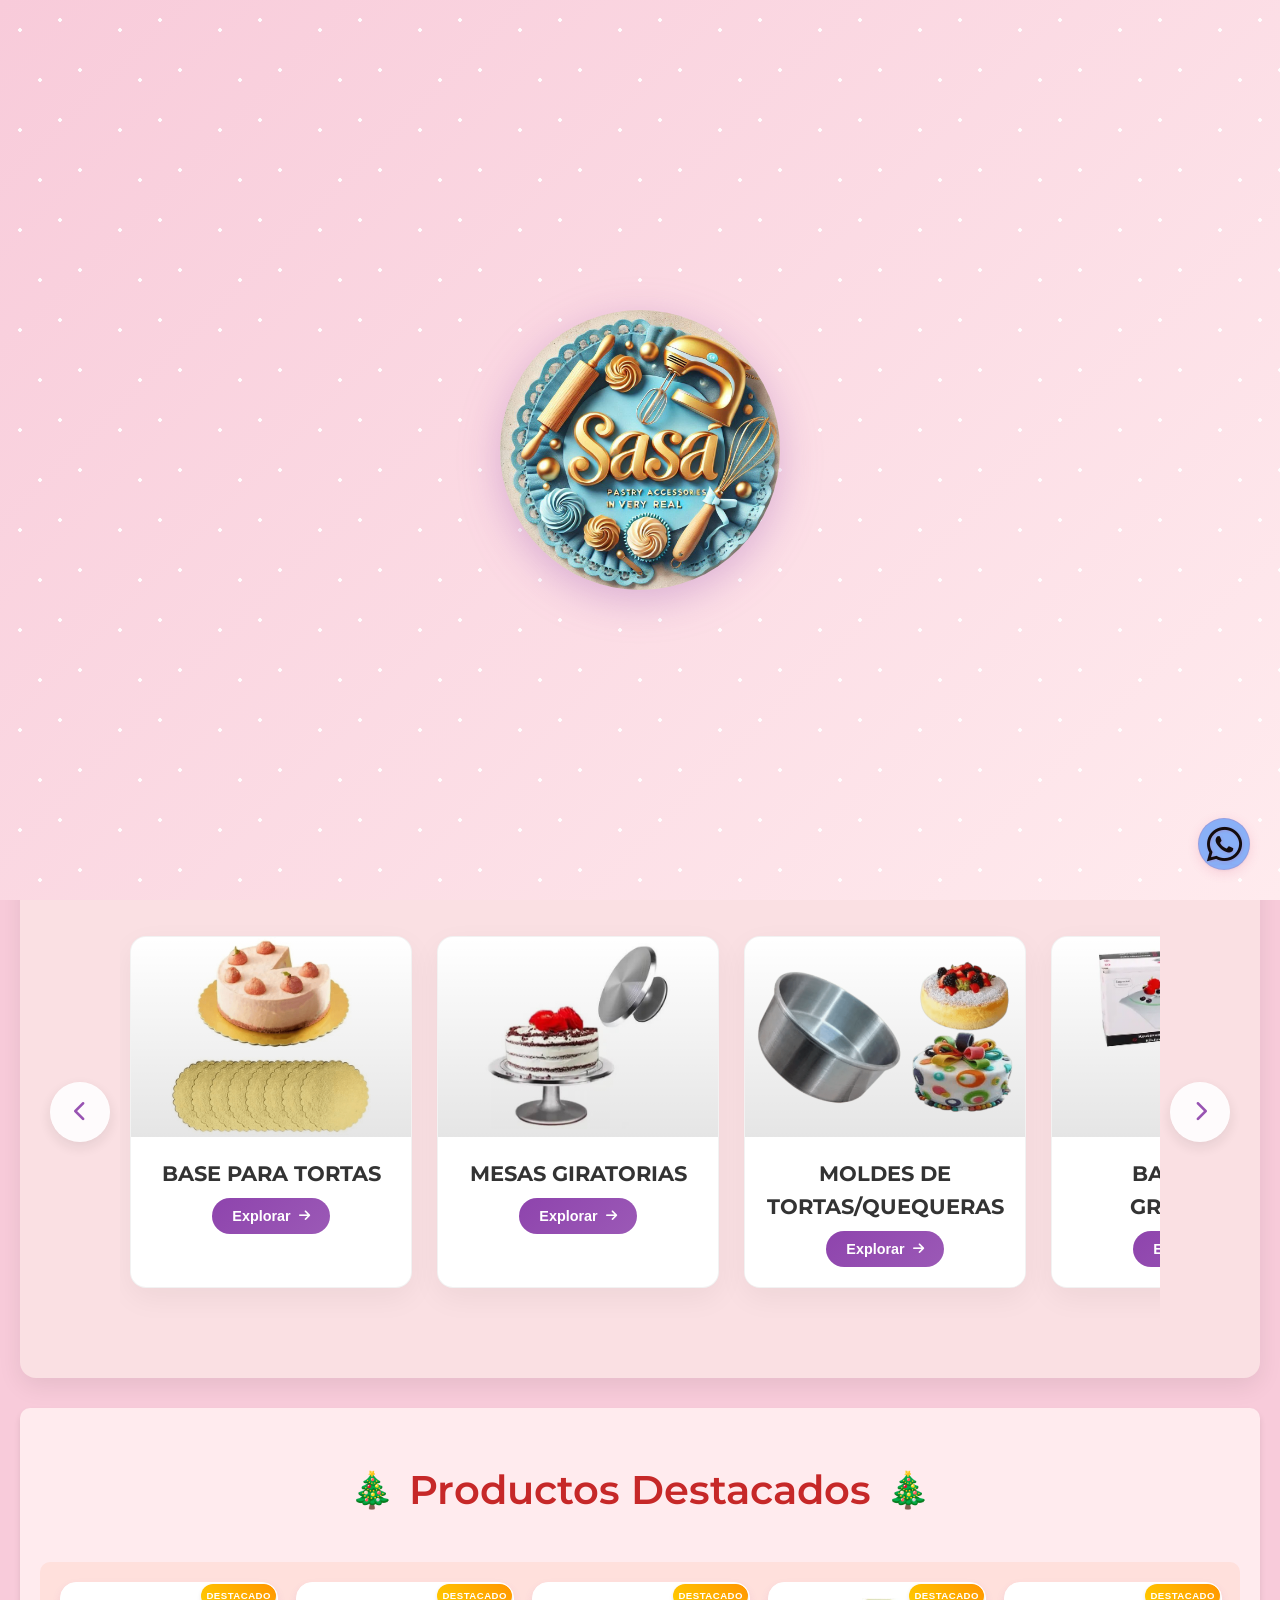
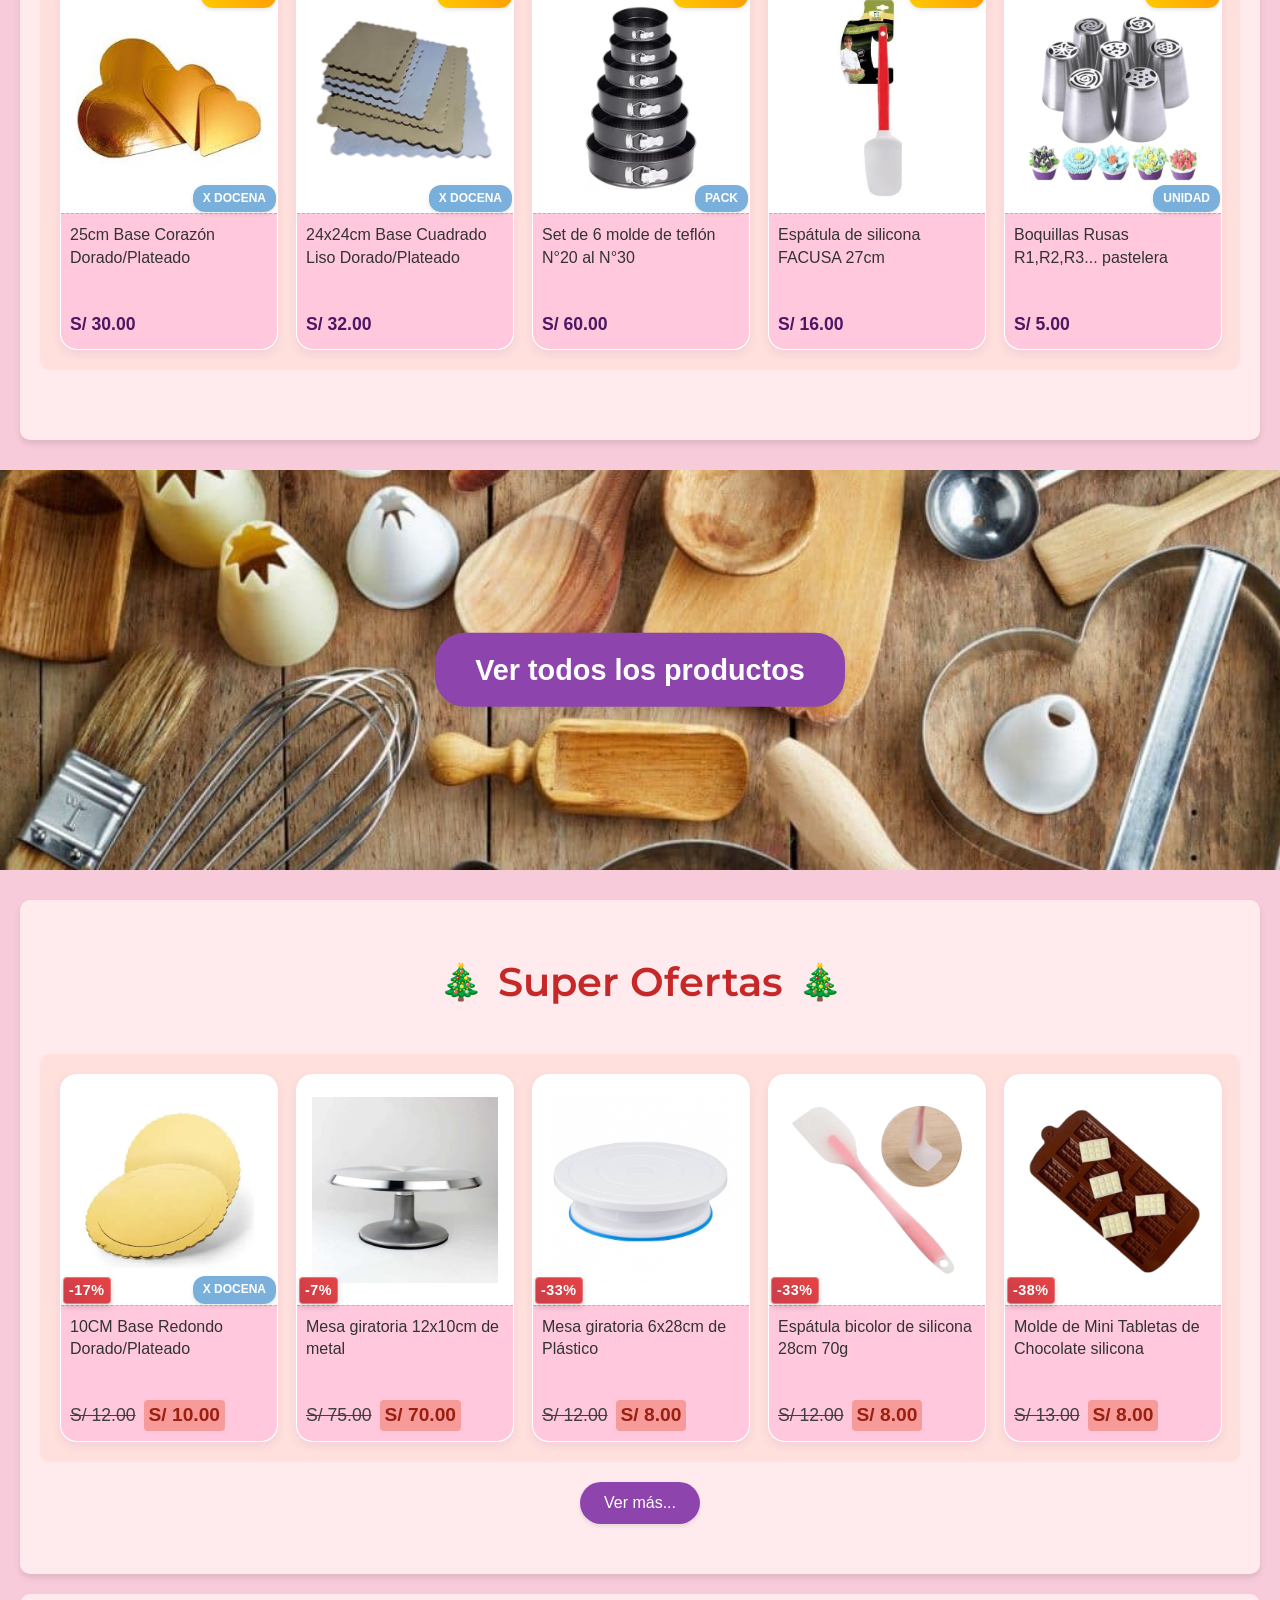
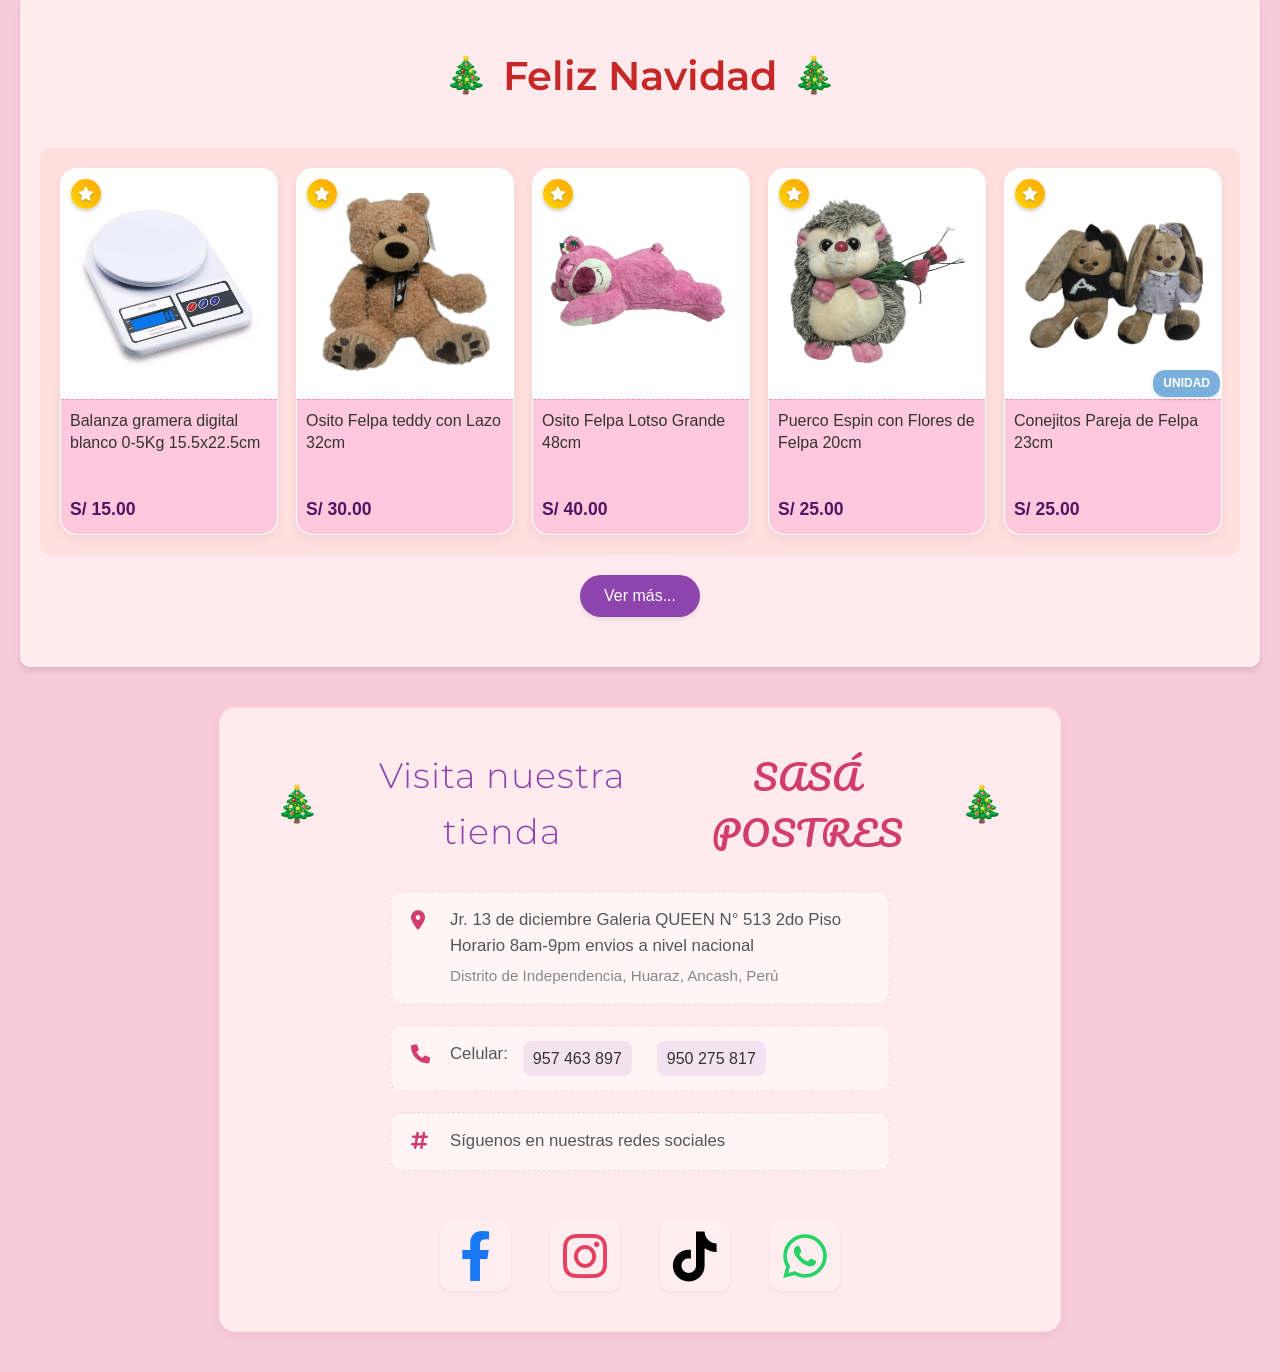
==== index.html @ 06fea5b4 "Agregar verificación Google Search Console" ====
<!DOCTYPE html>
<html lang="es">
<head>
  <meta charset="UTF-8">
  <meta name="google-site-verification" content="H6BS__uU0yrXPsQaBUVvrYFw1wXFpHlkPlAaXagjzT4" />
  <meta name="viewport" content="width=device-width, initial-scale=1.0">

  <title>SASA POSTRES - Tienda de Productos para Repostería y Utensilios a todo el Perú</title>
  
  <meta name="description" content="Tienda online SASÁ POSTRES (también SASA POSTRES): Venta de productos para repostería, moldes para tortas, bases giratorias, espátulas, boquillas, utensilios de cocina. Envíos a todo Perú las 24 horas. Marcas profesionales para repostería. Postres, dulces, decoración de tortas.">
  
  <meta name="keywords" content="
    sasá postres, sasa postres, sasapostres,
    SASÁ POSTRES, SASA POSTRES, Sasá Postres,
    tienda repostería, tienda repostería Perú,
    productos repostería Lima, comprar moldes tortas,
    bases para tortas giratorias, utensilios cocina,
    espátulas repostería, boquillas decoración,
    tienda online postres, repostería profesional,
    accesorios cocina, postres peruanos,
    dulces Perú, decoración tortas,
    envíos Perú, delivery repostería
  ">
  
  <meta name="author" content="SASÁ POSTRES">
  <meta name="copyright" content="SASÁ POSTRES">
  <meta name="robots" content="index, follow, max-image-preview:large">
  
  <meta property="og:title" content="SASÁ POSTRES | Tienda de Repostería Online">
  <meta property="og:description" content="Todo para repostería: moldes, bases, utensilios. Envíos a todo Perú las 24 horas ✓">
  <meta property="og:image" content="https://sasapostres.github.io/sasapostres/image/logo_sasa/logo_completo.jpg">
  <meta property="og:url" content="https://sasapostres.github.io/sasapostres/">
  <meta property="og:type" content="website">
  <meta property="og:locale" content="es_PE">
  <meta property="og:site_name" content="SASÁ POSTRES">
  
  <meta name="twitter:card" content="summary_large_image">
  <meta name="twitter:title" content="SASÁ POSTRES - Tienda Online de Repostería">
  <meta name="twitter:description" content="Productos profesionales para repostería en Perú">
  <meta name="twitter:image" content="https://sasapostres.github.io/sasapostres/image/logo_sasa/logo_completo.jpg">
  
  <meta name="geo.region" content="PE">
  <meta name="geo.placename" content="Lima">
  <meta name="geo.position" content="-12.046374;-77.042793">
  <meta name="ICBM" content="-12.046374, -77.042793">
  
  <link rel="icon" type="image/png" href="image/logo_sasa/fondo-sasa.png">

  <link rel="stylesheet" href="styles.css">
  <link rel="stylesheet" href="https://cdnjs.cloudflare.com/ajax/libs/font-awesome/6.0.0-beta3/css/all.min.css">
  <link href="https://fonts.googleapis.com/css2?family=Montserrat:wght@600&display=swap" rel="stylesheet">
  <link href="https://fonts.googleapis.com/css2?family=Pacifico&display=swap" rel="stylesheet">
</head>
<body>
<div class="pantalla-carga" id="pantallaCarga">
  <img src="image/logo_sasa/logo_completo.jpg" alt="Logo SASA Postres" class="logo-carga">
</div>

  <div class="barra-superior">
    <div class="contenedor-barra">
      <div class="mensaje-envios">
        <div class="texto-rotativo-container">
          <span class="texto-rotativo">
            <i class="fas fa-truck"></i> Envíos a todo el Perú las 24 hrs.
          </span>
          <span class="texto-rotativo">
            <i class="fas fa-map-marker-alt"></i> Envíos a Provincia (solo Agencia) las 24 hrs.
          </span>
          <span class="texto-rotativo">
            <i class="fas fa-store"></i> Recojo en la tienda Física las 24 hrs.
          </span>
        </div>
      </div>
      
      <div class="redes-sociales">
        <a href="https://www.facebook.com/p/Sas%C3%A1-Postres-100063645605016/" target="_blank" class="red-social" aria-label="Facebook"><i class="fab fa-facebook-f"></i></a>
        <a href="https://www.instagram.com/sasapostre/" target="_blank" class="red-social" aria-label="Instagram"><i class="fab fa-instagram"></i></a>
        <a href="https://wa.me/51957463897" target="_blank" class="red-social" aria-label="WhatsApp"><i class="fab fa-whatsapp"></i></a>
        <a href="https://www.tiktok.com/@sasapostres" target="_blank" class="red-social" aria-label="TikTok"><i class="fab fa-tiktok"></i></a>
      </div>
    </div>
  </div>

      <section class="buscar">
        <div class="contenedor-busqueda">
          <div class="logo-busqueda">
            <img src="image/logo_sasa/fondo-sasa.png" alt="Logo SASA Postres" class="logo-img">
          </div>
            <div class="boton-categorias" onclick="toggleMenuCategorias()">
              <i class="fas fa-bars"></i>
              <span>Categorías</span>
            </div>

          <div id="sidebar-categorias" class="sidebar-categorias oculto">
            <button class="cerrar-sidebar" onclick="cerrarMenuCategorias()">×</button>
            <div class="contenido-sidebar">
              
              <div class="menu-seccion">
                <h4 class="titulo-seccion-sidebar">
                  <i class="fas fa-folder-open"></i> Categorías
                </h4>
                <div id="menu-categorias" class="lista-categorias">
                </div>
              </div>
              
              <div class="menu-seccion">
                <h4 class="titulo-seccion-sidebar">
                  <i class="fas fa-star"></i> Secciones
                </h4>
                <div class="lista-secciones">
                  <div class="seccion-item" data-seccion="destacados">
                    <i class="fas fa-certificate"></i> Productos Destacados
                  </div>
                  <div class="seccion-item" data-seccion="ofertas">
                    <i class="fas fa-tag"></i> Super Ofertas
                  </div>
                  <div class="seccion-item" data-seccion="especiales">
                    <i class="fas fa-calendar-alt"></i> Feliz Navidad
                  </div>
                </div>
              </div>
            </div>
          </div>

            <div id="overlay-sidebar" class="overlay-sidebar oculto" onclick="cerrarMenuCategorias()"></div>

          <div class="grupo-busqueda">
            <input 
              type="text" 
              id="input-buscar" 
              placeholder="Buscar productos..." 
              autocomplete="off"
              aria-label="Buscar productos"
            >
            <button class="btn-buscar" id="btn-buscar">
              <i class="fas fa-search"></i>
            </button>
          </div>
          <div id="resultados-busqueda" class="resultados-busqueda"></div>
        </div>
      </section>
        
    <header class="seccion-encabezado">
      <div class="encabezado-carrusel">
        <div class="encabezado-slide" style="background-image: url('image/encabezado/encabezado1.jpg');">
          <div class="contenido-encabezado">
            <h1 class="nombre-tienda-curvo">SASÁ POSTRES</h1>
            <h2 class="titulo-imagen">Accesorios</h2>
          </div>
        </div>        
        
        <div class="encabezado-slide" style="background-image: url('image/encabezado/encabezado2.jpg');">
          <div class="contenido-encabezado">
            <h1 class="nombre-tienda-curvo">SASÁ POSTRES</h1>
            <h2 class="titulo-imagen">Indumentaria</h2>
          </div>
        </div>
        
        <div class="encabezado-slide" style="background-image: url('image/encabezado/encabezado3.jpg');">
          <div class="contenido-encabezado">
            <h1 class="nombre-tienda-curvo">SASÁ POSTRES</h1>
            <h2 class="titulo-imagen">Artículos de Repostería</h2>
          </div>
        </div>
      </div>

  <div style="position: absolute; width: 1px; height: 1px; padding: 0; margin: -1px; overflow: hidden; clip: rect(0,0,0,0); white-space: nowrap; border: 0;">
    <h3>SASA POSTRES - Tienda de Repostería</h3>
    <p>Sasá Postres, también conocida como SASA POSTRES, es la mejor tienda online de productos para repostería en Perú.</p>
    <p>Encuentra moldes para tortas, bases giratorias, espátulas, boquillas y todos los utensilios para repostería.</p>
  </div>
</div>

      <div class="encabezado-controles">
        <button class="encabezado-control" data-index="0"></button>
        <button class="encabezado-control" data-index="1"></button>
        <button class="encabezado-control" data-index="2"></button>
      </div>
    </header>

<section class="seccion-categorias" id="categorias">
  <div class="contenedor-titulo-categorias">
    <h2 class="titulo-seccion"><span>Nuestras Categorías</span></h2>
    <p class="subtitulo-seccion">Descubre la dulzura en cada categoría</p>
  </div>

  <div class="contenedor-carrusel">
    <div class="cinta-categorias">

      <div class="tarjeta-categoria" onclick="mostrarCatalogo('Base para Tortas')">
        <div class="contenedor-imagen-categoria">
          <img src="image/categorias/base_torta/base_torta_categoria.jpg" alt="Base para Tortas" loading="lazy">
          <div class="overlay-categoria"></div>
        </div>
        <div class="contenido-categoria">
          <div class="titulo-categoria">BASE PARA TORTAS</div>
          <button class="boton-explorar">Explorar <i class="fas fa-arrow-right"></i></button>
        </div>
      </div> 
      
      <div class="tarjeta-categoria" onclick="mostrarCatalogo('Mesas Giratorias')">
        <div class="contenedor-imagen-categoria">
          <img src="image/categorias/mesa_giratoria/mesa_giratoria.jpg" alt="Mesas Giratorias" loading="lazy">
          <div class="overlay-categoria"></div>
        </div>
        <div class="contenido-categoria">
          <div class="titulo-categoria">MESAS GIRATORIAS</div>
          <button class="boton-explorar">Explorar <i class="fas fa-arrow-right"></i></button>
        </div>
      </div> 
      
      <div class="tarjeta-categoria" onclick="mostrarCatalogo('Moldes de Tortas')">
        <div class="contenedor-imagen-categoria">
          <img src="image/categorias/molde_torta/molde_torta.jpg" alt="Moldes de Tortas" loading="lazy">
          <div class="overlay-categoria"></div>
        </div>
        <div class="contenido-categoria">
          <div class="titulo-categoria">MOLDES DE TORTAS/QUEQUERAS</div>
          <button class="boton-explorar">Explorar <i class="fas fa-arrow-right"></i></button>
        </div>
      </div>       

      <div class="tarjeta-categoria" onclick="mostrarCatalogo('Balanzas Grameras')">
        <div class="contenedor-imagen-categoria">
          <img src="image/categorias/balanza/balanza.jpg" alt="Balanzas Grameras" loading="lazy">
          <div class="overlay-categoria"></div>
        </div>
        <div class="contenido-categoria">
          <div class="titulo-categoria">BALANZAS GRAMERAS</div>
          <button class="boton-explorar">Explorar <i class="fas fa-arrow-right"></i></button>
        </div>
      </div>

      <div class="tarjeta-categoria" onclick="mostrarCatalogo('Espatulas')">
        <div class="contenedor-imagen-categoria">
          <img src="image/categorias/espatula/espatula.jpg" alt="Espatula" loading="lazy">
          <div class="overlay-categoria"></div>
        </div>
        <div class="contenido-categoria">
          <div class="titulo-categoria">ESPÁTULAS</div>
          <button class="boton-explorar">Explorar <i class="fas fa-arrow-right"></i></button>
        </div>
      </div>
      
      <div class="tarjeta-categoria" onclick="mostrarCatalogo('Raspas')">
        <div class="contenedor-imagen-categoria">
          <img src="image/categorias/raspa/raspa.jpg" alt="Raspas" loading="lazy">
          <div class="overlay-categoria"></div>
        </div>
        <div class="contenido-categoria">
          <div class="titulo-categoria">RASPAS</div>
          <button class="boton-explorar">Explorar <i class="fas fa-arrow-right"></i></button>
        </div>
      </div>
      
      <div class="tarjeta-categoria" onclick="mostrarCatalogo('Boquillas')">
        <div class="contenedor-imagen-categoria">
          <img src="image/categorias/boquilla/boquilla.jpg" alt="Boquillas" loading="lazy">
          <div class="overlay-categoria"></div>
        </div>
        <div class="contenido-categoria">
          <div class="titulo-categoria">BOQUILLAS</div>
          <button class="boton-explorar">Explorar <i class="fas fa-arrow-right"></i></button>
        </div>
      </div>
      
      <div class="tarjeta-categoria" onclick="mostrarCatalogo('Moldes de chocolate')">
        <div class="contenedor-imagen-categoria">
          <img src="image/categorias/molde_chocolate/molde_chocolate.jpg" alt="Moldes de chocolate" loading="lazy">
          <div class="overlay-categoria"></div>
        </div>
        <div class="contenido-categoria">
          <div class="titulo-categoria">MOLDES JABON O CHOCOLATE</div>
          <button class="boton-explorar">Explorar <i class="fas fa-arrow-right"></i></button>
        </div>
      </div>

      <div class="tarjeta-categoria" onclick="mostrarCatalogo('Moldes para fondant')">
        <div class="contenedor-imagen-categoria">
          <img src="image/categorias/molde_fondant/molde_fondant.jpg" alt="Moldes para fondant" loading="lazy">
          <div class="overlay-categoria"></div>
        </div>
        <div class="contenido-categoria">
          <div class="titulo-categoria">MOLDES PARA FONDANT</div>
          <button class="boton-explorar">Explorar <i class="fas fa-arrow-right"></i></button>
        </div>
      </div>
      
      <div class="tarjeta-categoria" onclick="mostrarCatalogo('San valentin')">
        <div class="contenedor-imagen-categoria">
          <img src="image/categorias/san_valentin/san_valentin.jpg" alt="San valentin" loading="lazy">
          <div class="overlay-categoria"></div>
        </div>
        <div class="contenido-categoria">
          <div class="titulo-categoria">SAN VALENTÍN</div>
          <button class="boton-explorar">Explorar <i class="fas fa-arrow-right"></i></button>
        </div>
      </div>
      
      <div class="tarjeta-categoria" onclick="mostrarCatalogo('Manualidades')">
        <div class="contenedor-imagen-categoria">
          <img src="image/categorias/manualidades/manualidades.jpg" alt="Manualidades" loading="lazy">
          <div class="overlay-categoria"></div>
        </div>
        <div class="contenido-categoria">
          <div class="titulo-categoria">MANUALIDADES Y MÁS</div>
          <button class="boton-explorar">Explorar <i class="fas fa-arrow-right"></i></button>
        </div>
      </div>
    </div>

    <button class="flecha-carrusel flecha-izquierda" aria-label="Categoría anterior">
      <i class="fas fa-chevron-left"></i>
    </button>
    <button class="flecha-carrusel flecha-derecha" aria-label="Categoría siguiente">
      <i class="fas fa-chevron-right"></i>
    </button>
    <div class="puntos-navegacion"></div>
  </div>
</section>


    <section class="seccion-destacados" id="destacados">
      <h2 class="titulo-seccion">Productos Destacados</h2>
      <div class="contenedor-destacados" id="contenedor-destacados">
      </div>
      <div class="contenedor-boton-vermas">
        <button id="boton-ver-mas" class="boton-ver-mas">Ver más...</button>
      </div>
    </section>

    <section class="seccion-catalogo-completo">
    <div class="carrusel-imagenes">
        <div class="imagen-carrusel activa" style="background-image: url('image/todos_productos/todos-productos2.jpg');" data-color="#FFB6C1"></div> <!-- Rosa bebé -->
        <div class="imagen-carrusel" style="background-image: url('image/todos_productos/todos-productos3.jpg');" data-color="#ADD8E6"></div> <!-- Celeste pastel -->
        <div class="imagen-carrusel" style="background-image: url('image/todos_productos/todos-productos4.jpg');" data-color="#D8BFD8"></div> <!-- Lila pastel -->
    </div>
    <div class="contenido-catalogo">
        <button class="boton-todos" onclick="window.location.href='todos-productos.html'">
            Ver todos los productos </button>
    </div>
    </section>

    <section class="seccion-ofertas" id="ofertas">
      <h2 class="titulo-seccion">Super Ofertas</h2>
      <div class="contenedor-ofertas" id="contenedor-ofertas">
      </div>
      <div class="contenedor-boton-vermas">
        <button id="boton-ver-mas-ofertas" class="boton-ver-mas">Ver más...</button>
      </div>
    </section>

    <section class="seccion-especiales" id="especiales">
      <h2 class="titulo-seccion">Feliz Navidad</h2>
      <div class="contenedor-especiales" id="contenedor-especiales">
      </div>
      <div class="contenedor-boton-vermas">
        <button id="boton-ver-mas-especiales" class="boton-ver-mas">Ver más...</button>
      </div>
    </section>

  <section class="seccion-contacto">
    <h2 class="titulo-seccion contacto-titulo">Visita nuestra tienda <span class="nombre-tienda">SASÁ POSTRES</span></h2>
    
      <div class="info-contacto">
          <div class="contacto-item">
              <i class="fas fa-map-marker-alt contacto-icono"></i>
              <p class="contacto-texto">Jr. 13 de diciembre Galeria QUEEN N° 513 2do Piso Horario 8am-9pm envios a nivel nacional<br>
              <span class="contacto-subtexto">Distrito de Independencia, Huaraz, Ancash, Perú</span></p>
          </div>
          
          <div class="contacto-item">
              <i class="fas fa-phone contacto-icono"></i>
              <p class="contacto-texto">Celular: 
                <div class="contacto-numeros">
                  <span class="contacto-destacado">957 463 897</span>
                  <span class="contacto-destacado">950 275 817</span>
                </div>
              </p>
          </div>
          
          <div class="contacto-item">
              <i class="fas fa-hashtag contacto-icono"></i>
              <p class="contacto-texto">Síguenos en nuestras redes sociales</p>
          </div>
      </div>

    <div class="redes-sociales-contacto">
    <a href="https://www.facebook.com/p/Sas%C3%A1-Postres-100063645605016/" 
       target="_blank" 
       class="icono-rs fb" 
       aria-label="Facebook de Sasá Postres">
       <i class="fab fa-facebook-f"></i>
    </a>
    
    <a href="https://www.instagram.com/sasapostre/" 
       target="_blank" 
       class="icono-rs ig" 
       aria-label="Instagram de Sasá Postres">
       <i class="fab fa-instagram"></i>
    </a>
    
    <a href="https://www.tiktok.com/@sasapostres" 
       target="_blank" 
       class="icono-rs tk" 
       aria-label="TikTok de Sasá Postres">
       <i class="fab fa-tiktok"></i>
    </a>
    
    <a href="https://wa.me/+51957463897" 
       target="_blank" 
       class="icono-rs wa" 
       aria-label="WhatsApp de Sasá Postres">
       <i class="fab fa-whatsapp"></i>
    </a>
    </div>
  </section>


    <script src="index.js"></script>

    <script>
      document.addEventListener('contextmenu', e => e.preventDefault());
document.addEventListener('keydown', e => {
  if (e.ctrlKey && e.key.toLowerCase() === 'u') e.preventDefault();
  if (e.key === 'F12') e.preventDefault();
});
    </script>
    <a href="https://wa.me/+51957463897" class="boton-flotante" target="_blank" aria-label="Pedidos por WhatsApp">
        <i class="fab fa-whatsapp"></i>
    </a>

<script src="carga.js"></script>


<div id="efecto-nieve" class="efecto-nieve"></div>

<script src="index.js"></script>

<script>
  document.addEventListener('contextmenu', e => e.preventDefault());
  document.addEventListener('keydown', e => {
    if (e.ctrlKey && e.key.toLowerCase() === 'u') e.preventDefault();
    if (e.key === 'F12') e.preventDefault();
  });
  
  function iniciarNieve() {
    const contenedorNieve = document.getElementById('efecto-nieve');
    const numeroCopos = 50;
    
    for (let i = 0; i < numeroCopos; i++) {
      crearCopo(contenedorNieve);
    }
  }
  
  function crearCopo(contenedor) {
    const copo = document.createElement('div');
    copo.innerHTML = '❄';
    copo.classList.add('copo-nieve');
    
    const posicionInicial = Math.random() * 100;
    const duracion = 10 + Math.random() * 20;
    const retraso = Math.random() * 15;
    const tamaño = 15 + Math.random() * 20;
    
    copo.style.left = `${posicionInicial}vw`;
    copo.style.fontSize = `${tamaño}px`;
    copo.style.animationDuration = `${duracion}s`;
    copo.style.animationDelay = `${retraso}s`;
    copo.style.opacity = `${0.3 + Math.random() * 0.7}`;
    
    contenedor.appendChild(copo);
    
    setTimeout(() => {
      copo.remove();
      crearCopo(contenedor);
    }, (duracion + retraso) * 1000);
  }
  
  document.addEventListener('DOMContentLoaded', iniciarNieve);
</script>

<script type="application/ld+json">
{
  "@context": "https://schema.org",
  "@type": "LocalBusiness",
  "name": "SASÁ POSTRES",
  "alternateName": ["SASA POSTRES", "Sasá Postres", "Sasapostres"],
  "description": "Tienda online de productos para repostería en Perú",
  "url": "https://sasapostres.github.io/sasapostres/",
  "telephone": "+51957463897",
  "address": {
    "@type": "PostalAddress",
    "streetAddress": "Jr. 13 de diciembre Galeria QUEEN N° 513 2do Piso",
    "addressLocality": "Independencia, Huaraz",
    "addressRegion": "Ancash",
    "addressCountry": "PE"
  },
  "openingHours": "Mo-Su 08:00-21:00",
  "image": "https://sasapostres.github.io/sasapostres/image/logo_sasa/logo_completo.jpg",
  "sameAs": [
    "https://www.facebook.com/p/Sas%C3%A1-Postres-100063645605016/",
    "https://www.instagram.com/sasapostre/",
    "https://www.tiktok.com/@sasapostres"
  ]
}
</script>
</body>

</html>
---- styles.css ----
body {
  font-family: 'Arial', sans-serif;
  margin: 0;
  padding: 0;
  background-color: #f8cbda;
  color: #333;
  line-height: 1.6;
}

html {
  scroll-behavior: smooth;
}


@media (max-width: 375px) {
  body {
    font-size: 14px;
  }
}


.barra-superior {
  background: linear-gradient(135deg, #9ae7ff 0%, #c4effa 100%);
  padding: 10px 0;
  font-size: 16px;
  width: 100%;
  box-shadow: 0 2px 10px rgba(0,0,0,0.1);
  border-bottom: 1px solid rgba(255,255,255,0.3);
  z-index: 999;
}

.contenedor-barra {
  max-width: 1200px;
  margin: 0 auto;
  display: flex;
  justify-content: space-between;
  align-items: center;
  padding: 0 20px;
}

.mensaje-envios {
  flex: 1;
  overflow: hidden;
  position: relative;
  height: 24px;
}

.texto-rotativo-container {
  position: absolute;
  width: 100%;
  left: 0;
  top: 0;
}

.texto-rotativo {
  position: absolute;
  white-space: nowrap;
  left: 0;
  top: 0;
  opacity: 0;
  transform: translateX(30px);
  animation: deslizarMensajes 12s infinite;
  font-weight: 500;
  color: #333;
}

.texto-rotativo:nth-child(1) { animation-delay: 0s; }
.texto-rotativo:nth-child(2) { animation-delay: 4s; }
.texto-rotativo:nth-child(3) { animation-delay: 8s; }

@keyframes deslizarMensajes {
  0% { opacity: 0; transform: translateX(30px); }
  10% { opacity: 1; transform: translateX(0); }
  30% { opacity: 1; transform: translateX(0); }
  40% { opacity: 0; transform: translateX(-30px); }
  100% { opacity: 0; transform: translateX(-30px); }
}

.redes-sociales {
  display: flex;
  gap: 20px;
  margin-left: 20px;
}

.red-social {
  color: #555;
  transition: all 0.3s ease;
  font-size: 20px;
  display: inline-block;
}

.red-social:hover {
  color: #941212;
  transform: scale(1.3);
  text-shadow: 0 0 8px rgba(207, 231, 100, 0.4);
}


@media (max-width: 720px) {
  .barra-superior {
    padding: 12px 0;
    font-size: 15px; 
  }
  .redes-sociales {
    gap: 10px;
    margin-left: 15px;
  }
}

@media (max-width: 480px) {
  .barra-superior {
    padding: 1px 0;
    font-size: 14px;
  }
  .contenedor-barra{
    flex-direction: column;
  }
  .mensaje-envios {
    width: 100%;
    height: 50px;
    margin-bottom: 20px; 
    text-align: center;
    overflow: visible; 
    z-index: 1; 
  }
  .red-social {
    font-size: 16px;
  }
}


.buscar {
  padding: 15px 0;
  background: #f8f9fa;
  box-shadow: 0 2px 4px rgba(0,0,0,0.05);
}

.contenedor-busqueda {
  max-width: 600px;
  margin: 0 auto;
  padding: 0 15px;
  position: relative;
  display: flex;
  align-items: center;
}

.grupo-busqueda {
  flex: 1;
  display: flex;
  border-radius: 30px;
  overflow: hidden;
  box-shadow: 0 2px 8px rgba(0,0,0,0.1);
  transition: all 0.3s ease;
}

.grupo-busqueda:focus-within {
  box-shadow: 0 2px 12px rgba(142, 68, 173, 0.3);
}

#input-buscar {
  flex: 1;
  padding: 12px 20px;
  border: none;
  font-size: 16px;
  color: #000000;
  background: #f8dcdf;
}

#input-buscar:focus {
  outline: none;
}

.btn-buscar {
  background: #8e44ad;
  color: white;
  border: none;
  padding: 0 20px;
  cursor: pointer;
  transition: background 0.3s ease;
}

.btn-buscar:hover {
  background: #732d91;
}

.logo-busqueda {
  display: flex;
  align-items: center;
  justify-content: center;
  margin-right: 16px;
  width: 44px;
  height: 44px;
  border-radius: 50%;
  background: #f5f5f5;
}

.logo-img {
  height: 60px;
  width: 60px;
  border-radius: 50%;
  object-fit: cover;
  border: 3px solid #fff;
  box-shadow: 0 2px 4px rgba(0, 0, 0, 0.1);
}

.resultados-busqueda {
  position: absolute;
  top: 100%;
  left: 0;
  width: 100%;
  background: white;
  border: 1px solid #ddd;
  border-top: none;
  border-radius: 0 0 10px 10px;
  z-index: 1000;
  max-height: 400px;
  overflow-y: auto;
  display: none;
  box-shadow: 0 4px 12px rgba(0, 0, 0, 0.15);
}

.resultado-item {
  padding: 10px 15px;
  border-bottom: 1px solid #f0f0f0;
  cursor: pointer;
  transition: all 0.2s;
}

.resultado-item:hover {
  background: #f9f0ff;
}

.resultado-item img {
  width: 50px;
  height: 50px;
  object-fit: contain;
  border-radius: 4px;
  border: 1px solid #eee;
}

@media (max-width: 480px) {
  .resultado-item {
    padding: 8px 12px;
  }
  
  .resultado-item img {
    width: 40px;
    height: 40px;
  }
}

@media (max-width: 768px) {
  .contenedor-busqueda {
    max-width: 90%;
  }
  #input-buscar {
    padding: 10px 5px;
  }
}

@media (max-width: 480px) {
  .contenedor-busqueda {
    display: flex;
    flex-direction: row;
    align-items: center;
    gap: 5px;
    padding: 0 10px;
  }

  .logo-img {
    width: 50px;
    height: 50px;
    border: 2px solid #fff;
  }

  .logo-busqueda {
    margin-right: 0;
    width: 40px;
    height: 40px;
  }

  .grupo-busqueda {
    flex: 1;
  }

  #input-buscar {
    padding: 10px 7px;
    font-size: 14px;
  }

  .btn-buscar {
    padding: 0 15px;
  }  
}

.boton-categorias {
  display: flex;
  align-items: center;
  gap: 8px;
  padding: 8px 16px;
  background: rgb(248, 242, 242);
  border: 2px solid #fdc8c8;
  border-radius: 30px;
  font-weight: bold;
  font-size: 1rem;
  cursor: pointer;
  transition: all 0.3s ease;
  margin-right: 15px;
}

.boton-categorias i {
  font-size: 1.1rem;
}

.boton-categorias:hover {
  background-color: #f0f0f0;
  transform: translateY(-2px);
}

@media (max-width: 480px) {
  .boton-categorias {
    padding: 5px 8px;
    margin-right: 3px;
    margin-left: 10px;
    font-size: 0;
  }

  .boton-categorias i {
    font-size: 1rem;
    margin-right: 0;
  }

  .boton-categorias span {
    display: none; 
  }
}

.sidebar-categorias {
  position: fixed;
  top: 0;
  left: 0;
  width: 300px;
  height: 100%;
  background: #ffe6ee;
  box-shadow: 5px 0 15px rgba(0, 0, 0, 0.1);
  z-index: 1001;
  transform: translateX(-100%);
  transition: transform 0.3s cubic-bezier(0.4, 0, 0.2, 1);
  border-right: 1px solid #ffd6e0;
}

.sidebar-categorias.visible {
  transform: translateX(0);
}

.cabecera-sidebar {
  font-size: 1rem;
  color: #8e44ad;
  margin: 15px 0 10px 0;
  padding-bottom: 8px;
  border-bottom: 1px solid rgba(142, 68, 173, 0.2);
  display: flex;
  align-items: center;
  gap: 10px;
}

.cabecera-sidebar h3 {
  margin: 0;
  font-size: 1.3rem;
  font-weight: 600;
}

.contenido-sidebar {
  padding: 20px;
  height: 100%;
  overflow-y: auto;
  overscroll-behavior: contain; 
}

.cerrar-sidebar {
  position: fixed;
  top: 20px;
  left: 320px; 
  background: #8e44ad;
  color: white;
  border: none;
  width: 40px;
  height: 40px;
  border-radius: 50%;
  font-size: 1.5rem;
  cursor: pointer;
  z-index: 1002;
  display: flex;
  align-items: center;
  justify-content: center;
  box-shadow: 0 2px 10px rgba(0,0,0,0.2);
  transition: all 0.3s ease;
}

.cerrar-sidebar:hover {
  background: #732d91;
  transform: scale(1.1);
}

@media (max-width: 480px) {
  .cerrar-sidebar {
    left: calc(85% - 20px); 
    top: 15px;
    width: 35px;
    height: 35px;
  }
    .sidebar-categorias {
    width: 85%;
    max-width: 200px; 
  }
}

.lista-categorias {
  padding: 15px 0;
}

.categoria-item {
  padding: 15px 25px;
  display: flex;
  align-items: center;
  transition: all 0.3s ease;
  border-left: 4px solid transparent;
  position: relative;
  overflow: hidden;
}

.categoria-item::before {
  content: '';
  position: absolute;
  top: 0;
  left: -100%;
  width: 100%;
  height: 100%;
  background: linear-gradient(90deg, rgba(142, 68, 173, 0.1), rgba(142, 68, 173, 0.05));
  transition: left 0.3s ease;
}

.categoria-item:hover {
  background: rgba(142, 68, 173, 0.05);
  border-left-color: #8e44ad;
}

.categoria-item:hover::before {
  left: 100%;
}

.categoria-item i {
  margin-right: 15px;
  color: #8e44ad;
  font-size: 1.1rem;
  min-width: 20px;
  text-align: center;
}

.categoria-nombre {
  flex: 1;
  font-size: 1rem;
  color: #333;
  font-weight: 500;
}

#menu-categorias ul {
  list-style: none;
  padding: 0;
  margin: 0;
}

#menu-categorias li {
  padding: 15px 20px;
  border-bottom: 1px solid #eee;
  cursor: pointer;
  font-size: 1rem;
  transition: all 0.2s;
  display: flex;
  align-items: center;
  gap: 12px;
}

#menu-categorias li i {
  width: 20px;
  text-align: center;
  color: #8e44ad;
}

#menu-categorias li:hover {
  background-color: #f9f0ff;
  padding-left: 25px;
  color: #8e44ad;
}

.menu-header {
  display: flex;
  align-items: center;
  padding: 15px 20px;
  border-bottom: 1px solid #eee;
  background: #f5f5f5;
  margin-bottom: 10px;
}

.menu-header h3 {
  margin: 0;
  flex: 1;
  text-align: center;
  color: #8e44ad;
}

.overlay-sidebar {
  position: fixed;
  top: 0;
  left: 0;
  width: 100vw;
  height: 100vh;
  background: rgba(0, 0, 0, 0.5);
  backdrop-filter: blur(5px);
  z-index: 1000;
  opacity: 0;
  pointer-events: none;
  transition: opacity 0.3s ease;
}

.overlay-sidebar.visible {
  opacity: 1;
  pointer-events: all;
}

.oculto {
  display: none !important;
}

@media (max-width: 480px) {
  .sidebar-categorias {
    width: 85%;
  }
  
  .categoria-item {
    padding: 12px 20px;
  }
}


.seccion-encabezado {
  position: relative;
  width: 100%;
  height: 500px;
  overflow: hidden;
  margin: 0;
  transition: transform 0.3s ease;
}

.encabezado-carrusel {
  position: absolute;
  width: 300%;
  height: 100%;
  display: flex;
  transition: transform 0.8s cubic-bezier(0.65, 0, 0.35, 1);
}

.encabezado-slide {
  width: 33.3333%;
  height: 100%;
  background-size: cover;
  background-position: center;
  position: relative;
  display: flex;
  align-items: center;
  justify-content: center;
}

.encabezado-slide::before {
  content: '';
  position: absolute;
  top: 0;
  left: 0;
  width: 100%;
  height: 100%;
  background-color: rgba(0, 0, 0, 0.3);
  z-index: 1;
}

.contenido-encabezado {
  text-align: center;
  z-index: 10;
  padding: 90px;
  background: rgba(142, 68, 173, 0.8);
  border-radius: 50%;
  width: 300px;
  height: 300px;
  display: flex;
  flex-direction: column;
  justify-content: center;
  align-items: center;
  box-shadow: 0 4px 20px rgba(0, 0, 0, 0.3);
  transition: all 0.5s ease;
}

.nombre-tienda-curvo {
  font-family: 'Pacifico', cursive;
  font-size: 5rem;
  color: white;
  text-shadow: 2px 2px 6px rgba(0, 0, 0, 0.8);
  margin: 0 0 10px 0;
  transform: rotate(-3deg);
  line-height: 1;
}

.titulo-imagen {
  font-family: 'Montserrat', sans-serif;
  font-weight: 700;
  font-size: 2.5rem;
  color: white;
  text-shadow: 2px 2px 4px rgba(0, 0, 0, 0.8);
  margin: 0;
}

.encabezado-controles {
  position: absolute;
  bottom: 30px;
  left: 50%;
  transform: translateX(-50%);
  display: flex;
  gap: 15px;
  z-index: 20;
}

.encabezado-control {
  width: 14px;
  height: 14px;
  border-radius: 50%;
  border: 2px solid white;
  background-color: transparent;
  cursor: pointer;
  transition: all 0.3s;
}

.encabezado-control.activo {
  background-color: white;
}

@media (max-width: 1024px) {
  .contenido-encabezado {
    width: 250px;
    height: 250px;
    padding: 60px;
  }
  .nombre-tienda-curvo {
    font-size: 4rem;
  }
  .titulo-imagen {
    font-size: 2rem;
  }
}

@media (max-width: 768px) {
  .seccion-encabezado {
    height: 400px;
  }
  .contenido-encabezado {
    width: 200px;
    height: 200px;
    padding: 40px;
  }
  .nombre-tienda-curvo {
    font-size: 3rem;
  }
}

@media (max-width: 480px) {
  .seccion-encabezado {
    height: 300px;
  }
  .contenido-encabezado {
    width: 150px;
    height: 150px;
    padding: 20px;
  }
  .nombre-tienda-curvo {
    font-size: 2rem;
  }
  .titulo-imagen {
    font-size: 1.2rem;
  }
}

.titulo-seccion {
  font-family: 'Montserrat', sans-serif;
  font-size: 2.5rem;
  font-weight: 600;
  color: #c62828;
  text-align: center;
  margin: 0 auto 40px;
  display: flex;
  justify-content: center;
  align-items: center;
  width: 100%;
  padding: 0 20px;
  box-sizing: border-box;
  position: relative;
}

.titulo-seccion::before,
.titulo-seccion::after {
  content: '🎄';
  color: #2e7d32;
  font-size: 2.2rem;
  margin: 0 15px;
  animation: arbolDecorado 5s infinite linear;
  flex-shrink: 0;
  position: relative;
  display: inline-block;
}

.titulo-seccion::before::before,
.titulo-seccion::after::before {
  content: '🔴🟡🔵';
  position: absolute;
  top: 0;
  left: 0;
  width: 100%;
  height: 100%;
  font-size: 0.5rem;
  animation: girarDecoraciones 3s infinite linear;
  opacity: 0.8;
}

@keyframes arbolDecorado {
  0% { 
    transform: scale(1) rotateY(0deg);
    filter: hue-rotate(0deg);
  }
  50% { 
    transform: scale(1.1) rotateY(180deg);
    filter: hue-rotate(180deg);
  }
  100% { 
    transform: scale(1) rotateY(360deg);
    filter: hue-rotate(360deg);
  }
}

@keyframes girarDecoraciones {
  0% { transform: rotate(0deg); }
  100% { transform: rotate(360deg); }
}

.seccion-categorias {
  position: relative;
  padding: 60px 20px;
  background-color: #fae0e3; 
  margin: 30px auto;
  max-width: 1200px;
  border-radius: 16px;
  box-shadow: 0 8px 24px rgba(0, 0, 0, 0.08);
}

.contenedor-titulo-categorias {
  text-align: center;
  margin-bottom: 50px;
  padding: 0 0px;
}

.subtitulo-seccion {
  font-size: 1.3rem;
  color: #830f0faf;
  margin-top: 15px;
  font-weight: 400;
  letter-spacing: 0.5px;
}

.contenedor-carrusel {
  position: relative;
  max-width: 1300px;
  margin: 0 auto;
  padding: 0 80px;
}

.cinta-categorias {
  display: flex;
  gap: 25px;
  padding: 30px 10px;
  scroll-behavior: smooth;
  overflow-x: auto;
  scroll-snap-type: x mandatory;
  scrollbar-width: none;
  -ms-overflow-style: none;
}

.cinta-categorias::-webkit-scrollbar {
  display: none;
}

.tarjeta-categoria {
  flex: 0 0 auto;
  width: 280px;
  scroll-snap-align: center;
  background: white;
  border-radius: 16px;
  overflow: hidden;
  cursor: pointer;
  transition: all 0.4s cubic-bezier(0.16, 0.81, 0.32, 1);
  box-shadow: 0 10px 30px rgba(0, 0, 0, 0.05);
  position: relative;
  border: 1px solid rgba(0, 0, 0, 0.05);
}

.contenedor-imagen-categoria {
  position: relative;
  width: 100%;
  height: 200px;
  overflow: hidden;
}

.contenedor-imagen-categoria img {
  width: 100%;
  height: 100%;
  object-fit: contain;
  transition: transform 0.5s ease;
}

.overlay-categoria {
  position: absolute;
  top: 0;
  left: 0;
  width: 100%;
  height: 100%;
  background: linear-gradient(to bottom, rgba(0,0,0,0) 0%, rgba(0,0,0,0.1) 100%);
}

.contenido-categoria {
  padding: 20px;
  text-align: center;
  background: #fff;
}

.titulo-categoria {
  font-size: 1.3rem;
  font-weight: 700;
  color: #333;
  margin-bottom: 8px;
  font-family: 'Montserrat', sans-serif;
}

.boton-explorar {
  background: linear-gradient(135deg, #8e44ad 0%, #9b59b6 100%);
  color: white;
  border: none;
  padding: 10px 20px;
  border-radius: 30px;
  font-size: 0.9rem;
  font-weight: 600;
  cursor: pointer;
  transition: all 0.3s ease;
  display: inline-flex;
  align-items: center;
  gap: 8px;
}

.boton-explorar i {
  font-size: 0.8rem;
  transition: transform 0.3s ease;
}

.tarjeta-categoria:hover {
  transform: translateY(-10px);
  box-shadow: 0 15px 40px rgba(142, 68, 173, 0.15);
}

.tarjeta-categoria:hover .contenedor-imagen-categoria img {
  transform: scale(1.1);
}

.tarjeta-categoria:hover .boton-explorar {
  background: linear-gradient(135deg, #7d3c98 0%, #8e44ad 100%);
}

.tarjeta-categoria:hover .boton-explorar i {
  transform: translateX(3px);
}

.flecha-carrusel {
  position: absolute;
  top: 50%;
  transform: translateY(-50%);
  width: 60px;
  height: 60px;
  background: white;
  border: none;
  border-radius: 50%;
  box-shadow: 0 5px 15px rgba(0, 0, 0, 0.1);
  cursor: pointer;
  z-index: 10;
  display: flex;
  align-items: center;
  justify-content: center;
  font-size: 1.3rem;
  color: #8e44ad;
  transition: all 0.3s ease;
  opacity: 0.9;
}

.flecha-carrusel:hover {
  background: #8e44ad;
  color: white;
  transform: translateY(-50%) scale(1.1);
  opacity: 1;
  box-shadow: 0 8px 20px rgba(142, 68, 173, 0.3);
}

.flecha-izquierda {
  left: 10px;
}

.flecha-derecha {
  right: 10px;
}

.tarjeta-categoria.active {
  transform: scale(1.05);
  box-shadow: 0 12px 25px rgba(142, 68, 173, 0.2);
  z-index: 2;
}

.indicadores-carrusel {
  display: flex;
  justify-content: center;
  gap: 10px;
  margin-top: 30px;
}

.indicador {
  width: 10px;
  height: 10px;
  border-radius: 50%;
  background: #ddd;
  cursor: pointer;
  transition: all 0.3s ease;
}

.indicador.activo {
  background: #8e44ad;
  transform: scale(1.3);
}

@media (max-width: 1200px) {
  .contenedor-carrusel {
    padding: 0 60px;
  }
  
  .tarjeta-categoria {
    width: 240px;
  }
}

@media (max-width: 992px) {
  .seccion-categorias {
    padding: 60px 15px;
  }
  
  .contenedor-carrusel {
    padding: 0 50px;
  }
  
  .tarjeta-categoria {
    width: 220px;
  }
  
  .contenedor-imagen-categoria {
    height: 180px;
  }
}

@media (max-width: 768px) {
  .contenedor-carrusel {
    padding: 0 40px;
  }
  
  .tarjeta-categoria {
    width: 200px;
  }
  
  .titulo-categoria {
    font-size: 1.1rem;
  }
  
  .flecha-carrusel {
    width: 50px;
    height: 50px;
    font-size: 1.1rem;
  }
}

@media (max-width: 576px) {
  .seccion-categorias {
    padding: 10px 10px;
  }
  
  .contenedor-carrusel {
    padding: 0 30px;
  }
  
  .cinta-categorias {
    gap: 15px;
    padding: 20px 5px;
  }
  
  .tarjeta-categoria {
    width: 180px;
    min-width: 180px;
  }
  
  .contenedor-imagen-categoria {
    height: 150px;
  }
  
  .contenido-categoria {
    padding: 15px;
  }
  
  .flecha-carrusel {
    width: 40px;
    height: 40px;
    font-size: 1rem;
  }
}

@media (max-width: 480px) {
  .contenedor-titulo-categorias {
    margin-bottom: 30px;
  }
  
  .titulo-seccion {
    font-size: 1.8rem;
  }
  
  .subtitulo-seccion {
    font-size: 1rem;
  }
  
  .tarjeta-categoria {
    width: 160px;
    min-width: 160px;
  }
  
  .contenedor-imagen-categoria {
    height: 130px;
  }
  
  .boton-explorar {
    padding: 8px 15px;
    font-size: 0.8rem;
  }
}

.puntos-navegacion {
  display: none; 
  justify-content: center;
  gap: 10px;
  margin-top: 20px;
  padding: 10px 0;
}

.punto-navegacion {
  width: 10px;
  height: 10px;
  border-radius: 50%;
  background: rgba(142, 68, 173, 0.3);
  cursor: pointer;
  transition: all 0.3s ease;
}

.punto-navegacion.activo {
  background: #8e44ad;
  transform: scale(1.3);
}

@media (max-width: 480px) {
  .flecha-carrusel {
    display: none !important; 
  }
  
  .puntos-navegacion {
    display: flex; 
  }
  
  .cinta-categorias {
    scroll-snap-type: x mandatory;
    scroll-padding: 0 20px;
  }
  
  .tarjeta-categoria {
    scroll-snap-align: center;
  }
}

.contenedor-boton-vermas {
  text-align: center;
  margin-top: 20px;
}

.boton-ver-mas {
  background-color: #8e44ad;
  color: white;
  border: none;
  padding: 12px 24px;
  border-radius: 30px;
  font-size: 1em;
  cursor: pointer;
  transition: all 0.3s ease;
  box-shadow: 0 2px 4px rgba(0, 0, 0, 0.1);
}

.boton-ver-mas:hover {
  background-color: #732d91;
  transform: translateY(-2px);
  box-shadow: 0 4px 8px rgba(0, 0, 0, 0.2);
}

@media (max-width: 480px) {
  .boton-ver-mas {
    padding: 10px 20px;
    font-size: 0.9em;
  }
}

.seccion-destacados {
  padding: 50px 20px;
  background-color: #ffebee;
  margin: 20px auto;
  max-width: 1200px;
  border-radius: 10px;
  box-shadow: 0 4px 6px rgba(0, 0, 0, 0.1);
}

.seccion-productos,
.contenedor-destacados,
.contenedor-ofertas,
.contenedor-especiales,
.resultados-grid {
  display: grid;
  grid-template-columns: repeat(auto-fill, minmax(200px, 1fr));
  gap: 20px;
  background: #ffe0dc !important;
  padding: 20px;
  border-radius: 10px;
  margin: 20px auto;
  max-width: 1200px;
}

.badge-destacado {
  position: absolute;
  top: 1px;
  right: 1px;
  background: linear-gradient(45deg, #ffcc00, #ff9500);
  color: white;
  padding: 4px 5px;
  border-radius: 20px;
  font-size: 0.6rem;
  font-weight: 600;
  text-transform: uppercase;
  letter-spacing: 0.5px;
  z-index: 10;
  box-shadow: 0 2px 4px rgba(0, 0, 0, 0.1);
}

@media (max-width: 992px) {
  .seccion-productos,
  .contenedor-destacados,
  .contenedor-ofertas,
  .contenedor-especiales,
  .resultados-grid {
    grid-template-columns: repeat(auto-fill, minmax(180px, 1fr));
  }
}

@media (max-width: 768px) {
    .contenedor-destacados {
    grid-template-columns: repeat(auto-fill, minmax(160px, 1fr));
  }

  .badge-destacado {
    font-size: 0.55rem; 
    padding: 3px 8px; 
    top: 1px;
    right: 1px;
  }
}

@media (max-width: 480px) {
    .contenedor-destacados {
    grid-template-columns: repeat(2, 1fr);
    padding: 0;
    gap: 10px;
  }

  .badge-destacado {
    font-size: 0.5rem; 
    padding: 2px 6px; 
    top: 2px;
    right: 1px;
    letter-spacing: 0.3px; 
  }
}

@media (max-width: 375px) {
  .badge-destacado {
    font-size: 0.6rem; 
    padding: 1px 4px; 
    border-radius: 15px; 
  }
}

.producto-destacado,
.tarjeta-producto,
.producto-resultado {
  width: 100%;
  min-height: 330px; 
  border: 1px solid #ffffff; 
  background: white;
  border-radius: 16px;
  overflow: hidden;
  transition: all 0.3s cubic-bezier(0.25, 0.8, 0.25, 1);
  box-shadow: 0 4px 8px rgba(142, 68, 173, 0.1);
  position: relative;
  display: flex;
  flex-direction: column;
}

.producto-destacado:hover,
.tarjeta-producto:hover,
.producto-resultado:hover {
  transform: translateY(-5px);
  box-shadow: 0 12px 24px rgba(142, 68, 173, 0.2);
}

.producto-destacado img,
.tarjeta-producto img,
.producto-resultado img {
  width: 100% center;
  height: 200px;
  object-fit: contain;
  padding: 15px;
  background: white; 
  transition: transform 0.5s ease;
  position: relative; 
}

.producto-destacado:hover img,
.tarjeta-producto:hover img,
.producto-resultado:hover img {
  transform: scale(1.05);
}

.info-producto,
.info-resultado {
  min-height: 100px !important;
  border-top: 1px dashed #ff8fab; 
  padding: 10px 9px !important;
  background: #ffc8dc; 
  flex-grow: 1;
  gap: 5px !important;
  display: flex;
  flex-direction: column;
  border-radius: 0 0 16px 16px; 
}

.nombre-producto,
.info-resultado h3 {
  font-size: 1rem;
  font-weight: normal;
  color: #333;
  margin: 0 0 10px 0;
  line-height: 1.4;
  display: -webkit-box;
  -webkit-line-clamp: 3;
  -webkit-box-orient: vertical;
  overflow: hidden;
  text-overflow: ellipsis;
  min-height: calc(1.4em * 3); 
}

.precio-producto,
.precio-resultado {
  font-size: 1.1rem;
  font-weight: 780;
  color: #4d1764;
  margin: 1px 0 1px 0;
}

.producto-destacado::before,
.tarjeta-producto::before,
.producto-resultado::before {
  content: '';
  position: absolute;
  top: 0;
  right: 0;
  width: 40px;
  height: 40px;
  background: linear-gradient(135deg, rgba(142, 68, 173, 0.1) 0%, transparent 50%);
  border-radius: 0 16px 0 0;
}


  
@media (max-width: 768px) {
  .producto-destacado,
  .tarjeta-producto,
  .producto-resultado {
    min-height: 200px;  
  }

  .nombre-producto,
  .info-resultado h3 {
    font-size: 1rem;
  }

  .producto-destacado img,
  .tarjeta-producto img,
  .producto-resultado img {
    height: 190px;
  }
  
  .info-producto,
  .info-resultado {
    min-height: 110px;
  }
}



@media (max-width: 480px) {
  .precio-producto,
  .precio-resultado {
    font-size: 0.95em;
  }

  .nombre-producto,
  .info-resultado h3 {
    font-size: 0.85rem;
  }

  .producto-destacado,
  .tarjeta-producto,
  .producto-resultado {
    min-height: 200px;
  }

  .producto-destacado img,
  .tarjeta-producto img,
  .producto-resultado img {
    height: 130px;
  }
  
  .info-producto,
  .info-resultado {
    min-height: 100px;
  }
}


.seccion-catalogo-completo {
  position: relative;
  width: 100%;
  height: 400px;
  margin: 30px 0;
  overflow: hidden;
}

.carrusel-imagenes {
  position: absolute;
  width: 100%;
  height: 100%;
}

.imagen-carrusel {
  position: absolute;
  width: 100%;
  height: 100%;
  background-size: cover;
  background-position: center;
  opacity: 0;
  transition: opacity 0.8s ease-in-out;
}

.imagen-carrusel.activa {
  opacity: 1;
}

.seccion-catalogo-completo::before {
  content: '';
  position: absolute;
  top: 0;
  left: 0;
  width: 100%;
  height: 100%;
  background-color: rgba(0, 0, 0, 0.3);
}

.contenido-catalogo {
  position: absolute;
  top: 50%;
  left: 50%;
  transform: translate(-50%, -50%);
  z-index: 10;
  text-align: center;
  width: 100%;
}

.boton-todos {
  background-color: #8e44ad;
  color: white;
  border: none;
  padding: 20px 40px;
  border-radius: 30px;
  font-size: 1.8em;
  font-weight: bold;
  cursor: pointer;
  transition: all 0.3s ease;
  display: inline-block;
  min-width: 220px;
  text-align: center;
  white-space: nowrap;
  line-height: 1.2;
  margin: 0 auto;
  box-shadow: 0 4px 6px rgba(0, 0, 0, 0.1);
}

.boton-todos:hover {
  background-color: #732d91;
  transform: translateY(-3px);
}

@media (max-width: 768px) {
  .seccion-catalogo-completo {
    height: 350px;
  }
  .boton-todos {
    font-size: 1.5em;
    padding: 15px 30px;
  }
}

@media (max-width: 480px) {
  .seccion-catalogo-completo {
    height: 300px;
  }
  .boton-todos {
    font-size: 1.2em;
    padding: 12px 24px;
    min-width: 180px;
  }
}

.seccion-ofertas {
  padding: 50px 20px;
  background-color: #ffebee;
  margin: 20px auto;
  max-width: 1200px;
  border-radius: 10px;
  box-shadow: 0 4px 6px rgba(0, 0, 0, 0.1);
}

.precio-original {
  text-decoration: line-through;
  color: #413f3f;
  font-size: 1.1rem;
  position: relative;
}

.precio-oferta {
  color: #9b1f11;
  font-weight: bold;
  font-size: 1.2em;
  background: rgba(243, 138, 128, 0.726);
  padding: 0px 5px;
  border-radius: 4px;
}

.precio-container {
  display: flex !important;
  flex-direction: row !important; 
  align-items: center !important;
  gap: 8px !important; 
  margin-top: 2px !important; 
  margin-bottom: 0 !important; 
  flex-wrap: wrap; 
}

.badge-descuento {
  position: absolute;
  bottom: 137px; 
  left: 2px;
  background: linear-gradient(45deg, #cc3d49, #e64343);
  color: white;
  padding: 5px 5px;
  border-radius: 4px;
  font-size: 0.9em;
  font-weight: bold;
  z-index: 10;
  box-shadow: 0 3px 6px rgba(0, 0, 0, 0.16);
  display: flex;
  align-items: center;
  justify-content: center;
  line-height: 1;
  text-transform: uppercase;
  letter-spacing: 0.5px;
  animation: pulse 2s infinite;
  border: 1px solid rgba(255, 255, 255, 0.3);
}

.badge-descuento::after {
  display: none;
}

@keyframes pulse {
  0% { transform: scale(1); }
  50% { transform: scale(1.05); }
  100% { transform: scale(1); }
}

@media (max-width: 768px) {
  .contenedor-ofertas {
    grid-template-columns: repeat(auto-fill, minmax(160px, 1fr));
    gap: 10px;
  }
  .badge-descuento {
    bottom: 135px;
    font-size: 0.8em;
    padding: 5px 5px;
  }
  .precio-oferta {
    font-size: 1em;
  }
}

@media (max-width: 480px) {
  .contenedor-ofertas {
    grid-template-columns: repeat(2, 1fr);
    padding: 1px;
  }
  .badge-descuento {
    bottom: 121px;
    font-size: 0.8em;
    padding: 3px 3px;
  }
  .precio-original {
    font-size: 0.9em;
  }
  .precio-oferta {
    font-size: 1.0em;
  }
}

@media (max-width: 315px) {
    .badge-descuento {
    bottom: 146px;
  }
}

.seccion-especiales {
  padding: 50px 20px;
  background-color: #ffebee; 
  margin: 20px auto;
  max-width: 1200px;
  border-radius: 10px;
  box-shadow: 0 4px 6px rgba(0, 0, 0, 0.1);
}

.badge-especial {
  position: absolute;
  top: 10px;
  left: 10px;
  background: linear-gradient(45deg, #FFD700, #FFA500); 
  color: white;
  width: 30px;
  height: 30px;
  border-radius: 50%;
  display: flex;
  align-items: center;
  justify-content: center;
  font-size: 14px;
  z-index: 11; 
  box-shadow: 0 2px 4px rgba(0, 0, 0, 0.2);
  animation: pulse 2s infinite;
}

.badge-especial i {
  color: #fff;
  text-shadow: 0 1px 2px rgba(0,0,0,0.3);
}

.contenedor-especiales {
  top: 10px;
  right: 10px;
  left: auto;
}

.contenedor-especiales {
  bottom: 140px;
  left: 10px;
  right: auto;
}

.seccion-destacados .badge-especial,
.seccion-ofertas .badge-especial,
.seccion-productos .badge-especial {
  display: none !important;
}

@media (max-width: 768px) {
  .contenedor-especiales {
    grid-template-columns: repeat(auto-fill, minmax(160px, 1fr));
  }
  .badge-especial {
    width: 26px;
    height: 26px;
    font-size: 12px;
  }
}

@media (max-width: 480px) {
  .contenedor-especiales {
    grid-template-columns: repeat(2, 1fr);
    padding: 1px;
    gap: 10px;
  }
  .badge-especial {
    width: 22px;
    height: 22px;
    font-size: 10px;
  }
}

.seccion-contacto {
    background: #ffebee;
    padding: 40px 20px;
    margin: 40px auto;
    max-width: 800px;
    border-radius: 16px;
    box-shadow: 0 4px 12px rgba(0, 0, 0, 0.05);
    border: 1px solid rgba(255, 182, 193, 0.2);
}

.contacto-titulo {
    font-size: 2.2rem;
    color: #8e44ad;
    margin-bottom: 30px;
    text-align: center;
    font-weight: 300;
    letter-spacing: 1px;
}

.nombre-tienda {
    font-family: 'Pacifico', cursive;
    color: #D23C6E;
    font-weight: 400;
}

.info-contacto {
    display: flex;
    flex-direction: column;
    gap: 20px;
    max-width: 500px;
    margin: 0 auto;
}

.contacto-item {
    display: flex;
    align-items: flex-start;
    gap: 15px;
    padding: 15px 20px;
    background: #FFF5F7;
    border-radius: 12px;
    transition: all 0.3s ease;
    backdrop-filter: blur(4px);
    border: 1px dashed rgba(210, 60, 110, 0.2);
}

.contacto-item:hover {
    transform: translateY(-3px);
    box-shadow: 0 6px 16px rgba(210, 60, 110, 0.08);
    background: rgba(255, 255, 255, 0.9);
}

.contacto-icono {
    font-size: 1.2rem;
    color: #D23C6E;
    margin-top: 3px;
    min-width: 24px;
}

.contacto-texto {
    margin: 0;
    color: #555;
    line-height: 1.6;
    font-size: 1.05rem;
}

.contacto-subtexto {
    display: block;
    color: #888;
    font-size: 0.95rem;
    margin-top: 4px;
}

.contacto-numeros {
  display: flex;
  gap: 25px; /* Espacio entre números */
}

.contacto-numeros .contacto-destacado {
  padding: 5px 10px;
  background: rgba(142, 68, 173, 0.1);
  border-radius: 8px;
  transition: all 0.3s ease;
}

.contacto-numeros .contacto-destacado:hover {
  background: rgba(142, 68, 173, 0.2);
  transform: translateY(-2px);
}

@media (max-width: 768px) {
    .contacto-titulo {
        font-size: 1.8rem;
    }
    
    .contacto-item {
        padding: 12px 15px;
    }
}

.redes-sociales-contacto {
    display: flex;
    justify-content: center;
    gap: 40px;
    margin-top: 50px;
}

.icono-rs {
    text-decoration: none !important;
    outline: none !important; 
    width: 70px;
    height: 70px;
    border-radius: 12px;
    display: flex;
    align-items: center;
    justify-content: center;
    font-size: 50px;
    color: rgb(255, 255, 255);
    transition: all 0.3s ease;
    backdrop-filter: blur(4px);
    background: rgba(255, 255, 255, 0.1);
    box-shadow: 
        0 2px 4px rgba(0, 0, 0, 0.05),
        inset 0 0 0 1px rgba(255, 255, 255, 0.2);
    position: relative;
    overflow: hidden;
}

.icono-rs:hover {
    transform: translateY(-2px);
    box-shadow: 0 0 0 2px rgba(235, 141, 141, 0.5);
}

.icono-rs::after {
    content: '';
    position: absolute;
    top: 0;
    left: 0;
    width: 100%;
    height: 100%;
    background: radial-gradient(circle at center, 
              rgba(255, 255, 255, 0.4) 0%, 
              transparent 70%);
    opacity: 0;
    transition: opacity 0.3s ease;
}

.icono-rs:hover::after {
    opacity: 0.6;
}

.icono-rs.fb { color: #1877F2; } 
.icono-rs.ig { color: #E4405F; } 
.icono-rs.tk { color: #000000; } 
.icono-rs.wa { color: #25D366; } 

.icono-rs.fb:hover { background: rgba(24, 119, 242, 0.1); }
.icono-rs.ig:hover { background: rgba(228, 64, 95, 0.1); }
.icono-rs.tk:hover { background: rgba(0, 0, 0, 0.1); }
.icono-rs.wa:hover { background: rgba(37, 211, 102, 0.1); }

.icono-rs:active {
    transform: scale(0.96);
}

@media (max-width: 768px) {
    .icono-rs {
        width: 60px;
        height: 60px;
        font-size: 40px;
    }
}

@media (max-width: 480px) {
  .seccion-contacto {
    padding: 20px 15px;
  }
  .icono {
    width: 35px;
  }
}

.boton-volver {
  position: fixed;
  top: 70px;
  right: 10px;
  z-index: 1000;
  padding: 8px 8px;
  background-color: #ea899a;
  color: white;
  text-decoration: none;
  border-radius: 5px;
  font-weight: bold;
  font-size: 1.1em;
  transition: background-color 0.3s ease, transform 0.2s ease;
  box-shadow: 0 2px 4px rgba(0, 0, 0, 0.1);
}

.boton-volver:hover {
  background-color: #d87a8a;
  transform: translateY(-2px);
}

.seccion-ordenar {
  background-color: #fcb8f0;
  padding: 20px;
  text-align: center;
  margin: 20px auto;
  max-width: 300px;
  border-radius: 10px;
  box-shadow: 0 4px 6px rgba(0, 0, 0, 0.1);
}

.contenedor-ordenar {
  display: inline-flex;
  align-items: center;
  background-color: #ffdae1;
  border-radius: 8px;
  padding: 6px 10px;
  box-shadow: 0 2px 4px rgba(0,0,0,0.1);
  gap: 8px;
}

.select-ordenar {
  width: auto;
  min-width: 100px;
  padding: 6px 10px;
  border: 1px solid #e0e0e0;
  border-radius: 5px;
  font-size: 0.9em;
  cursor: pointer;
  background-color: white;
  appearance: none;
}

.contenedor-ordenar label {
  font-size: 0.9em;
  color: #000000;
  white-space: nowrap;
}

body.todos-productos {
  background-color: #fadee7 !important; 
}

.sin-productos {
  text-align: center;
  color: #666;
  grid-column: 1 / -1;
}

@media (max-width: 768px) {
  .seccion-productos {
    grid-template-columns: repeat(auto-fill, minmax(160px, 1fr));
  }
  .boton-volver {
    top: 60px;
  }
}

@media (max-width: 620px) {
  .boton-volver {
    display: none;
  }
}

@media (max-width: 480px) {
  .seccion-productos {
    grid-template-columns: repeat(2, 1fr);
    gap: 15px;
    padding: 15px;
  }
  .seccion-ordenar {
    margin: 15px auto;
    padding: 15px;
  }
  .boton-volver {
    display: none;
  }
}

.contenedor-resultados {
  background-color: #fad6dd !important; 
  max-width: 1200px;
  margin: 20px auto;
  padding: 10px;
  background: white;
  border-radius: 10px;
  box-shadow: 0 4px 6px rgba(0, 0, 0, 0.1);
}

.cabecera-resultados {
  display: flex;
  justify-content: space-between;
  align-items: center;
  margin-bottom: 20px;
  padding-bottom: 5px;
  border-bottom: 1px solid #eee;
  color: #551570;
}

#titulo-busqueda {
    font-size: 2rem; 
    color: #551570; 
}

#contador-resultados {
  font-size: 1.3rem;
  color: #551570;
  margin-left: 10px;
}

.sin-resultados {
  text-align: center;
  padding: 50px;
  color: #666;
  display: none;
}

@media (max-width: 768px) {
  .resultados-grid {
    grid-template-columns: repeat(auto-fill, minmax(160px, 1fr));
  }
}

@media (max-width: 670px) {
    .resultados-grid {
    grid-template-columns: repeat(2, 1fr);
    gap: 15px;
    padding: 1px;
  }
}

@media (max-width: 480px) {
  .contenedor-resultados {
    padding: 15px;
  }
  #titulo-busqueda {
    font-size: 1.8rem;
    margin: 2px;
  }

  .cabecera-resultados {
    flex-direction: column;
    align-items: flex-start;
  }
  .resultados-grid {
    grid-template-columns: repeat(2, 1fr);
    gap: 15px;
    padding: 1px;
  }
  #contador-resultados {
    font-size: 1.1rem;
  }
}

.boton-flotante {
    position: fixed;
    bottom: 30px;
    right: 30px;
    width: 50px;
    height: 50px;
    border-radius: 50%;
    background: #89b0f7; 
    color: #130c0e; 
    display: flex;
    align-items: center;
    justify-content: center;
    font-size: 40px;
    box-shadow: 
        0 3px 12px rgba(210, 60, 110, 0.15),
        0 1px 3px rgba(0, 0, 0, 0.05);
    z-index: 1000;
    transition: all 0.4s cubic-bezier(0.18, 0.89, 0.32, 1.28); 
    border: 1px solid rgba(210, 60, 110, 0.15);
    cursor: pointer;
    text-decoration: none;
    overflow: hidden;
    transform-origin: center; 
}

.boton-flotante::before {
    content: '';
    position: absolute;
    top: 0;
    left: 0;
    width: 100%;
    height: 100%;
    background: radial-gradient(circle at 30% 30%, 
              rgba(255, 215, 230, 0.8) 0%, 
              transparent 60%);
    opacity: 0;
    transition: opacity 0.3s ease;
}

.boton-flotante:hover {
    background: #FFECF1;
    box-shadow: 
        0 5px 20px rgba(210, 60, 110, 0.2),
        0 2px 5px rgba(0, 0, 0, 0.08);
    transform: translateY(-2px);
}

.boton-flotante:hover::before {
    opacity: 1;
}

.boton-flotante::after {
    content: '';
    position: absolute;
    top: 0;
    left: 0;
    width: 100%;
    height: 100%;
    background-image: url('data:image/svg+xml;utf8,<svg width="100" height="100" xmlns="http://www.w3.org/2000/svg"><path d="M0 50 Q25 40 50 50 T100 50" fill="none" stroke="rgba(210,60,110,0.04)" stroke-width="2"/></svg>');
    opacity: 0.6;
}

.boton-flotante i {
    text-shadow: 1px 1px 3px rgba(210, 60, 110, 0.2);
    position: relative;
    z-index: 2;
}

@media (hover: hover) {
    .boton-flotante:hover {
        transform: scale(1.15) translateY(-5px); 
        box-shadow: 0 8px 25px rgba(37, 211, 102, 0.25);
    }
}

@media (max-width: 768px) {
    .boton-flotante:active {
        transform: scale(1.1); 
        transition: transform 0.2s ease;
    }
}

@media (max-width: 480px) {
    .boton-flotante {
      width: 40px;
      height: 40px;
      font-size: 30px;
      bottom: 20px;
      right: 20px;
    }
}

@keyframes fadeIn {
  from { opacity: 0; transform: translateY(10px); }
  to { opacity: 1; transform: translateY(0); }
}

@keyframes spin {
  0% { transform: rotate(0deg); }
  100% { transform: rotate(360deg); }
}

.tarjeta-categoria:nth-child(1) { animation-delay: 0.1s; }
.tarjeta-categoria:nth-child(2) { animation-delay: 0.2s; }
.tarjeta-categoria:nth-child(3) { animation-delay: 0.3s; }
.tarjeta-categoria:nth-child(4) { animation-delay: 0.4s; }
.tarjeta-categoria:nth-child(5) { animation-delay: 0.5s; }

@media (max-width: 768px) {
  .titulo-seccion {
    font-size: 1.5em;
  }
}



.badge-unidad {
  position: absolute;
  bottom: 137px;
  right: 1px;
  background: linear-gradient(45deg, #76b0da, #7eafdd); 
  color: white;
  padding: 4px 10px;
  border-radius: 12px;
  font-size: 0.75rem;
  font-weight: 600;
  z-index: 10;
  box-shadow: 0 2px 4px rgba(0, 0, 0, 0.1);
  text-transform: uppercase;
}

@media (max-width: 768px) {
  .badge-unidad {
    bottom: 135px;
    font-size: 0.75em;
    padding: 5px 10px;
  }
}  

@media (max-width: 480px) {
  .badge-unidad {
    bottom: 122px;
    font-size: 0.65em;
    padding: 2px 4px;
  }
}

@media (max-width: 315px) {
    .badge-unidad {
    bottom: 146px;
  }
}

.pantalla-carga {
  position: fixed;
  top: 0;
  left: 0;
  width: 100%;
  height: 100%;
  background: linear-gradient(135deg, #f8cbda 0%, #ffebee 100%);
  display: flex;
  justify-content: center;
  align-items: center;
  z-index: 9999;
  opacity: 1;
  transition: opacity 0.8s cubic-bezier(0.65, 0, 0.35, 1);
  overflow: hidden;
}

.pantalla-carga.oculto {
  opacity: 0;
  pointer-events: none;
}

.logo-carga {
  width: 280px;
  height: 280px;
  border-radius: 50%;
  object-fit: contain;
  animation: 
    scaleIn 1.2s cubic-bezier(0.175, 0.885, 0.32, 1.275) forwards,
    float 3s ease-in-out infinite 1.2s;
  transform: scale(0);
  filter: drop-shadow(0 10px 20px rgba(142, 68, 173, 0.3));
  position: relative;
  z-index: 2;
}

.pantalla-carga::after {
  content: '';
  position: absolute;
  top: 0;
  left: 0;
  width: 100%;
  height: 100%;
  background-image: 
    radial-gradient(circle at 20% 30%, rgba(255, 255, 255, 0.9) 2px, transparent 2px),
    radial-gradient(circle at 80% 70%, rgba(255, 255, 255, 0.9) 2px, transparent 2px),
    radial-gradient(circle at 40% 80%, rgba(255, 255, 255, 0.9) 2px, transparent 2px),
    radial-gradient(circle at 60% 20%, rgba(255, 255, 255, 0.9) 2px, transparent 2px);
  background-size: 100px 100px;
  animation: moveParticles 20s linear infinite;
  z-index: 1;
}

@keyframes moveParticles {
  0% {
    background-position: 
      0 0,
      0 0,
      0 0,
      0 0;
  }
  100% {
    background-position: 
      100px 100px,
      -100px 100px,
      50px -50px,
      -50px 50px;
  }
}

@keyframes scaleIn {
  0% { transform: scale(0); opacity: 0; }
  100% { transform: scale(1); opacity: 1; }
}

@keyframes float {
  0%, 100% { transform: translateY(0) scale(1); }
  50% { transform: translateY(-15px) scale(1.03); }
}

@media (max-width: 768px) {
  .logo-carga {
    width: 180px;
    height: 180px;
  }
}

@media (max-width: 480px) {
  .logo-carga {
    width: 150px;
    height: 150px;
  }
}

@keyframes moveParticles {
  0% {
    background-position: 
      0 0,
      0 0,
      0 0,
      0 0;
  }
  100% {
    background-position: 
      100px 100px,
      -100px 100px,
      50px -50px,
      -50px 50px;
  }
}

@keyframes scaleIn {
  0% { transform: scale(0); opacity: 0; }
  100% { transform: scale(1); opacity: 1; }
}

@keyframes float {
  0%, 100% { transform: translateY(0) scale(1); }
  50% { transform: translateY(-15px) scale(1.03); }
}





.contenedor-productos {
  display: grid;
  grid-template-columns: repeat(auto-fill, minmax(200px, 1fr));
  gap: 20px;
}

.contenedor-categoria-productos {
  display: flex;
  max-width: 1400px;
  margin: 0 auto;
  padding: 20px 20px;
  gap: 30px;
  align-items: flex-start;
}

.sidebar-categoria {
  position: auto;
  top: 20px;
  width: 230px;
  height: 100%;
  background: #ffffff ;
  box-shadow: 5px 0 15px rgba(0, 0, 0, 0.1);
  z-index: 100;
  overflow-y: auto;
  border-right: 1px solid #ffd6e0;
  border-radius: 16px;
  padding: 20px;
  margin-right: 30px;
}

.contenido-principal {
  flex: 1;
}

@media (max-width: 1200px) {
  .sidebar-categoria {
    flex: 0 0 240px;
  }
}

@media (max-width: 1024px) {
  .sidebar-categoria {
    flex: 0 0 200px;
  }
}

@media (max-width: 900px) {
  .sidebar-categoria {
    flex: 0 0 180px;
    font-size: 0.9em;
  }
  .titulo-sidebar, .titulo-filtro {
    font-size: 0.9em;
  }
}

@media (max-width: 768px) {
  .sidebar-categoria {
    flex: 0 0 150px;
    padding: 15px;
  }
  .contenedor-productos {
    grid-template-columns: repeat(2, 1fr);
  }
  .categoria-item, .seccion-item {
    padding: 8px 10px;
    font-size: 0.85em;
  }
}

@media (max-width: 720px) {
  .sidebar-categoria {
    display: none; 
  }
  .contenedor-productos {
    grid-template-columns: repeat(3, 1fr);
  }
}

@media (max-width: 600px) {
  .contenedor-productos {
    grid-template-columns: repeat(2, 1fr);
  }
}

@media (max-width: 480px) {
  .contenedor-categoria-productos {
    flex-direction: column;
    padding: 0 10px;
    gap: 15px;
  }

    .contenedor-productos {
    grid-template-columns: repeat(2, 1fr);
    gap: 10px;
  }

  .cabecera-productos {
    flex-direction: column;
    align-items: flex-start;
  }
} 

.titulo-sidebar {
  font-size: 1.5rem; 
  color: #8e44ad;
  margin-bottom: 1px; 
  padding-bottom: 1px; 
  border-bottom: 1px solid #f8c0c0;
  margin-top: 0;
}

.filtro-seccion {
  margin-bottom: 25px;
}

.titulo-filtro {
  font-size: 1rem;
  color: #8e44ad;
  margin-bottom: 0px;
  padding-bottom: 8px;
  border-bottom: 1px solid #f0f0f0;
}

.categoria-item {
  padding: 5px 15px;
  border-radius: 6px;
  cursor: pointer;
  transition: all 0.2s;
  font-size: 0.95rem;
  color: #555;
  border: 1px solid #eee;
  display: flex;
  gap: 0;
  min-height: 30px; 
  height: auto; 
}

.categoria-item i {
  color: #88549e;
  width: 20px;
  text-align: center;
}

.categoria-item:hover {
  background: #f9f0ff;
  color: #8e44ad;
  border-color: #8e44ad;
}

.categoria-item.activa {
  background: #8e44ad;
  color: white;
  border-color: #8e44ad;
}

.categoria-item.activa i {
  color: white;
}

.menu-seccion {
  margin-bottom: 20px;
}

.titulo-seccion-sidebar {
  font-size: 1rem;
  color: #8e44ad;
  margin: 15px 0 10px 0;
  padding-bottom: 8px;
  border-bottom: 1px solid rgba(142, 68, 173, 0.2);
  display: flex;
  align-items: center;
  gap: 10px;
}

.titulo-seccion-sidebar i {
  font-size: 0.9rem;
  color: #8e44ad;
}

.lista-secciones {
  display: flex;
  flex-direction: column;
  gap: 8px;
}

.seccion-item {
  padding: 10px 15px;
  border-radius: 6px;
  cursor: pointer;
  transition: all 0.2s;
  font-size: 0.95rem;
  color: #555;
  border: 1px solid #eee;
  display: flex;
  align-items: center;
  gap: 10px;
}

.seccion-item i {
  width: 20px;
  text-align: center;
  color: #8e44ad;
}

.seccion-item:hover, .seccion-item.activo {
  background: #f9f0ff;
  color: #8e44ad;
  border-color: #8e44ad;
}

.seccion-item.activo i {
  color: #8e44ad;
}

.rango-precio-slider {
  padding: 15px 10px;
}

.slider-container {
  margin: 20px 0;
  position: relative;
  height: 5px;
  background: #e0e0e0;
  border-radius: 5px;
}

.valores-precio {
  display: flex;
  justify-content: space-between;
  margin: 15px 0;
  font-size: 0.9rem;
  color: #555;
}

.noUi-target {
  background: #f0f0f0;
  border: none;
  box-shadow: none;
  height: 4px;
}

.noUi-connect {
  background: #8e44ad;
}

.noUi-handle {
  width: 16px;
  height: 16px;
  top: -6px;
  right: -8px;
  border-radius: 50%;
  background: #8e44ad;
  box-shadow: 0 2px 4px rgba(0,0,0,0.2);
  border: 2px solid white;
  cursor: pointer;
}

.noUi-handle:hover {
  background: #732d91;
  transform: scale(1.1);
}

.boton-filtro {
  width: 100%;
  padding: 10px;
  background: #8e44ad;
  color: white;
  border: none;
  border-radius: 6px;
  cursor: pointer;
  transition: background 0.2s;
  font-weight: 500;
}

.boton-filtro:hover {
  background: #732d91;
}

.cabecera-productos {
  display: flex;
  justify-content: space-between;
  align-items: center;
  margin-bottom: 20px;
  flex-wrap: wrap;
  gap: 15px;
}

.cabecera-productos h1 {
  font-size: 1.8rem;
  color: #8e44ad;
  margin: 0;
}

.producto-item {
  opacity: 0;
  transform: translateY(20px);
  animation: entradaProducto 0.5s ease-out forwards;
}

@keyframes entradaProducto {
  to {
    opacity: 1;
    transform: translateY(0);
  }
}

.fade-out {
  opacity: 0;
  transition: opacity 0.3s ease;
}

.fade-in {
  opacity: 1;
  transition: opacity 0.3s ease;
}



body.todos-productos .buscar {
  position: sticky;
  top: 0;
  z-index: 1000;
  padding: 10px 4px;
  margin: 0 auto;
  width: fit-content;
  max-width: 800px;
  border-radius: 20px;
}

body.todos-productos .contenedor-busqueda {
  display: flex;
  align-items: center;
  gap: 8px;
  padding: 2px 7px;
  margin: 0 auto;
}

body.todos-productos .logo-busqueda {
  width: 36px;
  height: 36px;
}

body.todos-productos .logo-img {
  width: 46px;
  height: 46px;
}

body.todos-productos .boton-categorias {
  padding: 6px 12px;
  font-size: 0.85rem;
  white-space: nowrap;
}

body.todos-productos .grupo-busqueda {
  width: 600px; 
}

body.todos-productos #input-buscar {
  padding: 12px 25px;
  font-size: 0.9rem;
  width: 100%;
}

body.todos-productos .btn-buscar {
  padding: 0 12px;
}

@media (max-width: 1024px) {
  body.todos-productos .buscar {
    max-width: 95%;
    border-radius: 20px;
  }
  
  body.todos-productos .grupo-busqueda {
    width: auto;
    flex-grow: 1;
  }
  
  body.todos-productos .boton-categorias {
    padding: 6px 8px;
  }
}

@media (max-width: 768px) {
  body.todos-productos .buscar {
    max-width: 95%;
    border-radius: 20px;
  }
  
  body.todos-productos .grupo-busqueda {
    width: auto;
    flex-grow: 1;
  }
  
  body.todos-productos .boton-categorias span {
    display: none;
  }
  
  body.todos-productos .boton-categorias {
    padding: 6px 8px;
  }
}


.buscar-flotante {
  position: sticky;
  top: 0;
  z-index: 1000;
  padding: 2px 2px;
  margin: 0 auto;
  width: fit-content;
  max-width: 600px;
  border-radius: 20px;
  display: flex;
}

.contenedor-flotante {
  display: flex;
  align-items: center;
  gap: 8px;
  padding: 2px 7px;
  margin: 0 auto;
}

.contenedor-flotante::after {
  content: '';
  position: absolute;
  top: 0;
  left: 0;
  right: 0;
  bottom: 0;
  border-radius: 30px;
  pointer-events: none;
  box-shadow: 0 7px 20px rgba(0, 0, 0, 0.15);
  opacity: 0;
  transition: opacity 0.3s ease;
}

.contenedor-flotante:hover::after {
  opacity: 1;
}

.logo-flotante img {
  width: 46px;
  height: 46px;
  margin-right: 12px;
}

.boton-flotante-categorias {
  background: #f8f2f2;
  border: 2px solid #fdc8c8;
  border-radius: 20px;
  padding: 6px 14px;
  margin-right: 12px;
  cursor: pointer;
  font-weight: 600;
  font-size: 16px;
  white-space: nowrap;
}

.grupo-busqueda-flotante {
  flex: 1;
  display: flex;
  border-radius: 25px;
  overflow: hidden;
  background: #f8dcdf;
  box-shadow: 0 2px 6px rgba(0, 0, 0, 0.1);
  width: 600px; 
}

.grupo-busqueda-flotante input {
  flex: 1;
  border: none;
  padding: 10px 18px;
  font-size: 15px;
  background: transparent;
}

.grupo-busqueda-flotante button {
  background: #8e44ad;
  color: white;
  border: none;
  padding: 0 18px;
  cursor: pointer;
  transition: background 0.2s;
}

.resultados-busqueda-flotante {
  position: absolute;
  top: 100%;
  width: 100%;
  background: white;
  box-shadow: 0 4px 12px rgba(0, 0, 0, 0.15);
  border-radius: 0 0 10px 10px;
  z-index: 100;
}

@media (max-width: 768px) {
  .btn-buscar {
    width: 60px;
    height: 40px;
  }
    .btn-buscar i {
    margin-left: -5px;
  }
}

@media (max-width: 720px) {
  .contenedor-flotante {
    padding: 6px 12px;
    margin: 0 10px;
  }
  .grupo-busqueda-flotante {
    max-width: 55%; 
  }
}

@media (max-width: 600px) {
  .grupo-busqueda-flotante {
    max-width: 300px;
  }
  .contenedor-flotante {
    padding: 6px 12px;
  }
}

@media (max-width: 480px) {
  .contenedor-flotante {
    border-radius: 10px;
    padding: 5px 10px;
  }
  .logo-flotante img {
    width: 40px;
    height: 40px;
  }
  .boton-flotante-categorias {
    padding: 3px 10px;
    margin-right: 0px;
    margin-left: -11px;
    font-size: 17px;
  }
  .boton-flotante-categorias span {
    display: none;
 }
  .grupo-busqueda-flotante {
    width: 250px;
  }
  .btn-buscar {
    width: 50px;
    height: 40px;
    margin-left: -30px;
  }
    .btn-buscar i {
    margin-left: -5px;
  }
}

.filtro-forma-label {
  display: flex;
  align-items: center;
  gap: 10px;
  font-weight: 600;
  color: #8e44ad;
}

  #contenedor-forma-movil {
    display: none;
    margin-top: 1px;
    padding: 3px;
    background: #ffdae1;
    border: 2px solid #fdc8c8;
    border-radius: 6px;
  }

  #contenedor-forma-movil label {
    display: block;
    font-weight: 600;
    margin-bottom: 6px;
    color: #5c1a79;
  }

  .select-forma-movil {
  flex: 1;
  padding: 5px 20px;
  font-size: 0.8rem;
  border: 1px solid #dcd6f7;
  border-radius: 8px;
  background-color: #faf0f5;
  color: #000000;
  font-weight: 500;
  }

#contenedor-productos.fade-out {
  opacity: 0;
  transition: opacity 0.3s ease;
}

#contenedor-productos.fade-in {
  opacity: 1;
  transition: opacity 0.3s ease;
}

.boton-subir {
  position: fixed;
  top: 350px;
  right: 30px;
  width: 40px;
  height: 40px;
  border-radius: 50%;
  background: #823da0; 
  color: white;
  display: flex;
  align-items: center;
  justify-content: center;
  font-size: 20px;
  border: none;
  box-shadow: 0 4px 12px rgba(142, 68, 173, 0.3);
  z-index: 999;
  cursor: pointer;
  opacity: 0;
  visibility: hidden;
  transition: all 0.3s cubic-bezier(0.175, 0.885, 0.32, 1.275);
  transform: translateY(20px);
  outline: none;
}

.boton-subir.visible {
  opacity: 1;
  visibility: visible;
  transform: translateY(0);
}

.boton-subir i {
  transition: all 0.3s ease;
  position: relative;
  top: -1px; 
}

.boton-subir:hover {
  background: #7d3c98;
  transform: translateY(-3px);
  box-shadow: 0 6px 16px rgba(142, 68, 173, 0.4);
}

.boton-subir:hover i {
  transform: translateY(-3px);
  text-shadow: 0 2px 4px rgba(0, 0, 0, 0.2);
}

.boton-subir:active {
  transform: scale(0.95);
}

@media (max-width: 768px) {
  .boton-subir {
    width: 44px;
    height: 44px;
    font-size: 18px;
    bottom: 25px;
    right: 25px;
  }
}

@media (max-width: 480px) {
  .boton-subir {
    top: 300px;
    width: 35px;
    height: 35px;
    font-size: 16px;
    bottom: 20px;
    right: 15px;
    box-shadow: 0 3px 8px rgba(142, 68, 173, 0.3);
  }
  
  .boton-subir:hover {
    transform: translateY(-2px);
  }
}


.efecto-nieve {
  position: fixed;
  top: 0;
  left: 0;
  width: 100%;
  height: 100%;
  pointer-events: none;
  z-index: 9998;
  overflow: hidden;
}

.copo-nieve {
  position: absolute;
  top: -50px;
  color: white;
  font-size: 20px;
  text-shadow: 0 0 5px rgba(255, 255, 255, 0.5);
  animation: caerNieve linear infinite;
  user-select: none;
  pointer-events: none;
  opacity: 0.7;
}

@keyframes caerNieve {
  0% {
    transform: translateY(-50px) translateX(0) rotate(0deg);
    opacity: 0;
  }
  10% {
    opacity: 0.7;
  }
  90% {
    opacity: 0.7;
  }
  100% {
    transform: translateY(100vh) translateX(20px) rotate(360deg);
    opacity: 0;
  }
}

.copo-nieve:nth-child(2n) {
  animation-duration: 15s;
  animation-delay: 2s;
}

.copo-nieve:nth-child(3n) {
  animation-duration: 12s;
  animation-delay: 5s;
}

.copo-nieve:nth-child(4n) {
  animation-duration: 18s;
  animation-delay: 7s;
}

.efecto-nieve {
  z-index: 9998;
}

.boton-flotante {
  z-index: 9999;
}

@media (max-width: 768px) {
  .copo-nieve {
    font-size: 16px;
  }
  
  .efecto-nieve {
    
  }
  
  .copo-nieve:nth-child(n+30) {
    opacity: 0.3;
  }
}
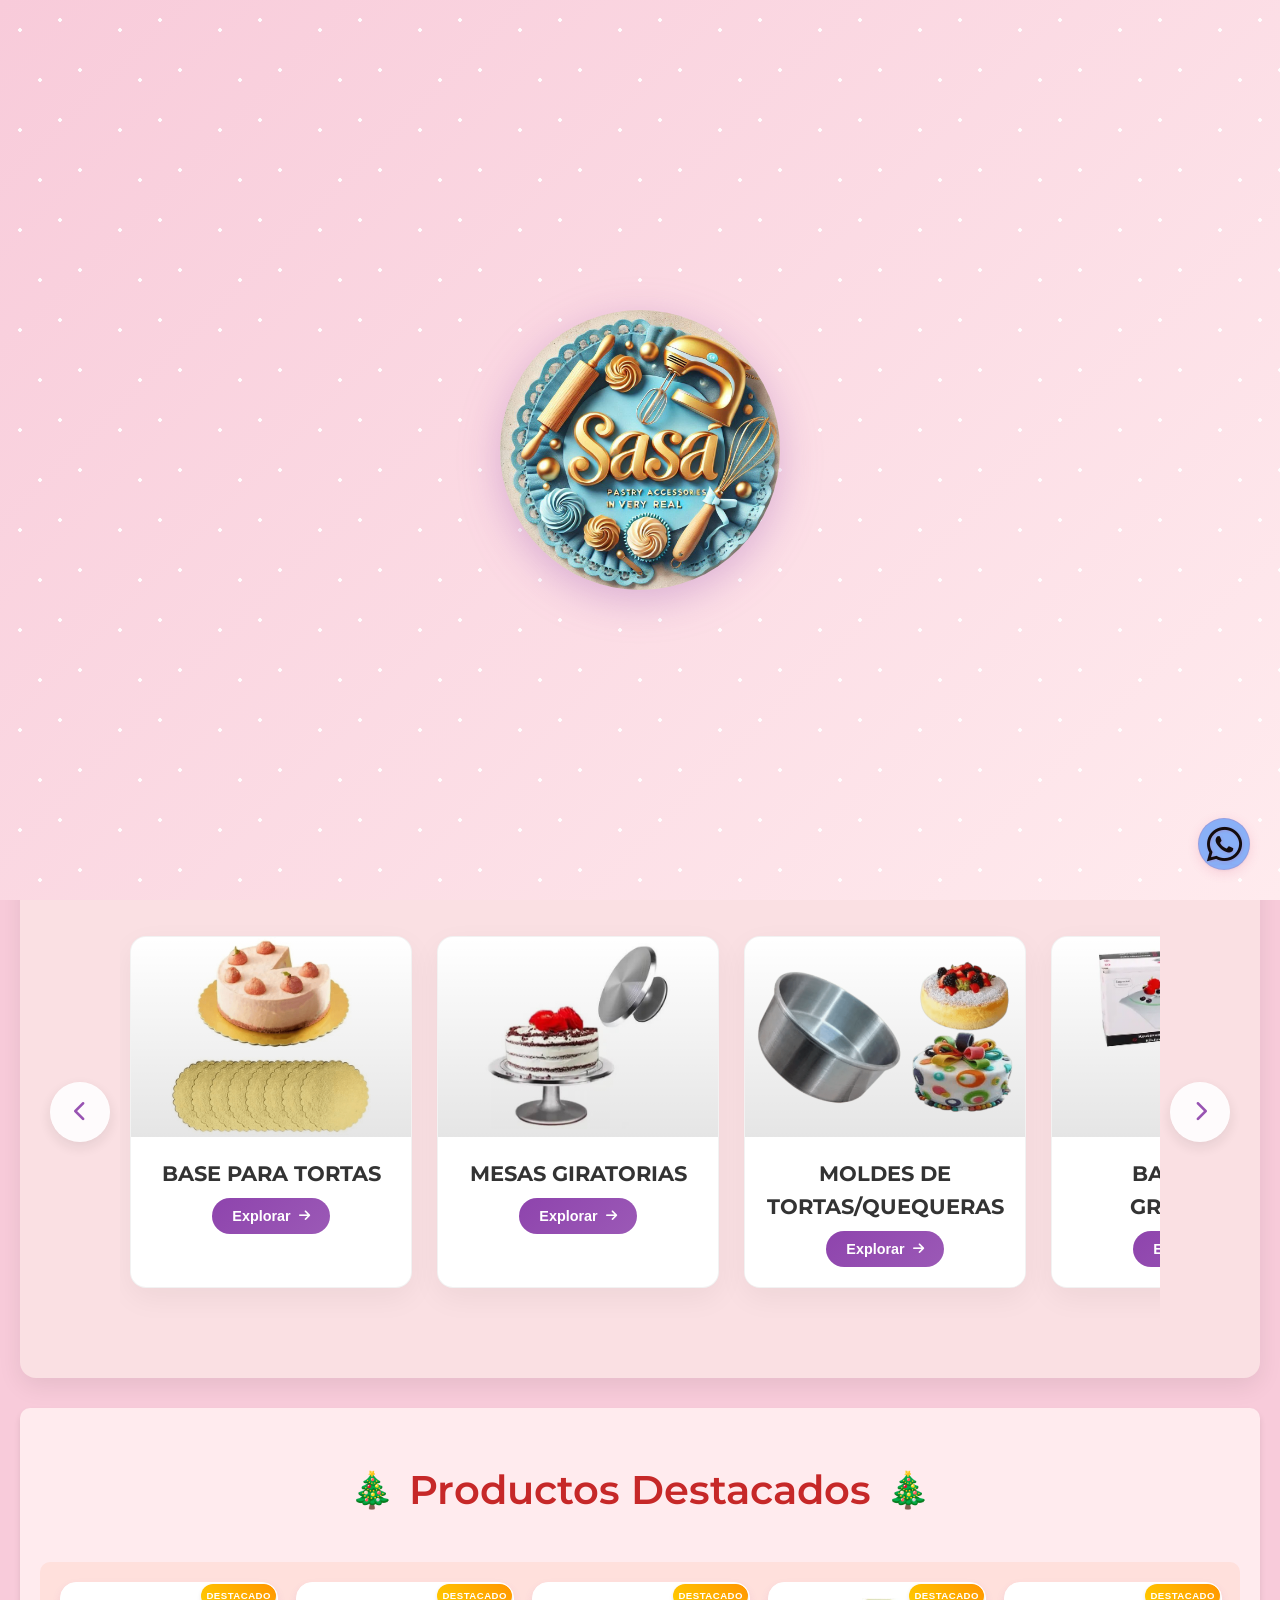
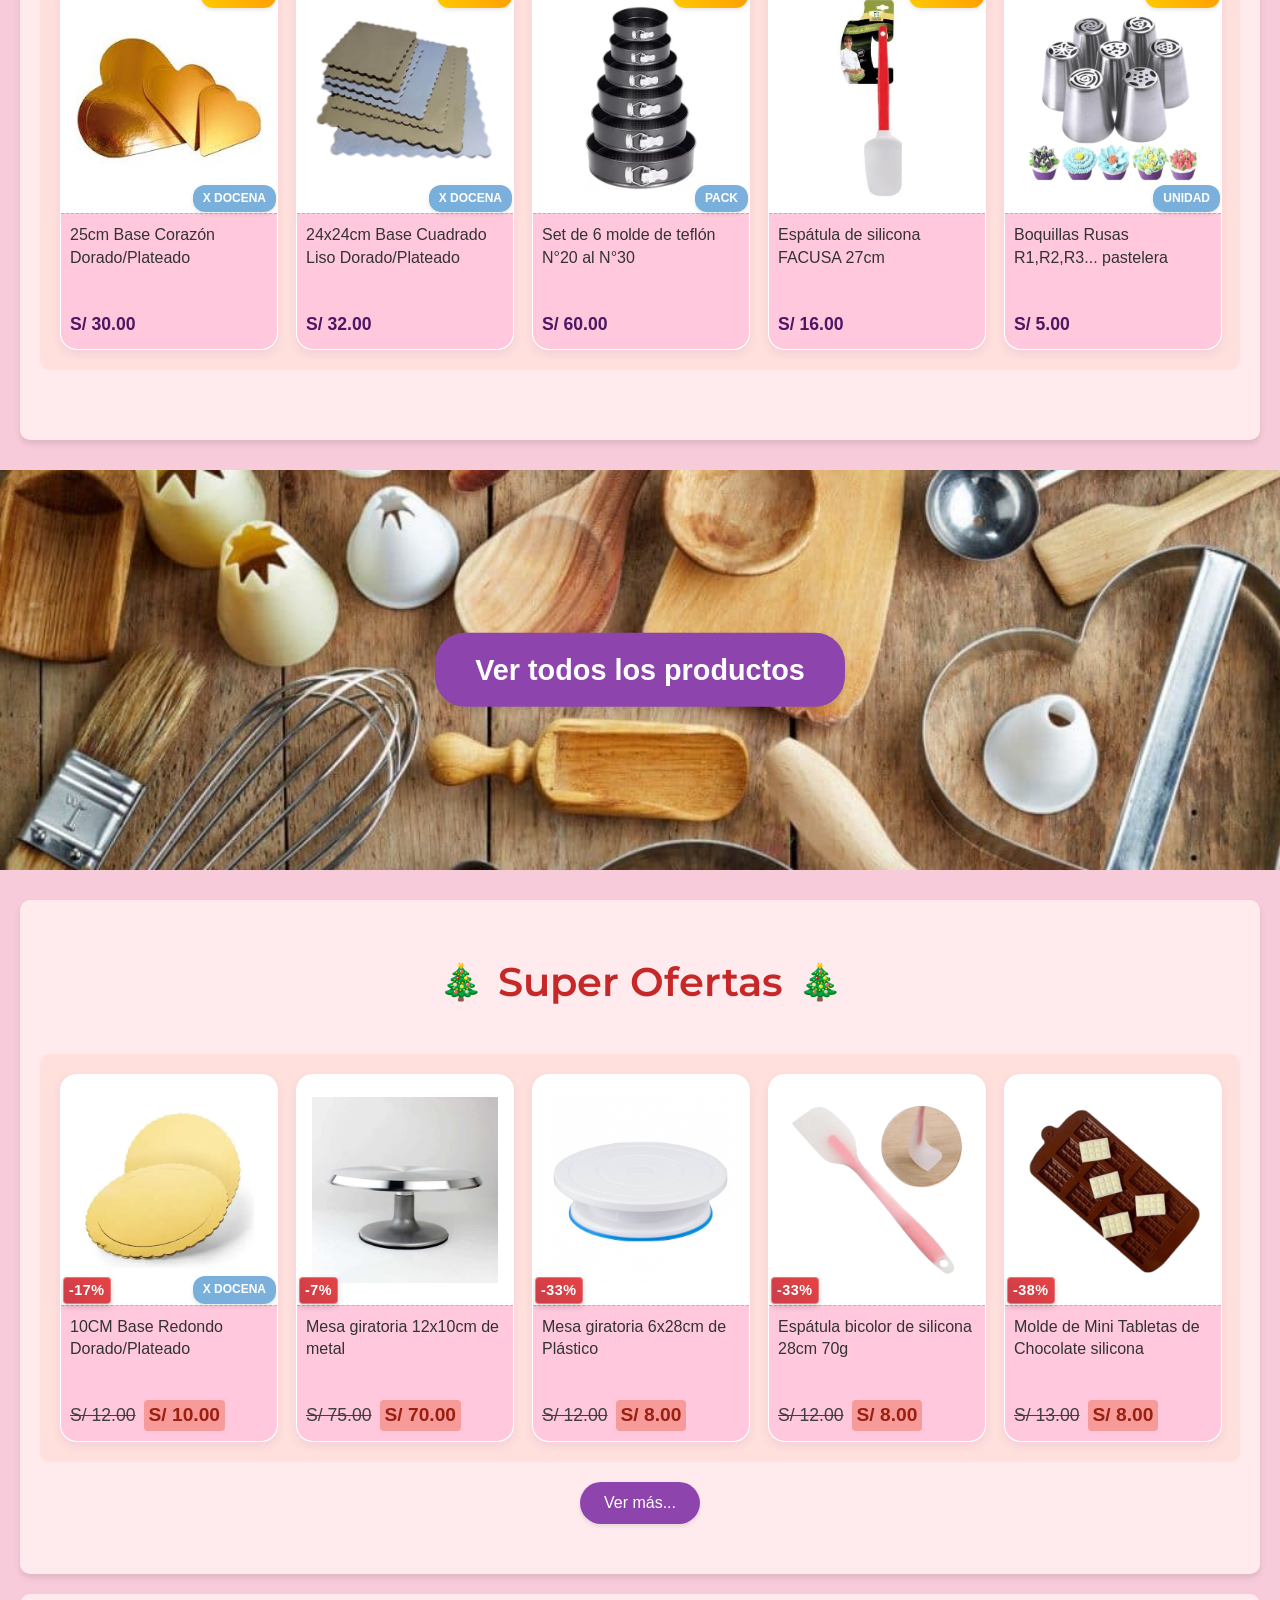
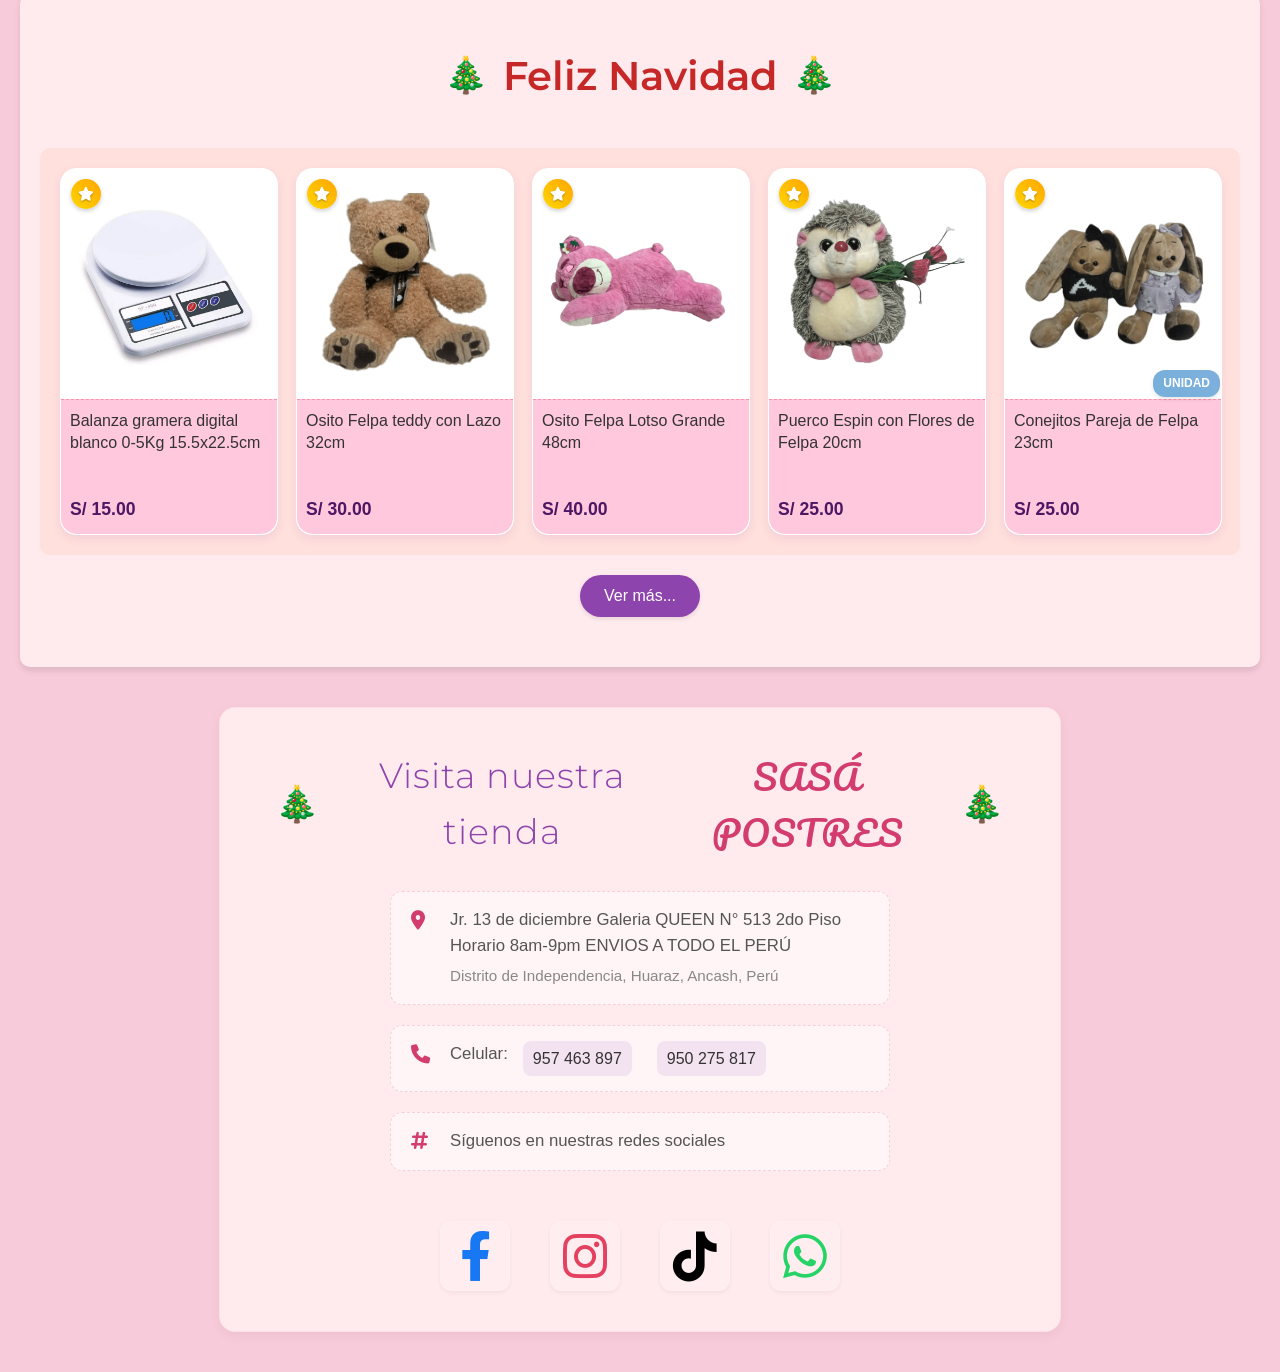
==== commit 315eb663: "Update index.html" ====
--- a/index.html
+++ b/index.html
@@ -365,7 +365,7 @@
       <div class="info-contacto">
           <div class="contacto-item">
               <i class="fas fa-map-marker-alt contacto-icono"></i>
-              <p class="contacto-texto">Jr. 13 de diciembre Galeria QUEEN N° 513 2do Piso Horario 8am-9pm envios a nivel nacional<br>
+              <p class="contacto-texto">Jr. 13 de diciembre Galeria QUEEN N° 513 2do Piso Horario 8am-9pm ENVIOS A TODO EL PERÚ<br>
               <span class="contacto-subtexto">Distrito de Independencia, Huaraz, Ancash, Perú</span></p>
           </div>
           
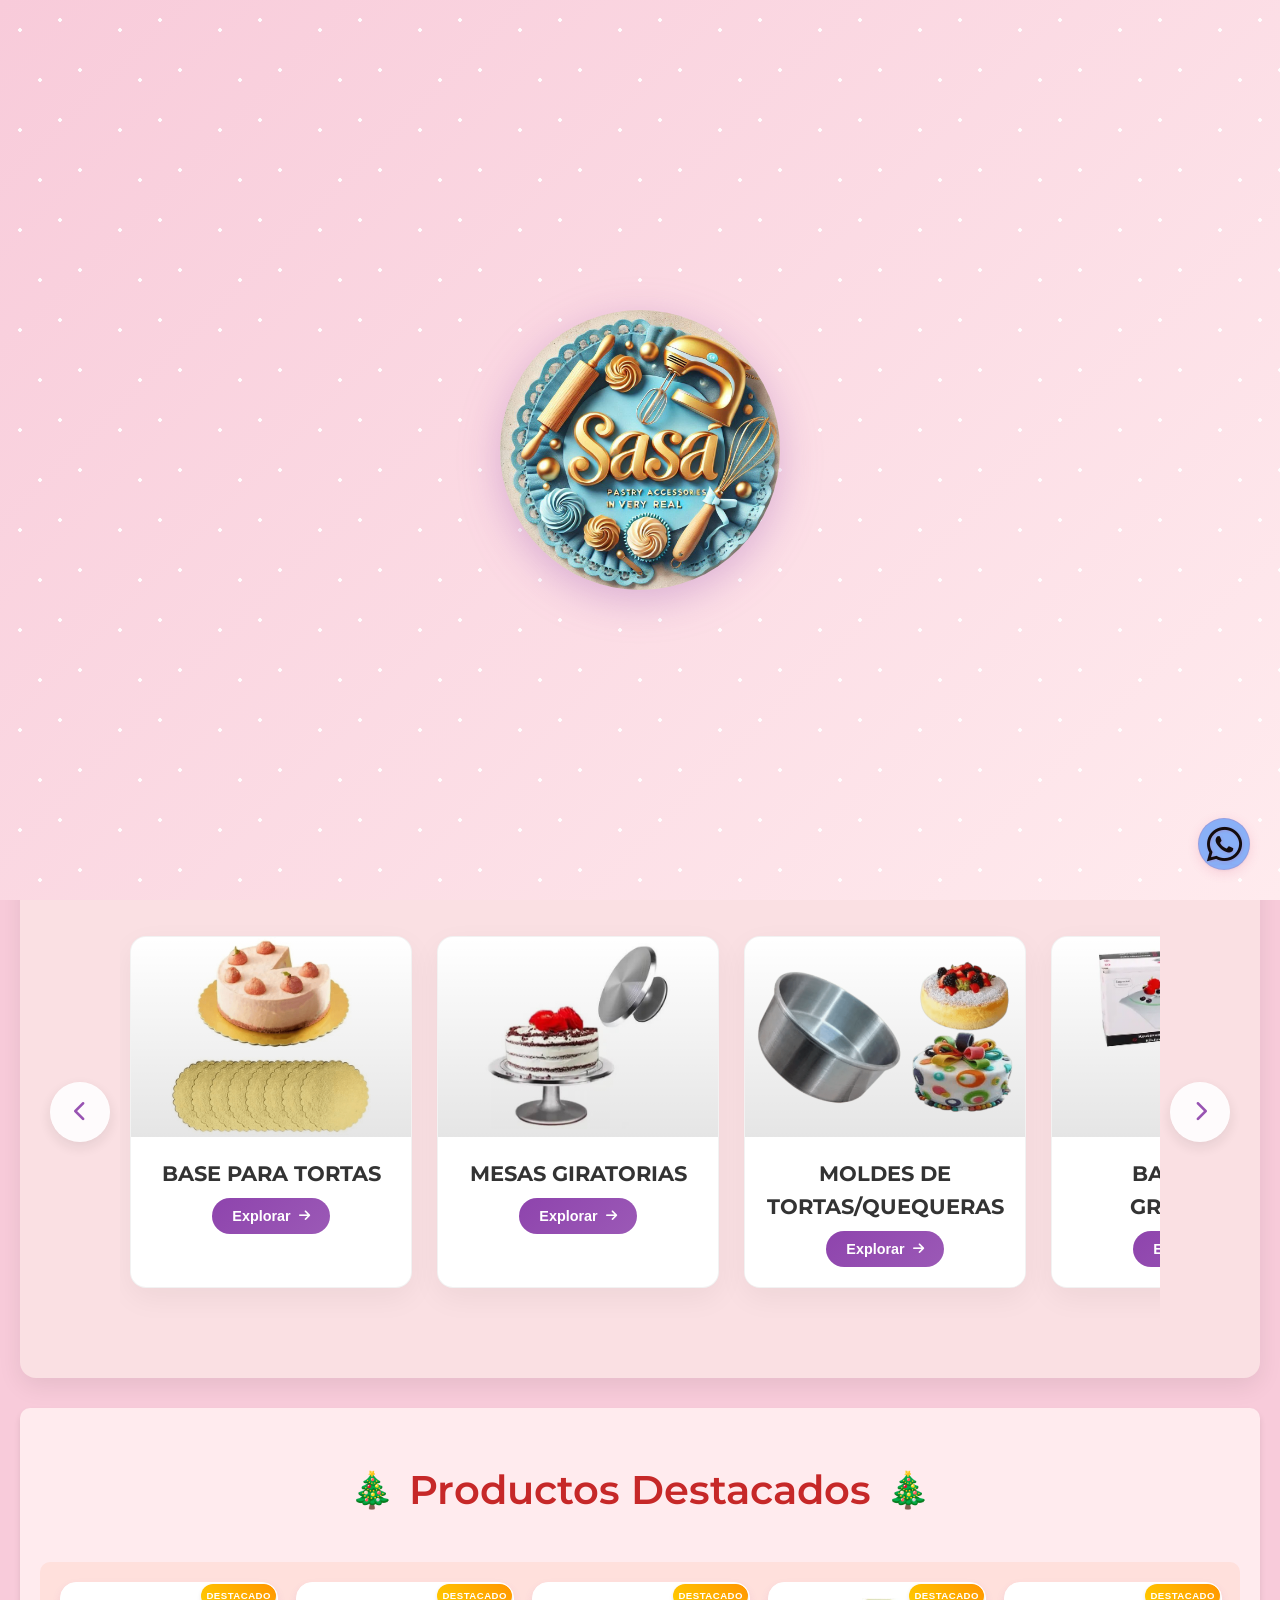
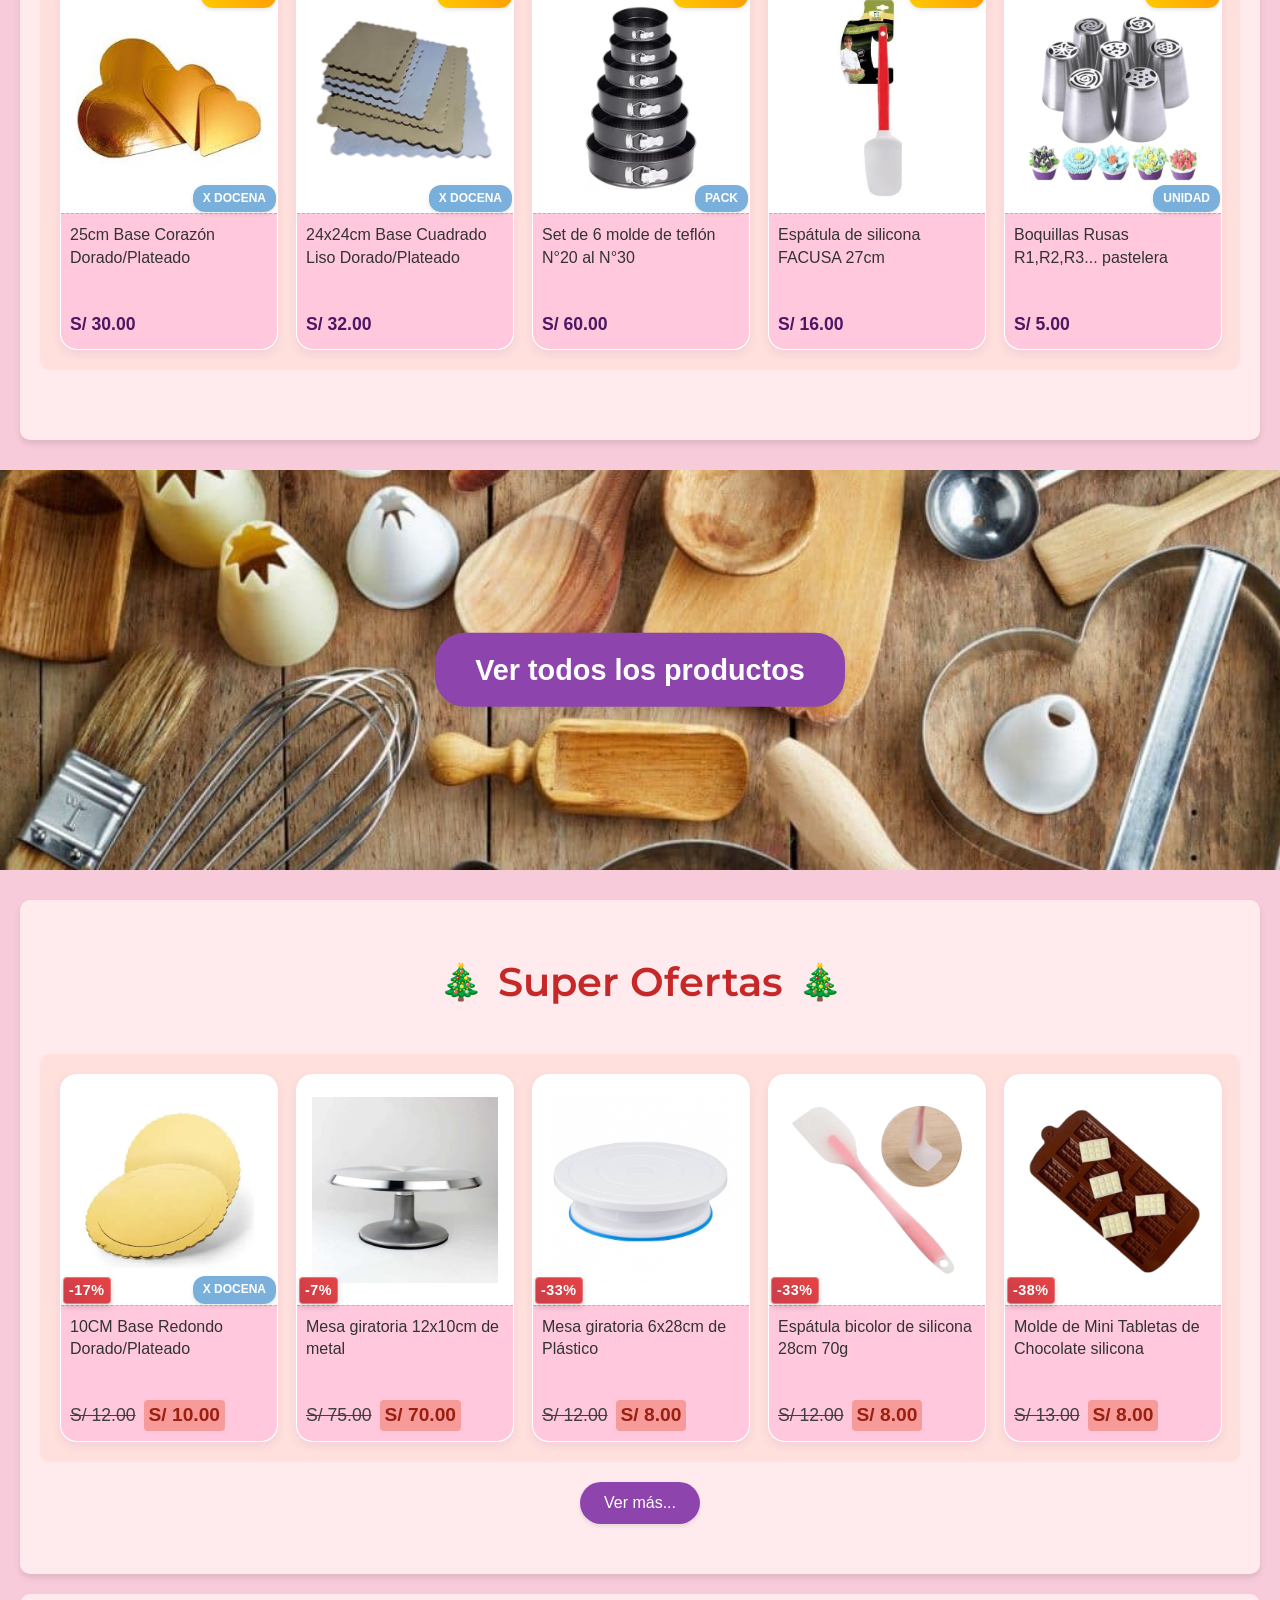
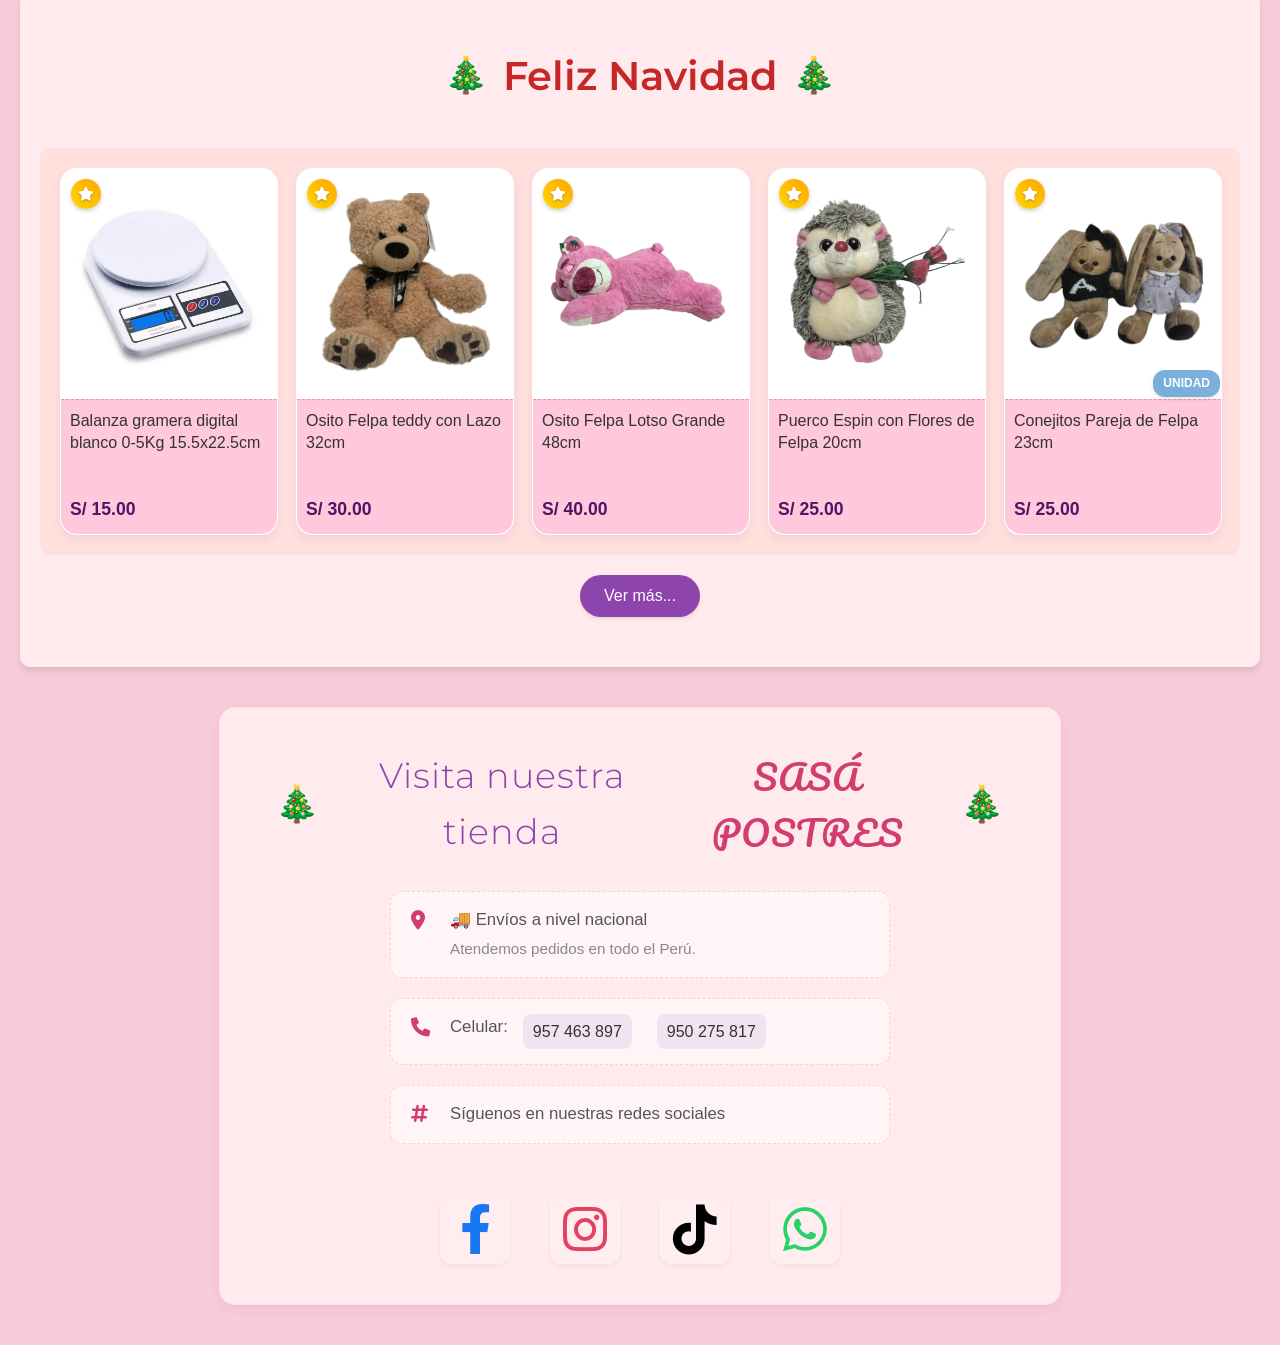
==== commit 2ba5ad07: "Update index.html" ====
--- a/index.html
+++ b/index.html
@@ -365,8 +365,8 @@
       <div class="info-contacto">
           <div class="contacto-item">
               <i class="fas fa-map-marker-alt contacto-icono"></i>
-              <p class="contacto-texto">Jr. 13 de diciembre Galeria QUEEN N° 513 2do Piso Horario 8am-9pm ENVIOS A TODO EL PERÚ<br>
-              <span class="contacto-subtexto">Distrito de Independencia, Huaraz, Ancash, Perú</span></p>
+              <p class="contacto-texto">🚚 Envíos a nivel nacional<br>
+              <span class="contacto-subtexto">Atendemos pedidos en todo el Perú.</span></p>
           </div>
           
           <div class="contacto-item">
@@ -489,13 +489,6 @@
   "description": "Tienda online de productos para repostería en Perú",
   "url": "https://sasapostres.github.io/sasapostres/",
   "telephone": "+51957463897",
-  "address": {
-    "@type": "PostalAddress",
-    "streetAddress": "Jr. 13 de diciembre Galeria QUEEN N° 513 2do Piso",
-    "addressLocality": "Independencia, Huaraz",
-    "addressRegion": "Ancash",
-    "addressCountry": "PE"
-  },
   "openingHours": "Mo-Su 08:00-21:00",
   "image": "https://sasapostres.github.io/sasapostres/image/logo_sasa/logo_completo.jpg",
   "sameAs": [
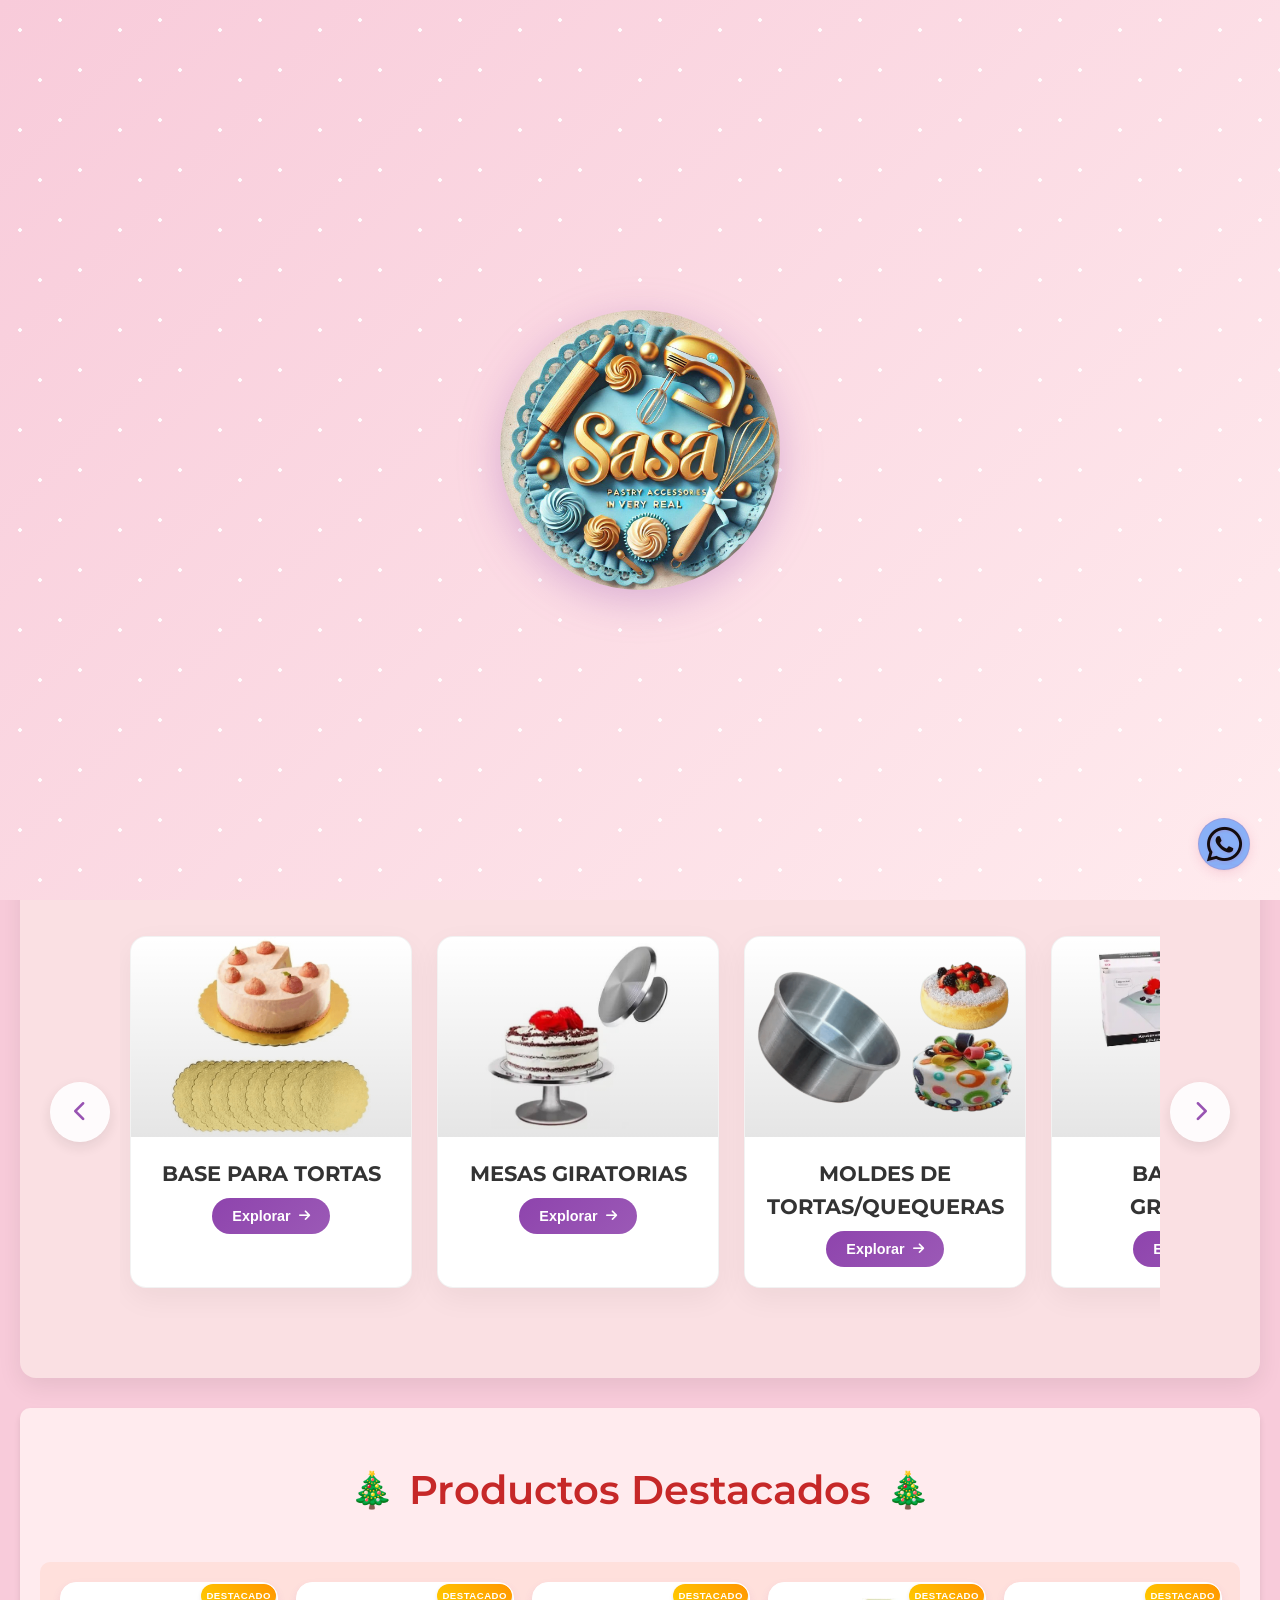
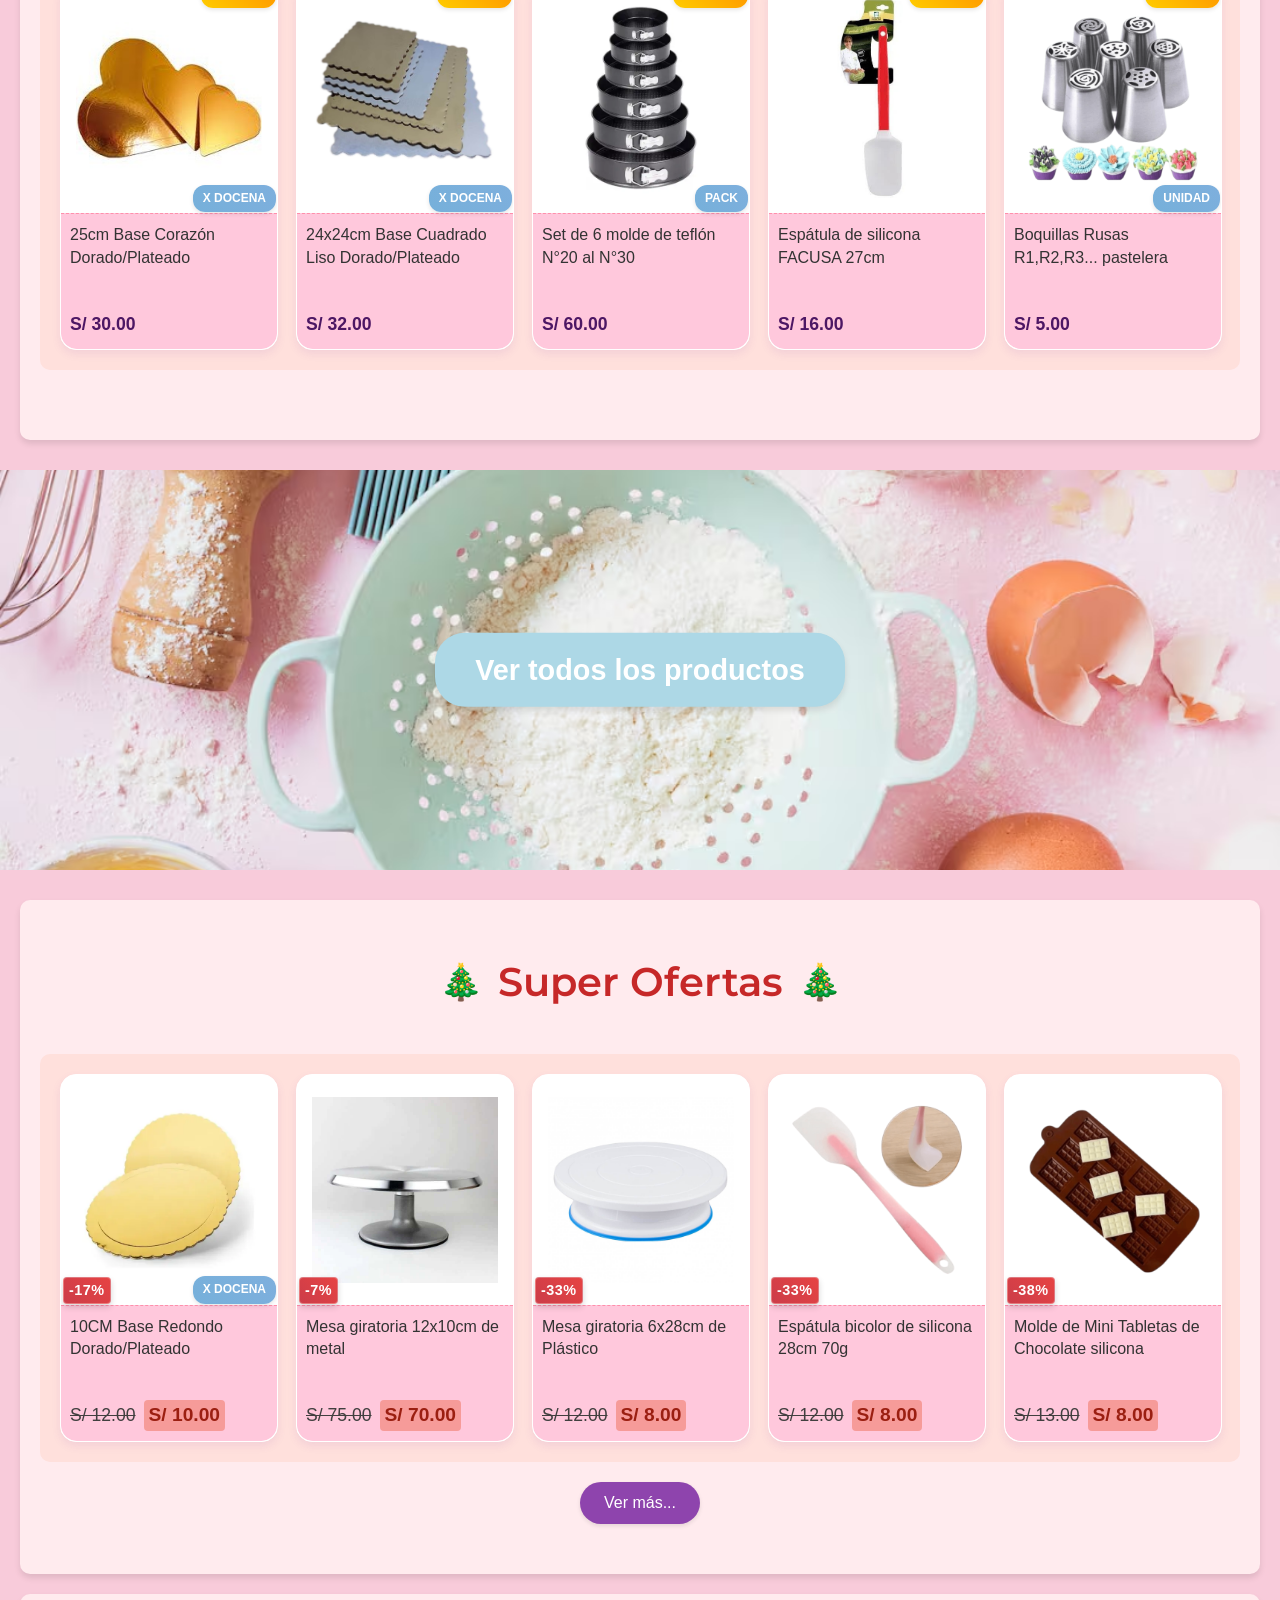
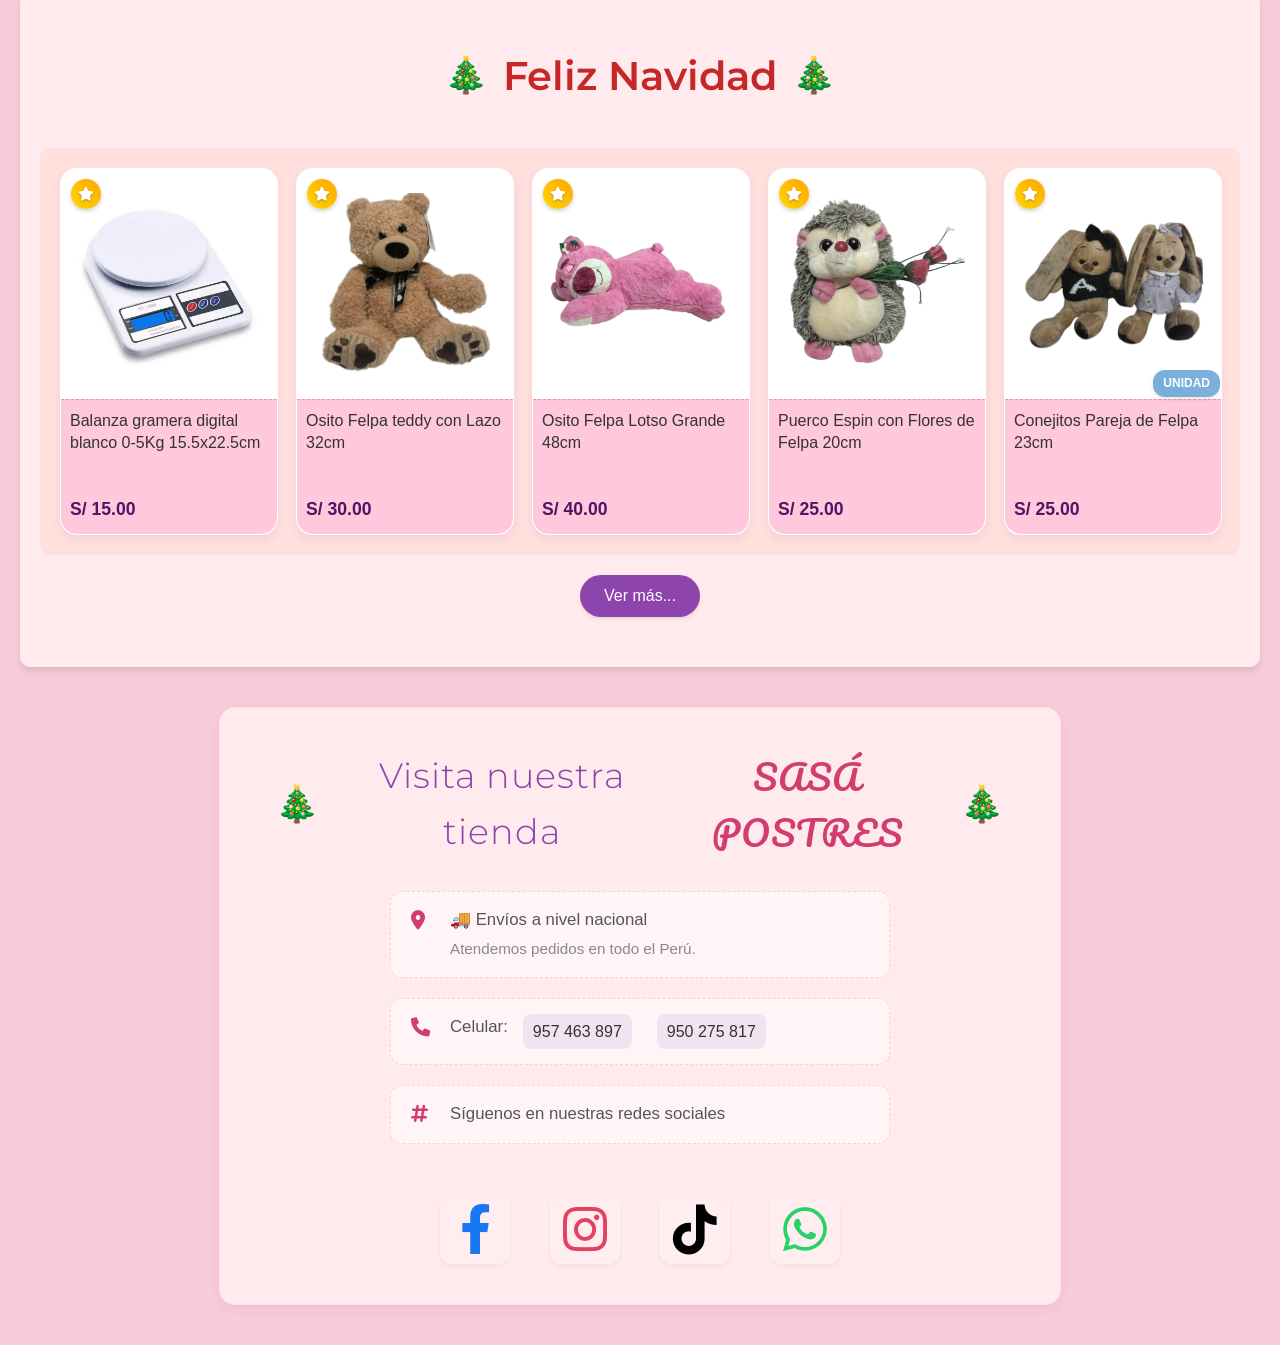
==== commit 9eeef1b6: "index.html" ====
--- a/index.html
+++ b/index.html
@@ -6,6 +6,9 @@
   <meta name="viewport" content="width=device-width, initial-scale=1.0">
 
   <title>SASA POSTRES - Tienda de Productos para Repostería y Utensilios a todo el Perú</title>
+
+  <link rel="icon" href="https://sasapostres.github.io/sasapostres/favicon.png" sizes="48x48" type="image/png">
+  <link rel="shortcut icon" href="https://sasapostres.github.io/sasapostres/favicon.png">
   
   <meta name="description" content="Tienda online SASÁ POSTRES (también SASA POSTRES): Venta de productos para repostería, moldes para tortas, bases giratorias, espátulas, boquillas, utensilios de cocina. Envíos a todo Perú las 24 horas. Marcas profesionales para repostería. Postres, dulces, decoración de tortas.">
   
@@ -43,8 +46,6 @@
   <meta name="geo.placename" content="Lima">
   <meta name="geo.position" content="-12.046374;-77.042793">
   <meta name="ICBM" content="-12.046374, -77.042793">
-  
-  <link rel="icon" type="image/png" href="image/logo_sasa/fondo-sasa.png">
 
   <link rel="stylesheet" href="styles.css">
   <link rel="stylesheet" href="https://cdnjs.cloudflare.com/ajax/libs/font-awesome/6.0.0-beta3/css/all.min.css">
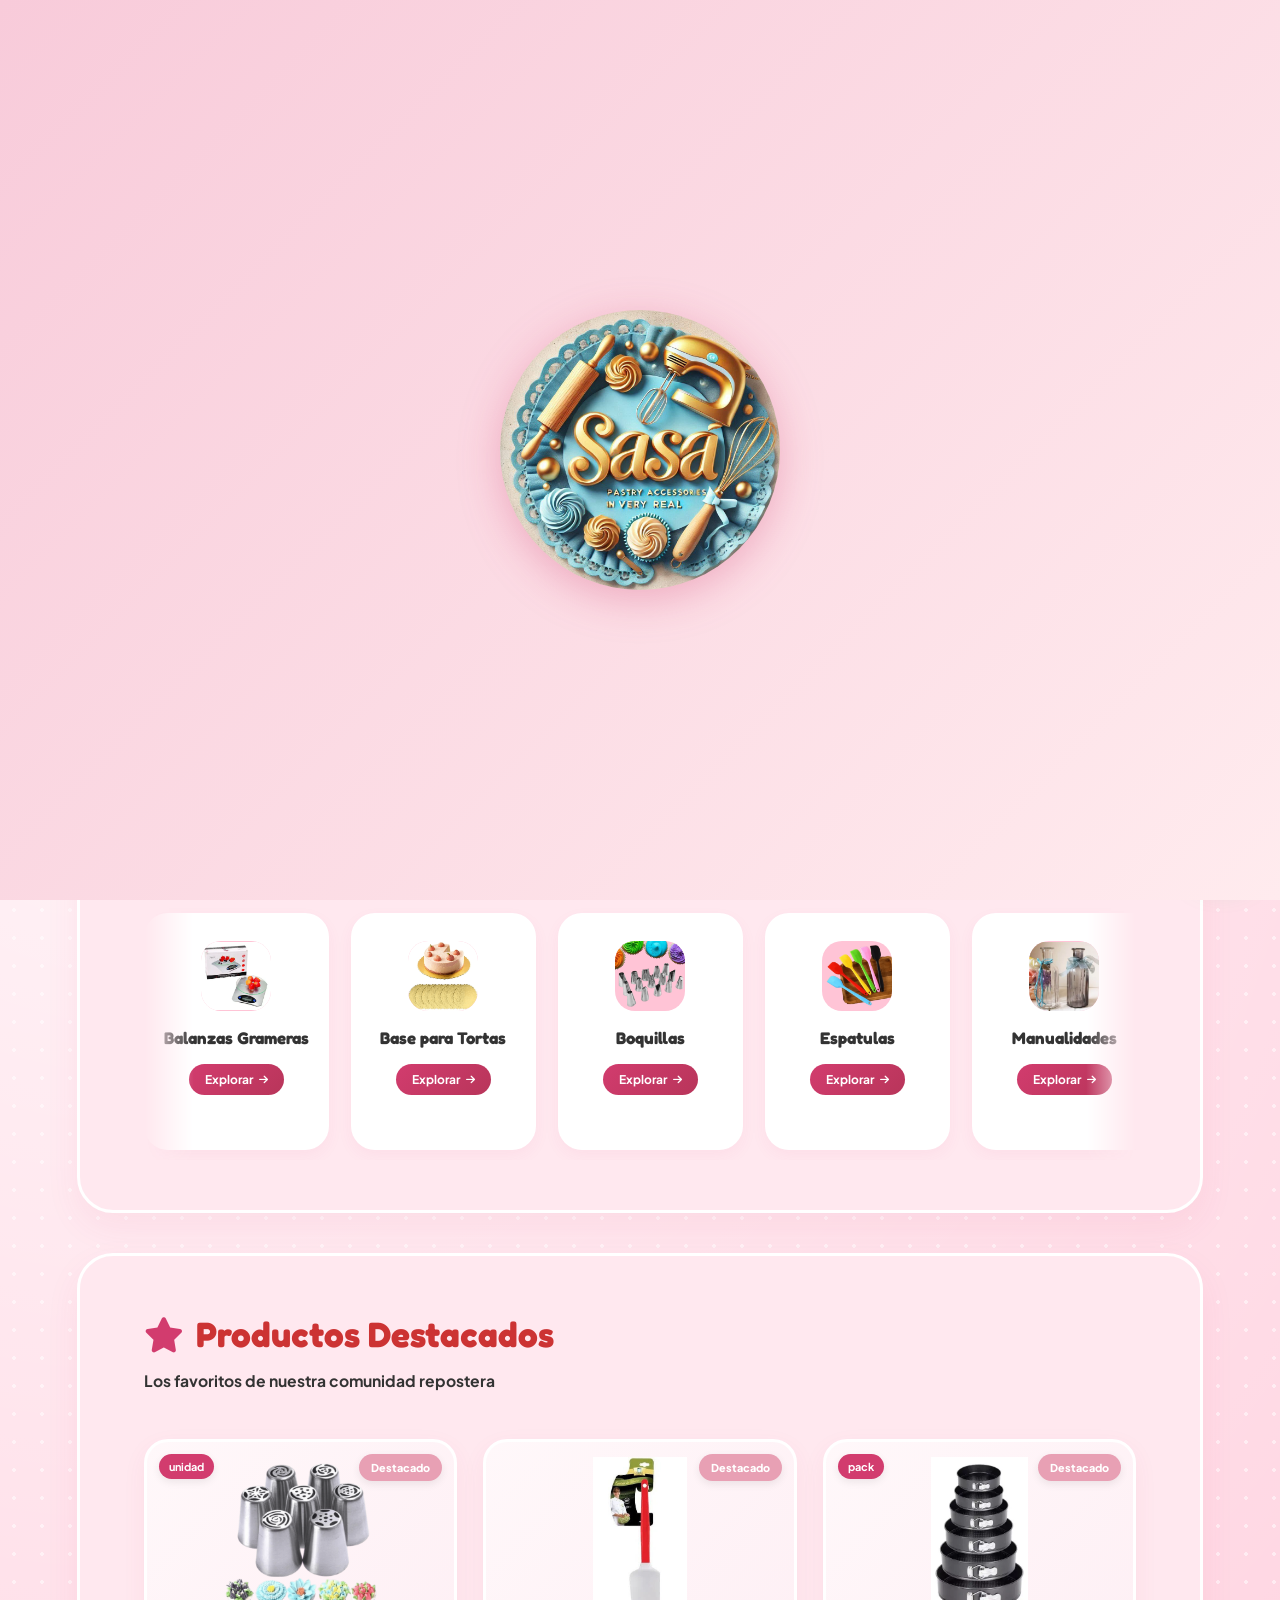
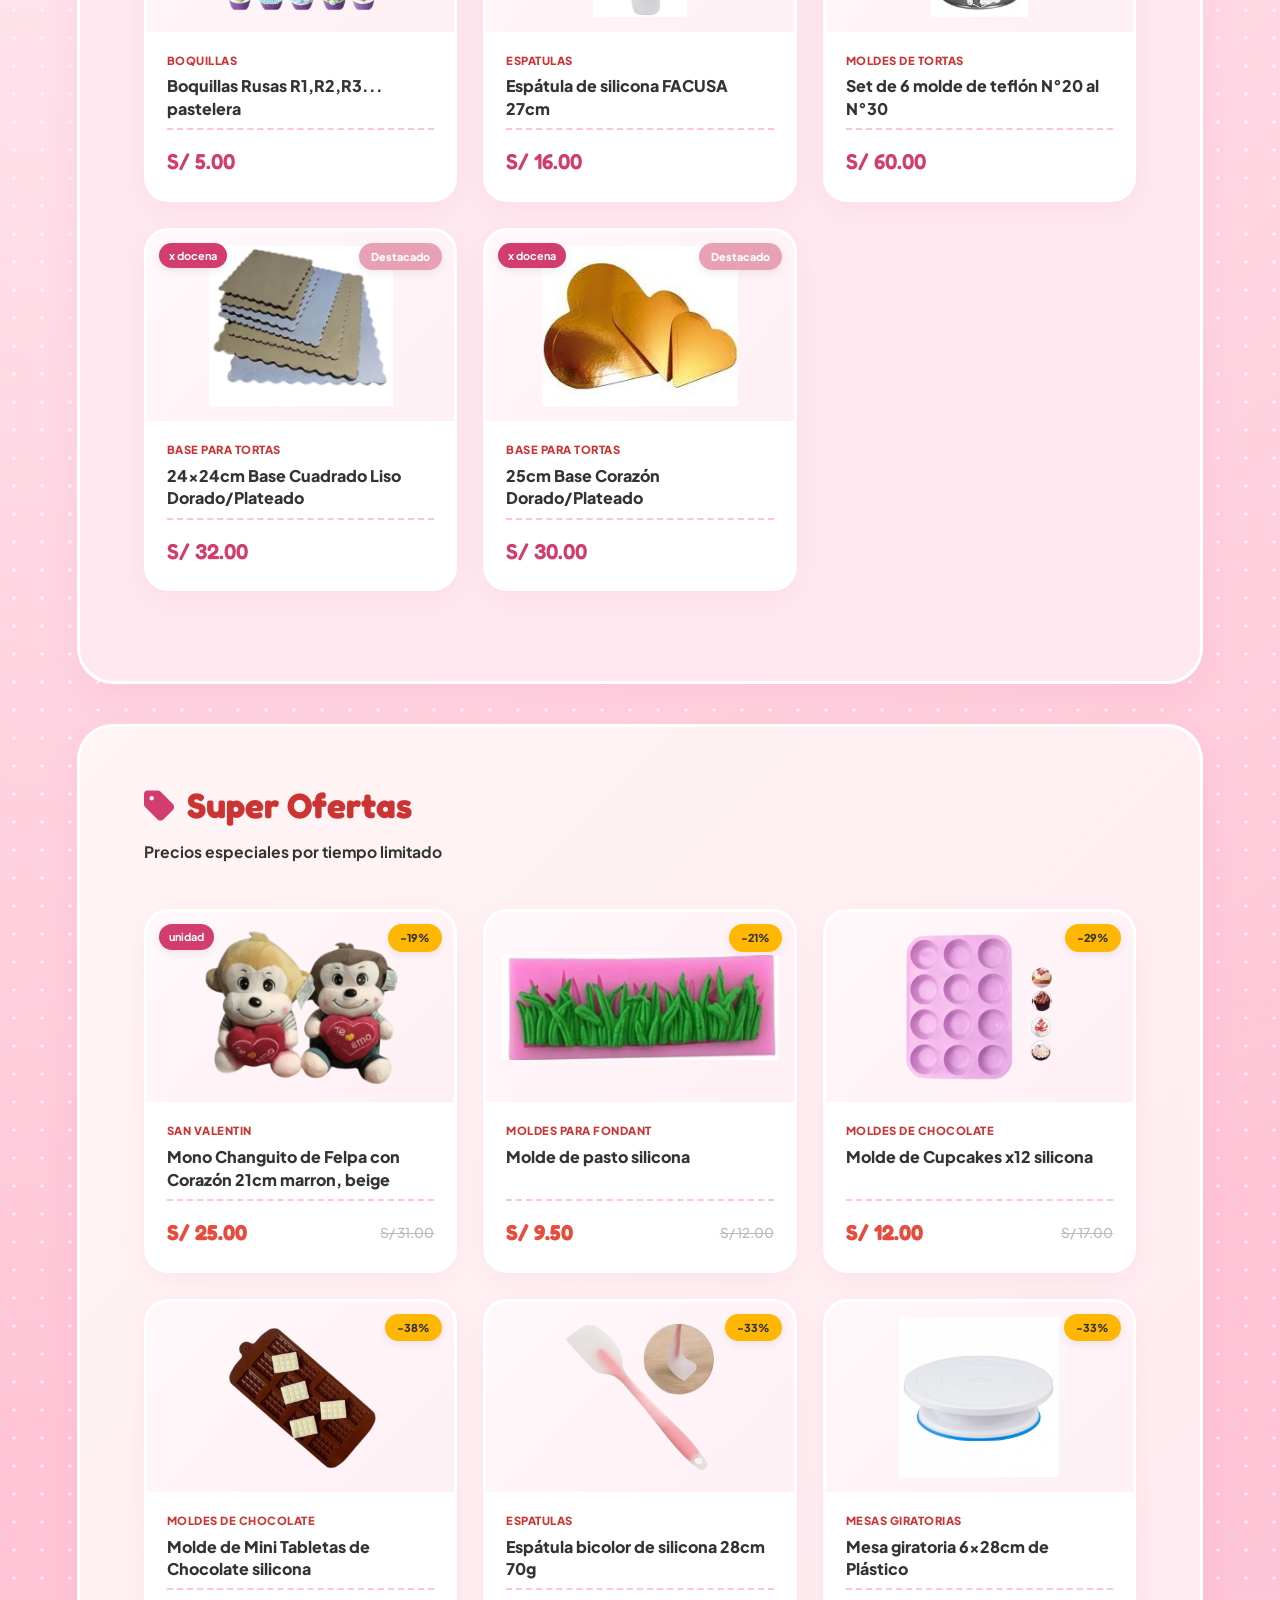
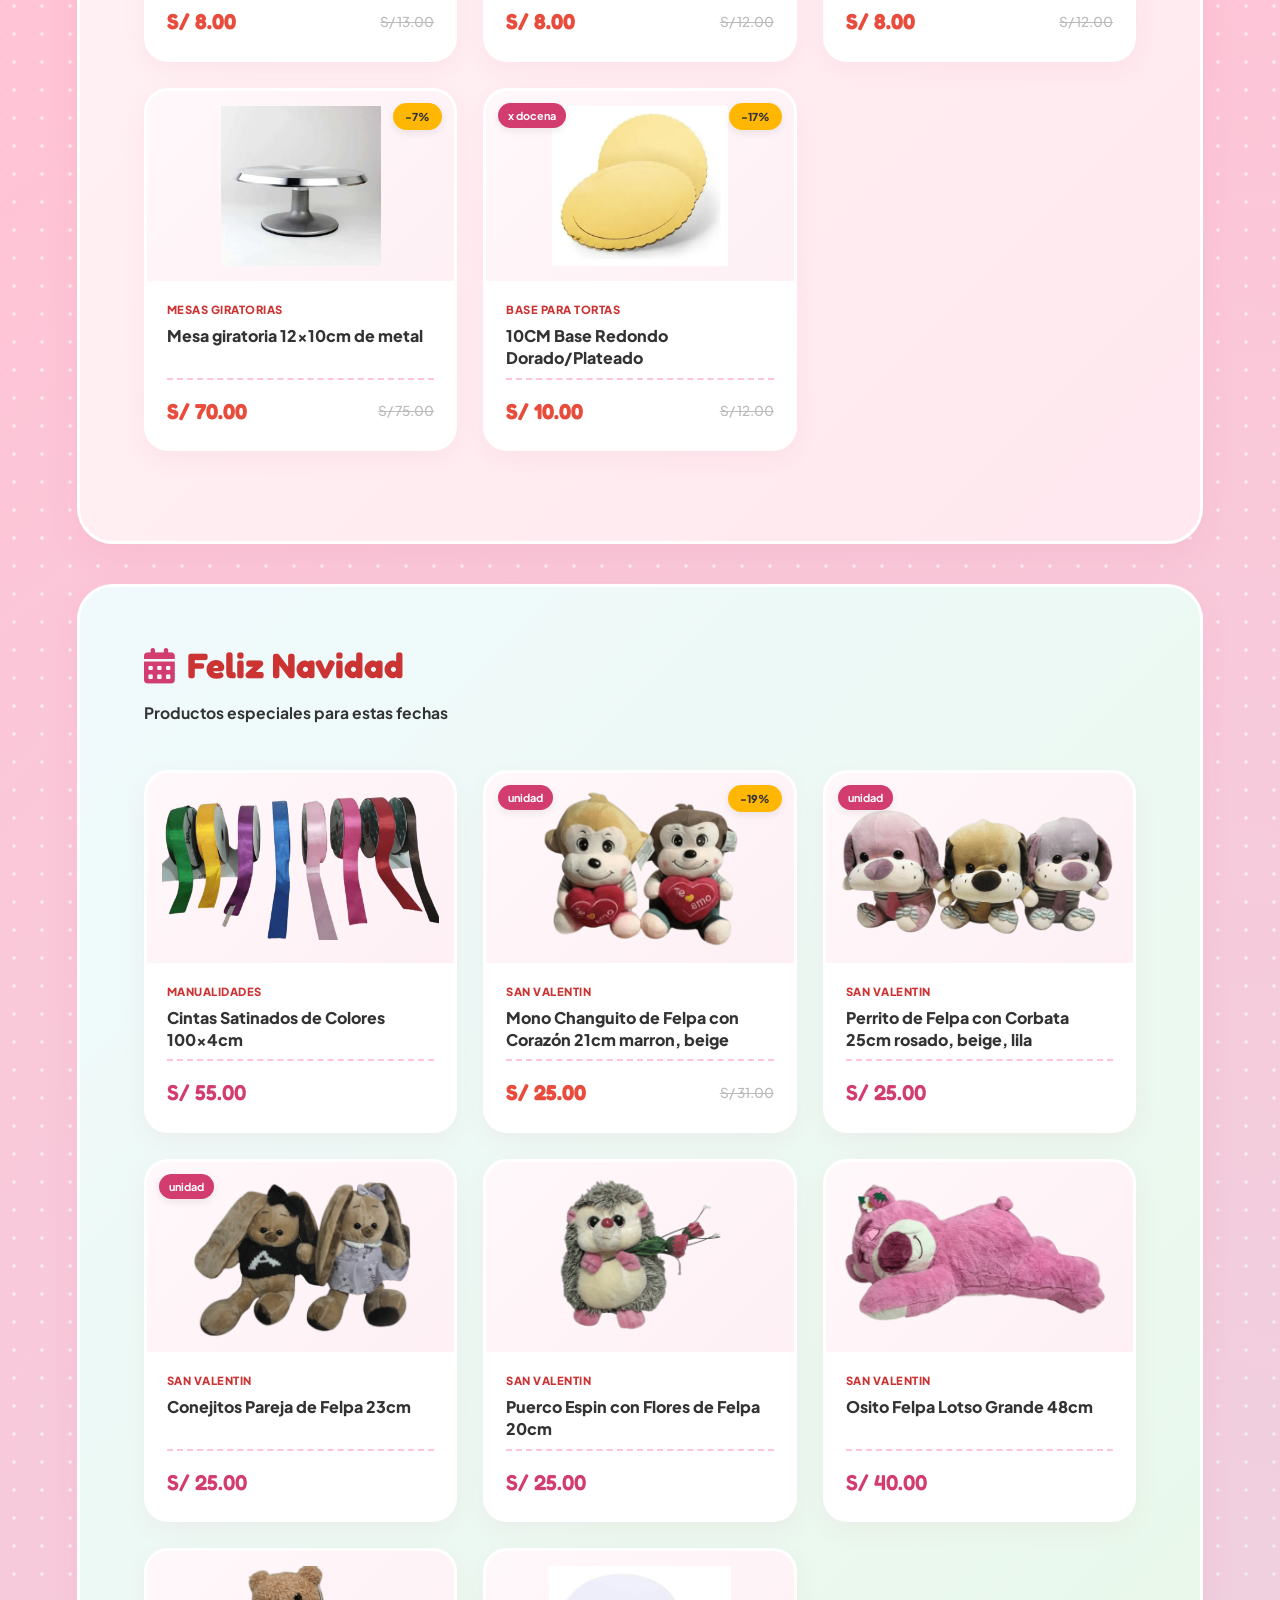
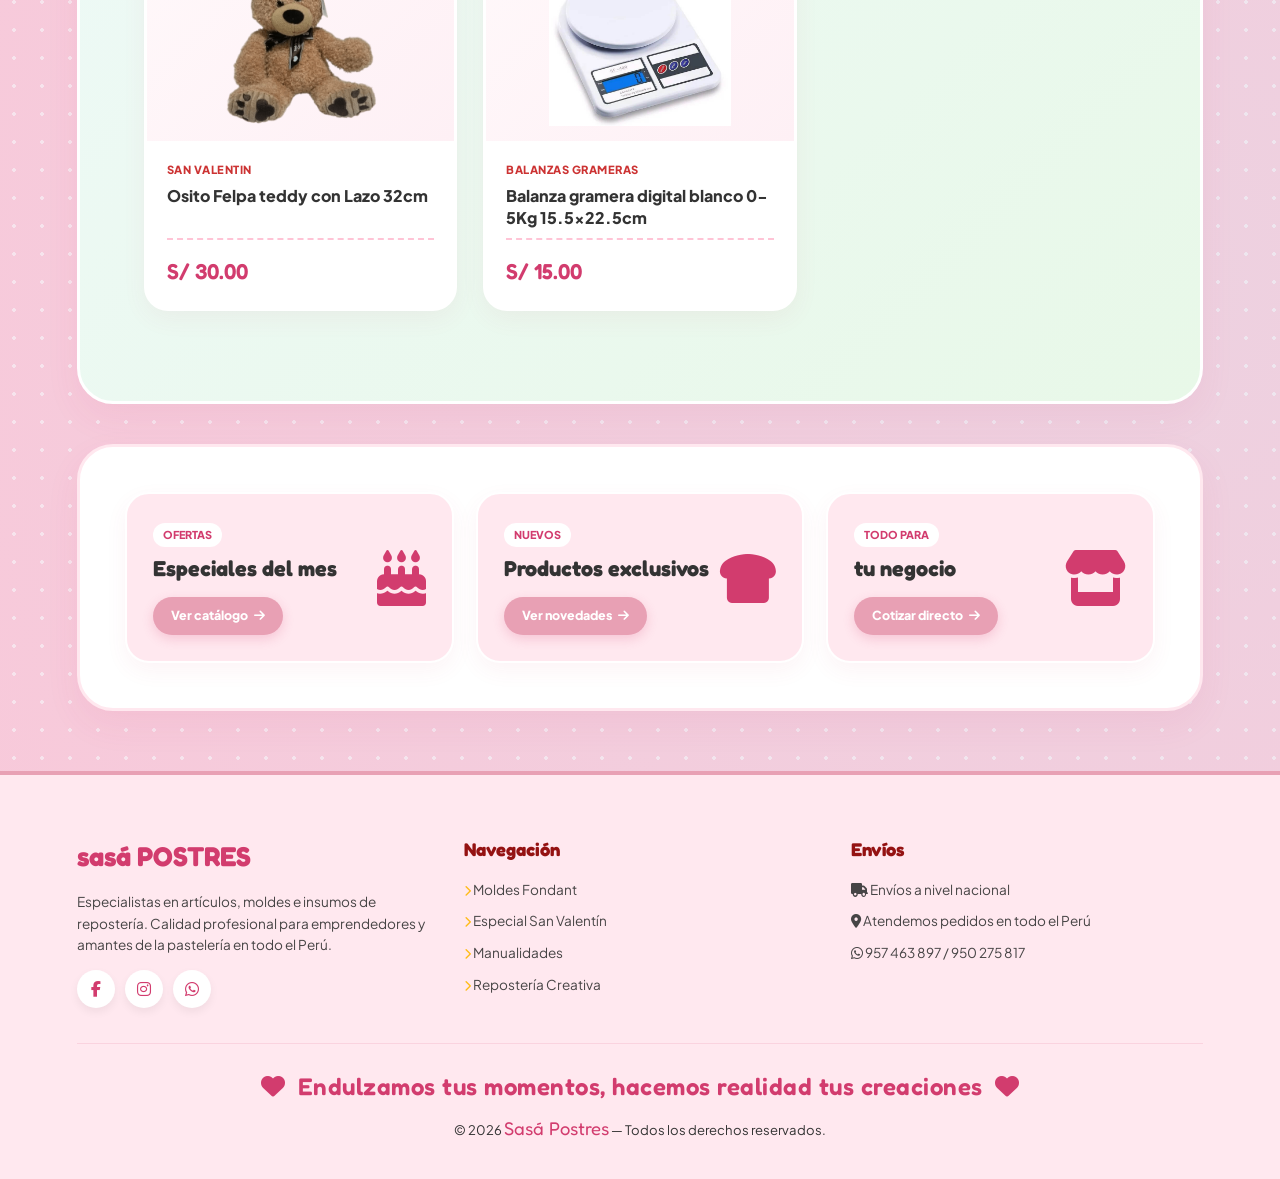
==== commit 311033c3: "Add files via upload" ====
--- a/index.html
+++ b/index.html
@@ -1,506 +1,413 @@
-<!DOCTYPE html>
-<html lang="es">
-<head>
-  <meta charset="UTF-8">
-  <meta name="google-site-verification" content="H6BS__uU0yrXPsQaBUVvrYFw1wXFpHlkPlAaXagjzT4" />
-  <meta name="viewport" content="width=device-width, initial-scale=1.0">
-
-  <title>SASA POSTRES - Tienda de Productos para Repostería y Utensilios a todo el Perú</title>
-
-  <link rel="icon" href="https://sasapostres.github.io/sasapostres/favicon.png" sizes="48x48" type="image/png">
-  <link rel="shortcut icon" href="https://sasapostres.github.io/sasapostres/favicon.png">
-  
-  <meta name="description" content="Tienda online SASÁ POSTRES (también SASA POSTRES): Venta de productos para repostería, moldes para tortas, bases giratorias, espátulas, boquillas, utensilios de cocina. Envíos a todo Perú las 24 horas. Marcas profesionales para repostería. Postres, dulces, decoración de tortas.">
-  
-  <meta name="keywords" content="
-    sasá postres, sasa postres, sasapostres,
-    SASÁ POSTRES, SASA POSTRES, Sasá Postres,
-    tienda repostería, tienda repostería Perú,
-    productos repostería Lima, comprar moldes tortas,
-    bases para tortas giratorias, utensilios cocina,
-    espátulas repostería, boquillas decoración,
-    tienda online postres, repostería profesional,
-    accesorios cocina, postres peruanos,
-    dulces Perú, decoración tortas,
-    envíos Perú, delivery repostería
-  ">
-  
-  <meta name="author" content="SASÁ POSTRES">
-  <meta name="copyright" content="SASÁ POSTRES">
-  <meta name="robots" content="index, follow, max-image-preview:large">
-  
-  <meta property="og:title" content="SASÁ POSTRES | Tienda de Repostería Online">
-  <meta property="og:description" content="Todo para repostería: moldes, bases, utensilios. Envíos a todo Perú las 24 horas ✓">
-  <meta property="og:image" content="https://sasapostres.github.io/sasapostres/image/logo_sasa/logo_completo.jpg">
-  <meta property="og:url" content="https://sasapostres.github.io/sasapostres/">
-  <meta property="og:type" content="website">
-  <meta property="og:locale" content="es_PE">
-  <meta property="og:site_name" content="SASÁ POSTRES">
-  
-  <meta name="twitter:card" content="summary_large_image">
-  <meta name="twitter:title" content="SASÁ POSTRES - Tienda Online de Repostería">
-  <meta name="twitter:description" content="Productos profesionales para repostería en Perú">
-  <meta name="twitter:image" content="https://sasapostres.github.io/sasapostres/image/logo_sasa/logo_completo.jpg">
-  
-  <meta name="geo.region" content="PE">
-  <meta name="geo.placename" content="Lima">
-  <meta name="geo.position" content="-12.046374;-77.042793">
-  <meta name="ICBM" content="-12.046374, -77.042793">
-
-  <link rel="stylesheet" href="styles.css">
-  <link rel="stylesheet" href="https://cdnjs.cloudflare.com/ajax/libs/font-awesome/6.0.0-beta3/css/all.min.css">
-  <link href="https://fonts.googleapis.com/css2?family=Montserrat:wght@600&display=swap" rel="stylesheet">
-  <link href="https://fonts.googleapis.com/css2?family=Pacifico&display=swap" rel="stylesheet">
-</head>
-<body>
-<div class="pantalla-carga" id="pantallaCarga">
-  <img src="image/logo_sasa/logo_completo.jpg" alt="Logo SASA Postres" class="logo-carga">
-</div>
-
-  <div class="barra-superior">
-    <div class="contenedor-barra">
-      <div class="mensaje-envios">
-        <div class="texto-rotativo-container">
-          <span class="texto-rotativo">
-            <i class="fas fa-truck"></i> Envíos a todo el Perú las 24 hrs.
-          </span>
-          <span class="texto-rotativo">
-            <i class="fas fa-map-marker-alt"></i> Envíos a Provincia (solo Agencia) las 24 hrs.
-          </span>
-          <span class="texto-rotativo">
-            <i class="fas fa-store"></i> Recojo en la tienda Física las 24 hrs.
-          </span>
-        </div>
-      </div>
-      
-      <div class="redes-sociales">
-        <a href="https://www.facebook.com/p/Sas%C3%A1-Postres-100063645605016/" target="_blank" class="red-social" aria-label="Facebook"><i class="fab fa-facebook-f"></i></a>
-        <a href="https://www.instagram.com/sasapostre/" target="_blank" class="red-social" aria-label="Instagram"><i class="fab fa-instagram"></i></a>
-        <a href="https://wa.me/51957463897" target="_blank" class="red-social" aria-label="WhatsApp"><i class="fab fa-whatsapp"></i></a>
-        <a href="https://www.tiktok.com/@sasapostres" target="_blank" class="red-social" aria-label="TikTok"><i class="fab fa-tiktok"></i></a>
-      </div>
-    </div>
-  </div>
-
-      <section class="buscar">
-        <div class="contenedor-busqueda">
-          <div class="logo-busqueda">
-            <img src="image/logo_sasa/fondo-sasa.png" alt="Logo SASA Postres" class="logo-img">
-          </div>
-            <div class="boton-categorias" onclick="toggleMenuCategorias()">
-              <i class="fas fa-bars"></i>
-              <span>Categorías</span>
-            </div>
-
-          <div id="sidebar-categorias" class="sidebar-categorias oculto">
-            <button class="cerrar-sidebar" onclick="cerrarMenuCategorias()">×</button>
-            <div class="contenido-sidebar">
-              
-              <div class="menu-seccion">
-                <h4 class="titulo-seccion-sidebar">
-                  <i class="fas fa-folder-open"></i> Categorías
-                </h4>
-                <div id="menu-categorias" class="lista-categorias">
-                </div>
-              </div>
-              
-              <div class="menu-seccion">
-                <h4 class="titulo-seccion-sidebar">
-                  <i class="fas fa-star"></i> Secciones
-                </h4>
-                <div class="lista-secciones">
-                  <div class="seccion-item" data-seccion="destacados">
-                    <i class="fas fa-certificate"></i> Productos Destacados
-                  </div>
-                  <div class="seccion-item" data-seccion="ofertas">
-                    <i class="fas fa-tag"></i> Super Ofertas
-                  </div>
-                  <div class="seccion-item" data-seccion="especiales">
-                    <i class="fas fa-calendar-alt"></i> Feliz Navidad
-                  </div>
-                </div>
-              </div>
-            </div>
-          </div>
-
-            <div id="overlay-sidebar" class="overlay-sidebar oculto" onclick="cerrarMenuCategorias()"></div>
-
-          <div class="grupo-busqueda">
-            <input 
-              type="text" 
-              id="input-buscar" 
-              placeholder="Buscar productos..." 
-              autocomplete="off"
-              aria-label="Buscar productos"
-            >
-            <button class="btn-buscar" id="btn-buscar">
-              <i class="fas fa-search"></i>
-            </button>
-          </div>
-          <div id="resultados-busqueda" class="resultados-busqueda"></div>
-        </div>
-      </section>
-        
-    <header class="seccion-encabezado">
-      <div class="encabezado-carrusel">
-        <div class="encabezado-slide" style="background-image: url('image/encabezado/encabezado1.jpg');">
-          <div class="contenido-encabezado">
-            <h1 class="nombre-tienda-curvo">SASÁ POSTRES</h1>
-            <h2 class="titulo-imagen">Accesorios</h2>
-          </div>
-        </div>        
-        
-        <div class="encabezado-slide" style="background-image: url('image/encabezado/encabezado2.jpg');">
-          <div class="contenido-encabezado">
-            <h1 class="nombre-tienda-curvo">SASÁ POSTRES</h1>
-            <h2 class="titulo-imagen">Indumentaria</h2>
-          </div>
-        </div>
-        
-        <div class="encabezado-slide" style="background-image: url('image/encabezado/encabezado3.jpg');">
-          <div class="contenido-encabezado">
-            <h1 class="nombre-tienda-curvo">SASÁ POSTRES</h1>
-            <h2 class="titulo-imagen">Artículos de Repostería</h2>
-          </div>
-        </div>
-      </div>
-
-  <div style="position: absolute; width: 1px; height: 1px; padding: 0; margin: -1px; overflow: hidden; clip: rect(0,0,0,0); white-space: nowrap; border: 0;">
-    <h3>SASA POSTRES - Tienda de Repostería</h3>
-    <p>Sasá Postres, también conocida como SASA POSTRES, es la mejor tienda online de productos para repostería en Perú.</p>
-    <p>Encuentra moldes para tortas, bases giratorias, espátulas, boquillas y todos los utensilios para repostería.</p>
-  </div>
-</div>
-
-      <div class="encabezado-controles">
-        <button class="encabezado-control" data-index="0"></button>
-        <button class="encabezado-control" data-index="1"></button>
-        <button class="encabezado-control" data-index="2"></button>
-      </div>
-    </header>
-
-<section class="seccion-categorias" id="categorias">
-  <div class="contenedor-titulo-categorias">
-    <h2 class="titulo-seccion"><span>Nuestras Categorías</span></h2>
-    <p class="subtitulo-seccion">Descubre la dulzura en cada categoría</p>
-  </div>
-
-  <div class="contenedor-carrusel">
-    <div class="cinta-categorias">
-
-      <div class="tarjeta-categoria" onclick="mostrarCatalogo('Base para Tortas')">
-        <div class="contenedor-imagen-categoria">
-          <img src="image/categorias/base_torta/base_torta_categoria.jpg" alt="Base para Tortas" loading="lazy">
-          <div class="overlay-categoria"></div>
-        </div>
-        <div class="contenido-categoria">
-          <div class="titulo-categoria">BASE PARA TORTAS</div>
-          <button class="boton-explorar">Explorar <i class="fas fa-arrow-right"></i></button>
-        </div>
-      </div> 
-      
-      <div class="tarjeta-categoria" onclick="mostrarCatalogo('Mesas Giratorias')">
-        <div class="contenedor-imagen-categoria">
-          <img src="image/categorias/mesa_giratoria/mesa_giratoria.jpg" alt="Mesas Giratorias" loading="lazy">
-          <div class="overlay-categoria"></div>
-        </div>
-        <div class="contenido-categoria">
-          <div class="titulo-categoria">MESAS GIRATORIAS</div>
-          <button class="boton-explorar">Explorar <i class="fas fa-arrow-right"></i></button>
-        </div>
-      </div> 
-      
-      <div class="tarjeta-categoria" onclick="mostrarCatalogo('Moldes de Tortas')">
-        <div class="contenedor-imagen-categoria">
-          <img src="image/categorias/molde_torta/molde_torta.jpg" alt="Moldes de Tortas" loading="lazy">
-          <div class="overlay-categoria"></div>
-        </div>
-        <div class="contenido-categoria">
-          <div class="titulo-categoria">MOLDES DE TORTAS/QUEQUERAS</div>
-          <button class="boton-explorar">Explorar <i class="fas fa-arrow-right"></i></button>
-        </div>
-      </div>       
-
-      <div class="tarjeta-categoria" onclick="mostrarCatalogo('Balanzas Grameras')">
-        <div class="contenedor-imagen-categoria">
-          <img src="image/categorias/balanza/balanza.jpg" alt="Balanzas Grameras" loading="lazy">
-          <div class="overlay-categoria"></div>
-        </div>
-        <div class="contenido-categoria">
-          <div class="titulo-categoria">BALANZAS GRAMERAS</div>
-          <button class="boton-explorar">Explorar <i class="fas fa-arrow-right"></i></button>
-        </div>
-      </div>
-
-      <div class="tarjeta-categoria" onclick="mostrarCatalogo('Espatulas')">
-        <div class="contenedor-imagen-categoria">
-          <img src="image/categorias/espatula/espatula.jpg" alt="Espatula" loading="lazy">
-          <div class="overlay-categoria"></div>
-        </div>
-        <div class="contenido-categoria">
-          <div class="titulo-categoria">ESPÁTULAS</div>
-          <button class="boton-explorar">Explorar <i class="fas fa-arrow-right"></i></button>
-        </div>
-      </div>
-      
-      <div class="tarjeta-categoria" onclick="mostrarCatalogo('Raspas')">
-        <div class="contenedor-imagen-categoria">
-          <img src="image/categorias/raspa/raspa.jpg" alt="Raspas" loading="lazy">
-          <div class="overlay-categoria"></div>
-        </div>
-        <div class="contenido-categoria">
-          <div class="titulo-categoria">RASPAS</div>
-          <button class="boton-explorar">Explorar <i class="fas fa-arrow-right"></i></button>
-        </div>
-      </div>
-      
-      <div class="tarjeta-categoria" onclick="mostrarCatalogo('Boquillas')">
-        <div class="contenedor-imagen-categoria">
-          <img src="image/categorias/boquilla/boquilla.jpg" alt="Boquillas" loading="lazy">
-          <div class="overlay-categoria"></div>
-        </div>
-        <div class="contenido-categoria">
-          <div class="titulo-categoria">BOQUILLAS</div>
-          <button class="boton-explorar">Explorar <i class="fas fa-arrow-right"></i></button>
-        </div>
-      </div>
-      
-      <div class="tarjeta-categoria" onclick="mostrarCatalogo('Moldes de chocolate')">
-        <div class="contenedor-imagen-categoria">
-          <img src="image/categorias/molde_chocolate/molde_chocolate.jpg" alt="Moldes de chocolate" loading="lazy">
-          <div class="overlay-categoria"></div>
-        </div>
-        <div class="contenido-categoria">
-          <div class="titulo-categoria">MOLDES JABON O CHOCOLATE</div>
-          <button class="boton-explorar">Explorar <i class="fas fa-arrow-right"></i></button>
-        </div>
-      </div>
-
-      <div class="tarjeta-categoria" onclick="mostrarCatalogo('Moldes para fondant')">
-        <div class="contenedor-imagen-categoria">
-          <img src="image/categorias/molde_fondant/molde_fondant.jpg" alt="Moldes para fondant" loading="lazy">
-          <div class="overlay-categoria"></div>
-        </div>
-        <div class="contenido-categoria">
-          <div class="titulo-categoria">MOLDES PARA FONDANT</div>
-          <button class="boton-explorar">Explorar <i class="fas fa-arrow-right"></i></button>
-        </div>
-      </div>
-      
-      <div class="tarjeta-categoria" onclick="mostrarCatalogo('San valentin')">
-        <div class="contenedor-imagen-categoria">
-          <img src="image/categorias/san_valentin/san_valentin.jpg" alt="San valentin" loading="lazy">
-          <div class="overlay-categoria"></div>
-        </div>
-        <div class="contenido-categoria">
-          <div class="titulo-categoria">SAN VALENTÍN</div>
-          <button class="boton-explorar">Explorar <i class="fas fa-arrow-right"></i></button>
-        </div>
-      </div>
-      
-      <div class="tarjeta-categoria" onclick="mostrarCatalogo('Manualidades')">
-        <div class="contenedor-imagen-categoria">
-          <img src="image/categorias/manualidades/manualidades.jpg" alt="Manualidades" loading="lazy">
-          <div class="overlay-categoria"></div>
-        </div>
-        <div class="contenido-categoria">
-          <div class="titulo-categoria">MANUALIDADES Y MÁS</div>
-          <button class="boton-explorar">Explorar <i class="fas fa-arrow-right"></i></button>
-        </div>
-      </div>
-    </div>
-
-    <button class="flecha-carrusel flecha-izquierda" aria-label="Categoría anterior">
-      <i class="fas fa-chevron-left"></i>
-    </button>
-    <button class="flecha-carrusel flecha-derecha" aria-label="Categoría siguiente">
-      <i class="fas fa-chevron-right"></i>
-    </button>
-    <div class="puntos-navegacion"></div>
-  </div>
-</section>
-
-
-    <section class="seccion-destacados" id="destacados">
-      <h2 class="titulo-seccion">Productos Destacados</h2>
-      <div class="contenedor-destacados" id="contenedor-destacados">
-      </div>
-      <div class="contenedor-boton-vermas">
-        <button id="boton-ver-mas" class="boton-ver-mas">Ver más...</button>
-      </div>
-    </section>
-
-    <section class="seccion-catalogo-completo">
-    <div class="carrusel-imagenes">
-        <div class="imagen-carrusel activa" style="background-image: url('image/todos_productos/todos-productos2.jpg');" data-color="#FFB6C1"></div> <!-- Rosa bebé -->
-        <div class="imagen-carrusel" style="background-image: url('image/todos_productos/todos-productos3.jpg');" data-color="#ADD8E6"></div> <!-- Celeste pastel -->
-        <div class="imagen-carrusel" style="background-image: url('image/todos_productos/todos-productos4.jpg');" data-color="#D8BFD8"></div> <!-- Lila pastel -->
-    </div>
-    <div class="contenido-catalogo">
-        <button class="boton-todos" onclick="window.location.href='todos-productos.html'">
-            Ver todos los productos </button>
-    </div>
-    </section>
-
-    <section class="seccion-ofertas" id="ofertas">
-      <h2 class="titulo-seccion">Super Ofertas</h2>
-      <div class="contenedor-ofertas" id="contenedor-ofertas">
-      </div>
-      <div class="contenedor-boton-vermas">
-        <button id="boton-ver-mas-ofertas" class="boton-ver-mas">Ver más...</button>
-      </div>
-    </section>
-
-    <section class="seccion-especiales" id="especiales">
-      <h2 class="titulo-seccion">Feliz Navidad</h2>
-      <div class="contenedor-especiales" id="contenedor-especiales">
-      </div>
-      <div class="contenedor-boton-vermas">
-        <button id="boton-ver-mas-especiales" class="boton-ver-mas">Ver más...</button>
-      </div>
-    </section>
-
-  <section class="seccion-contacto">
-    <h2 class="titulo-seccion contacto-titulo">Visita nuestra tienda <span class="nombre-tienda">SASÁ POSTRES</span></h2>
-    
-      <div class="info-contacto">
-          <div class="contacto-item">
-              <i class="fas fa-map-marker-alt contacto-icono"></i>
-              <p class="contacto-texto">🚚 Envíos a nivel nacional<br>
-              <span class="contacto-subtexto">Atendemos pedidos en todo el Perú.</span></p>
-          </div>
-          
-          <div class="contacto-item">
-              <i class="fas fa-phone contacto-icono"></i>
-              <p class="contacto-texto">Celular: 
-                <div class="contacto-numeros">
-                  <span class="contacto-destacado">957 463 897</span>
-                  <span class="contacto-destacado">950 275 817</span>
-                </div>
-              </p>
-          </div>
-          
-          <div class="contacto-item">
-              <i class="fas fa-hashtag contacto-icono"></i>
-              <p class="contacto-texto">Síguenos en nuestras redes sociales</p>
-          </div>
-      </div>
-
-    <div class="redes-sociales-contacto">
-    <a href="https://www.facebook.com/p/Sas%C3%A1-Postres-100063645605016/" 
-       target="_blank" 
-       class="icono-rs fb" 
-       aria-label="Facebook de Sasá Postres">
-       <i class="fab fa-facebook-f"></i>
-    </a>
-    
-    <a href="https://www.instagram.com/sasapostre/" 
-       target="_blank" 
-       class="icono-rs ig" 
-       aria-label="Instagram de Sasá Postres">
-       <i class="fab fa-instagram"></i>
-    </a>
-    
-    <a href="https://www.tiktok.com/@sasapostres" 
-       target="_blank" 
-       class="icono-rs tk" 
-       aria-label="TikTok de Sasá Postres">
-       <i class="fab fa-tiktok"></i>
-    </a>
-    
-    <a href="https://wa.me/+51957463897" 
-       target="_blank" 
-       class="icono-rs wa" 
-       aria-label="WhatsApp de Sasá Postres">
-       <i class="fab fa-whatsapp"></i>
-    </a>
-    </div>
-  </section>
-
-
-    <script src="index.js"></script>
-
-    <script>
-      document.addEventListener('contextmenu', e => e.preventDefault());
-document.addEventListener('keydown', e => {
-  if (e.ctrlKey && e.key.toLowerCase() === 'u') e.preventDefault();
-  if (e.key === 'F12') e.preventDefault();
-});
-    </script>
-    <a href="https://wa.me/+51957463897" class="boton-flotante" target="_blank" aria-label="Pedidos por WhatsApp">
-        <i class="fab fa-whatsapp"></i>
-    </a>
-
-<script src="carga.js"></script>
-
-
-<div id="efecto-nieve" class="efecto-nieve"></div>
-
-<script src="index.js"></script>
-
-<script>
-  document.addEventListener('contextmenu', e => e.preventDefault());
-  document.addEventListener('keydown', e => {
-    if (e.ctrlKey && e.key.toLowerCase() === 'u') e.preventDefault();
-    if (e.key === 'F12') e.preventDefault();
-  });
-  
-  function iniciarNieve() {
-    const contenedorNieve = document.getElementById('efecto-nieve');
-    const numeroCopos = 50;
-    
-    for (let i = 0; i < numeroCopos; i++) {
-      crearCopo(contenedorNieve);
-    }
-  }
-  
-  function crearCopo(contenedor) {
-    const copo = document.createElement('div');
-    copo.innerHTML = '❄';
-    copo.classList.add('copo-nieve');
-    
-    const posicionInicial = Math.random() * 100;
-    const duracion = 10 + Math.random() * 20;
-    const retraso = Math.random() * 15;
-    const tamaño = 15 + Math.random() * 20;
-    
-    copo.style.left = `${posicionInicial}vw`;
-    copo.style.fontSize = `${tamaño}px`;
-    copo.style.animationDuration = `${duracion}s`;
-    copo.style.animationDelay = `${retraso}s`;
-    copo.style.opacity = `${0.3 + Math.random() * 0.7}`;
-    
-    contenedor.appendChild(copo);
-    
-    setTimeout(() => {
-      copo.remove();
-      crearCopo(contenedor);
-    }, (duracion + retraso) * 1000);
-  }
-  
-  document.addEventListener('DOMContentLoaded', iniciarNieve);
-</script>
-
-<script type="application/ld+json">
-{
-  "@context": "https://schema.org",
-  "@type": "LocalBusiness",
-  "name": "SASÁ POSTRES",
-  "alternateName": ["SASA POSTRES", "Sasá Postres", "Sasapostres"],
-  "description": "Tienda online de productos para repostería en Perú",
-  "url": "https://sasapostres.github.io/sasapostres/",
-  "telephone": "+51957463897",
-  "openingHours": "Mo-Su 08:00-21:00",
-  "image": "https://sasapostres.github.io/sasapostres/image/logo_sasa/logo_completo.jpg",
-  "sameAs": [
-    "https://www.facebook.com/p/Sas%C3%A1-Postres-100063645605016/",
-    "https://www.instagram.com/sasapostre/",
-    "https://www.tiktok.com/@sasapostres"
-  ]
-}
-</script>
-</body>
-
-</html>
-
-
+<!DOCTYPE html>
+<html lang="es">
+<head>
+  <meta charset="UTF-8">
+  <meta name="google-site-verification" content="H6BS__uU0yrXPsQaBUVvrYFw1wXFpHlkPlAaXagjzT4" />
+  <meta name="viewport" content="width=device-width, initial-scale=1.0">
+
+  <title>SASA POSTRES - Tienda de Productos para Repostería y Utensilios a todo el Perú</title>
+  
+  <meta name="description" content="Tienda online SASÁ POSTRES (también SASA POSTRES): Venta de productos para repostería, moldes para tortas, bases giratorias, espátulas, boquillas, utensilios de cocina. Envíos a todo Perú las 24 horas.">
+  <meta name="keywords" content="sasá postres, sasa postres, sasapostres, tienda repostería, productos repostería Lima, moldes tortas, bases giratorias, espátulas, boquillas, envíos Perú">
+  <meta name="author" content="SASÁ POSTRES">
+  <meta name="copyright" content="SASÁ POSTRES">
+  <meta name="robots" content="index, follow, max-image-preview:large">
+  
+  <meta property="og:title" content="SASÁ POSTRES | Tienda de Repostería Online">
+  <meta property="og:description" content="Todo para repostería: moldes, bases, utensilios. Envíos a todo Perú las 24 horas ✓">
+  <meta property="og:image" content="https://sasapostres.github.io/sasapostres/image/logo_sasa/logo_completo.jpg">
+  <meta property="og:url" content="https://sasapostres.github.io/sasapostres/">
+  <meta property="og:type" content="website">
+  <meta property="og:locale" content="es_PE">
+  <meta property="og:site_name" content="SASÁ POSTRES">
+  
+  <meta name="twitter:card" content="summary_large_image">
+  <meta name="twitter:title" content="SASÁ POSTRES - Tienda Online de Repostería">
+  <meta name="twitter:description" content="Productos profesionales para repostería en Perú">
+  <meta name="twitter:image" content="https://sasapostres.github.io/sasapostres/image/logo_sasa/logo_completo.jpg">
+  
+  <meta name="geo.region" content="PE">
+  <meta name="geo.placename" content="Lima">
+  <meta name="geo.position" content="-12.046374;-77.042793">
+  <meta name="ICBM" content="-12.046374, -77.042793">
+  
+  <link rel="icon" type="image/png" href="image/logo_sasa/fondo-sasa.png">
+
+  <!-- Fuentes Premium -->
+  <link rel="preconnect" href="https://fonts.googleapis.com">
+  <link rel="preconnect" href="https://fonts.gstatic.com" crossorigin>
+  <link href="https://fonts.googleapis.com/css2?family=Fredoka:wght@500;600;700&family=Plus+Jakarta+Sans:wght@400;500;600;700;800&display=swap" rel="stylesheet">
+  
+  <!-- Estilos -->
+  <link rel="stylesheet" href="styles.css">
+  <link rel="stylesheet" href="https://cdnjs.cloudflare.com/ajax/libs/font-awesome/6.5.0/css/all.min.css">
+</head>
+<body>
+
+<!-- PANTALLA DE CARGA -->
+<div class="pantalla-carga" id="pantallaCarga">
+  <img src="image/logo_sasa/logo_completo.jpg" alt="Logo SASA Postres" class="logo-carga">
+</div>
+
+<!-- TOPBAR -->
+<div class="topbar">
+  <div style="display: flex; align-items: center; gap: 10px; flex-wrap: wrap;">
+    <span class="topbar-badge"><i class="fas fa-truck"></i> ENVÍOS DÍA A DÍA</span>
+    <span style="font-weight: 600;">🚚 Envíos a nivel nacional</span>
+  </div>
+  <div class="topbar-socials">
+    <a href="https://www.facebook.com/p/Sas%C3%A1-Postres-100063645605016/" target="_blank" aria-label="Facebook"><i class="fab fa-facebook-f"></i></a>
+    <a href="https://www.instagram.com/sasapostre/" target="_blank" aria-label="Instagram"><i class="fab fa-instagram"></i></a>
+    <a href="https://wa.me/51957463897" target="_blank" aria-label="WhatsApp"><i class="fab fa-whatsapp"></i></a>
+    <a href="https://www.tiktok.com/@sasapostres" target="_blank" aria-label="TikTok"><i class="fab fa-tiktok"></i></a>
+  </div>
+</div>
+
+<!-- HEADER STICKY -->
+<div class="header-wrapper">
+<header>
+  <a href="index.html" class="brand-logo">
+    <div class="logo-circle">
+      <img src="image/logo_sasa/fondo-sasa.png" alt="SASA">
+    </div>
+    <div>
+      <div class="logo-title">sasá POSTRES</div>
+      <div class="logo-subtitle">Artículos de Repostería</div>
+    </div>
+  </a>
+
+  <div class="search-box">
+    <input type="text" id="input-buscar" placeholder="Buscar moldes, cajas, boquillas..." autocomplete="off" aria-label="Buscar productos">
+    <button id="btn-buscar" aria-label="Buscar"><i class="fas fa-search"></i></button>
+  </div>
+
+  <nav class="header-nav">
+    <a href="index.html" class="nav-link active"><i class="fas fa-home"></i> Inicio</a>
+    <button class="nav-link" onclick="toggleMenuCategorias()"><i class="fas fa-layer-group"></i> Categorías</button>
+    <a href="todos-productos.html" class="nav-link"><i class="fas fa-box-open"></i> Productos</a>
+    <a href="https://wa.me/+51957463897" target="_blank" class="btn-order"><i class="fab fa-whatsapp"></i> Pedir Ya</a>
+  </nav>
+</header>
+</div>
+
+<!-- SIDEBAR CATEGORÍAS -->
+<div id="sidebar-categorias" class="sidebar-categorias oculto">
+  <button class="cerrar-sidebar" onclick="cerrarMenuCategorias()">&times;</button>
+  <div class="contenido-sidebar">
+    <div class="menu-seccion">
+      <h4 class="titulo-seccion-sidebar"><i class="fas fa-folder-open"></i> Categorías</h4>
+      <div id="menu-categorias" class="lista-categorias"></div>
+    </div>
+    <div class="menu-seccion">
+      <h4 class="titulo-seccion-sidebar"><i class="fas fa-star"></i> Secciones</h4>
+      <div class="lista-secciones">
+        <div class="seccion-item" data-seccion="destacados"><i class="fas fa-certificate"></i> Productos Destacados</div>
+        <div class="seccion-item" data-seccion="ofertas"><i class="fas fa-tag"></i> Super Ofertas</div>
+        <div class="seccion-item" data-seccion="especiales"><i class="fas fa-calendar-alt"></i> Feliz Navidad</div>
+      </div>
+    </div>
+  </div>
+</div>
+<div id="overlay-sidebar" class="overlay-sidebar oculto" onclick="cerrarMenuCategorias()"></div>
+
+<!-- HERO -->
+<section class="hero-container">
+  <div class="hero-card">
+    <div class="hero-content">
+      <span class="hero-badge"><i class="fas fa-sparkles"></i> Catálogo Oficial 2026</span>
+      <h1 class="hero-title">Todo para tus <span>Creaciones</span></h1>
+      <p class="hero-description">Artículos de repostería y mucho más. Insumos de alta calidad, moldes de silicona flexible y accesorios profesionales para llevar tus creaciones al siguiente nivel.</p>
+      <div class="hero-buttons">
+        <a href="todos-productos.html" class="btn-main"><i class="fas fa-arrow-right"></i> Ver Catálogo</a>
+        <a href="https://wa.me/+51957463897" target="_blank" class="btn-main" style="background: #25D366;"><i class="fab fa-whatsapp"></i> Pedir Ahora</a>
+      </div>
+    </div>
+    <div class="hero-graphic-box">
+      <div class="hero-circle-art">
+        <img src="image/logo_sasa/logo_completo.jpg" alt="SASÁ POSTRES">
+      </div>
+    </div>
+  </div>
+</section>
+
+<!-- TRUST BAR -->
+<section class="trust-section">
+  <div class="trust-grid">
+    <div class="trust-card">
+      <div class="trust-icon"><i class="fas fa-truck-fast"></i></div>
+      <div class="trust-info"><h4>Envíos Seguros</h4><p>A todo Huaraz y Provincias</p></div>
+    </div>
+    <div class="trust-card">
+      <div class="trust-icon"><i class="fas fa-medal"></i></div>
+      <div class="trust-info"><h4>Alta Calidad</h4><p>Herramientas duraderas</p></div>
+    </div>
+    <div class="trust-card">
+      <div class="trust-icon"><i class="fas fa-headset"></i></div>
+      <div class="trust-info"><h4>Asesoría Directa</h4><p>Atención por WhatsApp</p></div>
+    </div>
+    <div class="trust-card">
+    <div class="trust-icon"><i class="fas fa-gift"></i></div>
+    <div class="trust-info"><h4>Novedades</h4><p>Actualización constante</p></div>
+    </div>
+  </div>
+</section>
+
+<!-- CATEGORÍAS - CARRUSEL INFINITO -->
+<section class="section-container" id="categorias">
+  <h2 class="section-title"><i class="fas fa-mortar-pestle"></i> Categorías Principales</h2>
+  <p class="section-subtitle">Explora y Descubre la dulzura en cada categoría</p>
+
+  <div class="carousel-wrapper" id="carousel-categorias-wrapper">
+    <div class="carousel-track" id="carousel-categorias-track"></div>
+  </div>
+</section>
+
+<!-- PRODUCTOS DESTACADOS -->
+<section class="section-container" id="destacados">
+  <h2 class="section-title"><i class="fas fa-star"></i> Productos Destacados</h2>
+  <p class="section-subtitle">Los favoritos de nuestra comunidad repostera</p>
+  <div class="products-grid" id="contenedor-destacados"></div>
+  <div class="contenedor-boton-vermas" style="text-align:center; margin-top:30px;">
+    <a href="resultados-busqueda.html?destacados=true" class="btn-main" id="boton-ver-mas" style="display:none;">Ver todos los destacados <i class="fas fa-arrow-right"></i></a>
+  </div>
+</section>
+
+<!-- SUPER OFERTAS -->
+<section class="section-container" id="ofertas" style="background: linear-gradient(135deg, #fff5f5 0%, #ffe8ef 100%);">
+  <h2 class="section-title"><i class="fas fa-tag"></i> Super Ofertas</h2>
+  <p class="section-subtitle">Precios especiales por tiempo limitado</p>
+  <div class="products-grid" id="contenedor-ofertas"></div>
+  <div class="contenedor-boton-vermas" style="text-align:center; margin-top:30px;">
+    <a href="resultados-busqueda.html?ofertas=true" class="btn-main" id="boton-ver-mas-ofertas" style="display:none; background: #e74c3c;">Ver todas las ofertas <i class="fas fa-arrow-right"></i></a>
+  </div>
+</section>
+
+<!-- FELIZ NAVIDAD / ESPECIALES -->
+<section class="section-container" id="especiales" style="background: linear-gradient(135deg, #f0fafd 0%, #e8f8e8 100%);">
+  <h2 class="section-title"><i class="fas fa-calendar-alt"></i> Feliz Navidad</h2>
+  <p class="section-subtitle">Productos especiales para estas fechas</p>
+  <div class="products-grid" id="contenedor-especiales"></div>
+  <div class="contenedor-boton-vermas" style="text-align:center; margin-top:30px;">
+    <a href="resultados-busqueda.html?especiales=true" class="btn-main" id="boton-ver-mas-especiales" style="display:none; background: #10b981;">Ver todos los especiales <i class="fas fa-arrow-right"></i></a>
+  </div>
+</section>
+
+<!-- BANNERS PROMOCIONALES -->
+<section class="promo-container">
+  <div class="promo-grid">
+    <div class="promo-card" onclick="window.location.href='resultados-busqueda.html?ofertas=true'" style="cursor:pointer;">
+      <div>
+        <span style="font-size:0.68rem; font-weight:800; color:var(--sasa-rosado); text-transform:uppercase; margin-bottom:4px; display:inline-block; background:white; padding:3px 10px; border-radius:var(--radius-pill);">Ofertas</span>
+        <h4 class="promo-title">Especiales del mes</h4>
+        <span class="btn-promo">Ver catálogo <i class="fas fa-arrow-right"></i></span>
+      </div>
+      <i class="fas fa-cake-candles" style="font-size:3.5rem;color:var(--sasa-rosado);"></i>
+    </div>
+    <div class="promo-card" onclick="window.location.href='todos-productos.html'" style="cursor:pointer;">
+      <div>
+        <span style="font-size:0.68rem; font-weight:800; color:var(--sasa-rosado); text-transform:uppercase; margin-bottom:4px; display:inline-block; background:white; padding:3px 10px; border-radius:var(--radius-pill);">Nuevos</span>
+        <h4 class="promo-title">Productos exclusivos</h4>
+        <span class="btn-promo">Ver novedades <i class="fas fa-arrow-right"></i></span>
+      </div>
+      <i class="fas fa-bread-slice" style="font-size:3.5rem;color:var(--sasa-rosado);"></i>
+    </div>
+    <div class="promo-card" onclick="window.open('https://wa.me/+51957463897', '_blank')" style="cursor:pointer;">
+      <div>
+        <span style="font-size:0.68rem; font-weight:800; color:var(--sasa-rosado); text-transform:uppercase; margin-bottom:4px; display:inline-block; background:white; padding:3px 10px; border-radius:var(--radius-pill);">Todo para</span>
+        <h4 class="promo-title">tu negocio</h4>
+        <span class="btn-promo">Cotizar directo <i class="fas fa-arrow-right"></i></span>
+      </div>
+      <i class="fas fa-store" style="font-size:3.5rem;color:var(--sasa-rosado);"></i>
+    </div>
+  </div>
+</section>
+
+<footer id="contacto">
+  <div class="footer-grid">
+    <div class="footer-col">
+      <h4>sasá POSTRES</h4>
+      <p>Especialistas en artículos, moldes e insumos de repostería. Calidad profesional para emprendedores y amantes de la pastelería en todo el Perú.</p>
+      <div class="footer-socials">
+        <a href="https://www.facebook.com/p/Sas%C3%A1-Postres-100063645605016/" target="_blank" aria-label="Facebook"><i class="fab fa-facebook-f"></i></a>
+        <a href="https://www.instagram.com/sasapostre/" target="_blank" aria-label="Instagram"><i class="fab fa-instagram"></i></a>
+        <a href="https://wa.me/+51957463897" target="_blank" aria-label="WhatsApp"><i class="fab fa-whatsapp"></i></a>
+      </div>
+    </div>
+    <div class="footer-col">
+      <h5>Navegación</h5>
+      <ul>
+        <li><i class="fas fa-chevron-right" style="font-size:0.7rem; color:var(--sasa-yellow);"></i> <a href="todos-productos.html?categoria=Moldes%20para%20fondant">Moldes Fondant</a></li>
+        <li><i class="fas fa-chevron-right" style="font-size:0.7rem; color:var(--sasa-yellow);"></i> <a href="todos-productos.html?categoria=San%20valentin">Especial San Valentín</a></li>
+        <li><i class="fas fa-chevron-right" style="font-size:0.7rem; color:var(--sasa-yellow);"></i> <a href="todos-productos.html?categoria=Manualidades">Manualidades</a></li>
+        <li><i class="fas fa-chevron-right" style="font-size:0.7rem; color:var(--sasa-yellow);"></i> <a href="todos-productos.html">Repostería Creativa</a></li>
+      </ul>
+    </div>
+    <div class="footer-col">
+      <h5>Envíos</h5>
+      <ul>
+        <li><i class="fas fa-truck"></i> Envíos a nivel nacional</li>
+        <li><i class="fas fa-map-marker-alt"></i> Atendemos pedidos en todo el Perú</li>
+        <li><i class="fab fa-whatsapp"></i> <a href="https://wa.me/+51957463897">957 463 897</a> / <a href="https://wa.me/+51950275817">950 275 817</a></li>
+      </ul>
+    </div>
+  </div>
+  <div class="footer-bottom">
+    <p class="footer-heart"><i class="fas fa-heart"></i> Endulzamos tus momentos, hacemos realidad tus creaciones <i class="fas fa-heart"></i></p>
+    <p>&copy; 2026 <span>Sasá Postres</span> — Todos los derechos reservados.</p>
+  </div>
+</footer>
+
+<!-- WHATSAPP FLOTANTE -->
+<a href="https://wa.me/+51957463897" class="whatsapp-btn" target="_blank" title="Escribir por WhatsApp" aria-label="Pedidos por WhatsApp">
+  <i class="fab fa-whatsapp"></i>
+</a>
+
+<!-- EFECTO NIEVE -->
+<div id="efecto-nieve" class="efecto-nieve"></div>
+
+<!-- DATOS ESTRUCTURADOS SEO -->
+<script type="application/ld+json">
+{
+  "@context": "https://schema.org",
+  "@type": "LocalBusiness",
+  "name": "SASÁ POSTRES",
+  "alternateName": ["SASA POSTRES", "Sasá Postres", "Sasapostres"],
+  "description": "Tienda online de productos para repostería en Perú",
+  "url": "https://sasapostres.github.io/sasapostres/",
+  "telephone": "+51957463897",
+  "openingHours": "Mo-Su 08:00-21:00",
+  "image": "https://sasapostres.github.io/sasapostres/image/logo_sasa/logo_completo.jpg",
+  "sameAs": [
+    "https://www.facebook.com/p/Sas%C3%A1-Postres-100063645605016/",
+    "https://www.instagram.com/sasapostre/",
+    "https://www.tiktok.com/@sasapostres"
+  ]
+}
+</script>
+
+<!-- SCRIPTS -->
+<script src="js/funciones.js"></script>
+<script src="js/componentes.js"></script>
+<script src="js/productos.js"></script>
+
+<script>
+  // ==========================================
+  // LÓGICA ESPECÍFICA DEL INDEX
+  // ==========================================
+  
+  /**
+   * Carrusel infinito de categorías
+   */
+
+    function inicializarCarruselCategorias() {
+    const track = document.getElementById('carousel-categorias-track');
+    if (!track) return;
+
+    const categorias = obtenerCategorias();
+    
+    const imagenes = {
+        'Base para Tortas': 'image/categorias/base_torta/base_torta_categoria.jpg',
+        'Mesas Giratorias': 'image/categorias/mesa_giratoria/mesa_giratoria.jpg',
+        'Moldes de Tortas': 'image/categorias/molde_torta/molde_torta.jpg',
+        'Balanzas Grameras': 'image/categorias/balanza/balanza.jpg',
+        'Espatulas': 'image/categorias/espatula/espatula.jpg',
+        'Raspas': 'image/categorias/raspa/raspa.jpg',
+        'Boquillas': 'image/categorias/boquilla/boquilla.jpg',
+        'Moldes de chocolate': 'image/categorias/molde_chocolate/molde_chocolate.jpg',
+        'Moldes para fondant': 'image/categorias/molde_fondant/molde_fondant.jpg',
+        'San valentin': 'image/categorias/san_valentin/san_valentin.jpg',
+        'Manualidades': 'image/categorias/manualidades/manualidades.jpg'
+    };
+
+    const tarjetasHTML = categorias.map(cat => {
+        const imgSrc = imagenes[cat] || 'image/logo_sasa/fondo-sasa.png';
+        return `
+        <div class="category-card" onclick="window.location.href='todos-productos.html?categoria=${encodeURIComponent(cat)}'" style="cursor:pointer;">
+            <div class="category-icon">
+            <img src="${imgSrc}" alt="${cat}" style="width:100%;height:100%;object-fit:contain;border-radius:16px;">
+            </div>
+            <h4>${capitalizar(cat)}</h4>
+            <button class="boton-explorar" style="margin-top:8px;">Explorar <i class="fas fa-arrow-right"></i></button>
+        </div>`;
+    }).join('');
+
+    track.innerHTML = tarjetasHTML + tarjetasHTML;
+
+    track.addEventListener('mouseenter', () => {
+        track.style.animationPlayState = 'paused';
+    });
+    track.addEventListener('mouseleave', () => {
+        track.style.animationPlayState = 'running';
+    });
+    }
+
+  function contarProductosPorCategoria(categoria) {
+    return productosGlobales.filter(p => p.categoria === categoria).length;
+  }
+
+  /**
+   * Carga los productos destacados en la home
+   */
+  function cargarProductosDestacados() {
+    const destacados = productosGlobales
+      .filter(p => p.destacado === true)
+      .sort((a, b) => b.id - a.id);
+
+    const primeros = destacados.slice(0, 8);
+    renderizarProductos(primeros, 'contenedor-destacados');
+
+    const botonVerMas = document.getElementById('boton-ver-mas');
+    if (botonVerMas) {
+      botonVerMas.style.display = destacados.length > 8 ? 'inline-flex' : 'none';
+    }
+  }
+
+  /**
+   * Carga las ofertas en la home
+   */
+  function cargarProductosOfertas() {
+    const ofertas = productosGlobales
+      .filter(p => p.oferta === true)
+      .sort((a, b) => b.id - a.id);
+
+    const primeros = ofertas.slice(0, 8);
+    renderizarProductos(primeros, 'contenedor-ofertas');
+
+    const botonVerMas = document.getElementById('boton-ver-mas-ofertas');
+    if (botonVerMas) {
+      botonVerMas.style.display = ofertas.length > 8 ? 'inline-flex' : 'none';
+    }
+  }
+
+  /**
+   * Carga los productos especiales en la home
+   */
+  function cargarProductosEspeciales() {
+    const especiales = productosGlobales
+      .filter(p => p.especial === true)
+      .sort((a, b) => b.id - a.id);
+
+    const primeros = especiales.slice(0, 8);
+    renderizarProductos(primeros, 'contenedor-especiales');
+
+    const botonVerMas = document.getElementById('boton-ver-mas-especiales');
+    if (botonVerMas) {
+      botonVerMas.style.display = especiales.length > 8 ? 'inline-flex' : 'none';
+    }
+  }
+
+  // ==========================================
+  // INICIALIZACIÓN
+  // ==========================================
+  document.addEventListener('DOMContentLoaded', async function () {
+    await inicializarSitio();
+    configurarBusqueda('input-buscar', 'resultados-busqueda', 'btn-buscar');
+    inicializarCarruselCategorias();
+    cargarProductosDestacados();
+    cargarProductosOfertas();
+    cargarProductosEspeciales();
+  });
+</script>
+
+</body>
+</html>
--- a/styles.css
+++ b/styles.css
@@ -1,3026 +1,2047 @@
-
-body {
-  font-family: 'Arial', sans-serif;
-  margin: 0;
-  padding: 0;
-  background-color: #f8cbda;
-  color: #333;
-  line-height: 1.6;
-}
-
-html {
-  scroll-behavior: smooth;
-}
-
-
-@media (max-width: 375px) {
-  body {
-    font-size: 14px;
-  }
-}
-
-
-.barra-superior {
-  background: linear-gradient(135deg, #9ae7ff 0%, #c4effa 100%);
-  padding: 10px 0;
-  font-size: 16px;
-  width: 100%;
-  box-shadow: 0 2px 10px rgba(0,0,0,0.1);
-  border-bottom: 1px solid rgba(255,255,255,0.3);
-  z-index: 999;
-}
-
-.contenedor-barra {
-  max-width: 1200px;
-  margin: 0 auto;
-  display: flex;
-  justify-content: space-between;
-  align-items: center;
-  padding: 0 20px;
-}
-
-.mensaje-envios {
-  flex: 1;
-  overflow: hidden;
-  position: relative;
-  height: 24px;
-}
-
-.texto-rotativo-container {
-  position: absolute;
-  width: 100%;
-  left: 0;
-  top: 0;
-}
-
-.texto-rotativo {
-  position: absolute;
-  white-space: nowrap;
-  left: 0;
-  top: 0;
-  opacity: 0;
-  transform: translateX(30px);
-  animation: deslizarMensajes 12s infinite;
-  font-weight: 500;
-  color: #333;
-}
-
-.texto-rotativo:nth-child(1) { animation-delay: 0s; }
-.texto-rotativo:nth-child(2) { animation-delay: 4s; }
-.texto-rotativo:nth-child(3) { animation-delay: 8s; }
-
-@keyframes deslizarMensajes {
-  0% { opacity: 0; transform: translateX(30px); }
-  10% { opacity: 1; transform: translateX(0); }
-  30% { opacity: 1; transform: translateX(0); }
-  40% { opacity: 0; transform: translateX(-30px); }
-  100% { opacity: 0; transform: translateX(-30px); }
-}
-
-.redes-sociales {
-  display: flex;
-  gap: 20px;
-  margin-left: 20px;
-}
-
-.red-social {
-  color: #555;
-  transition: all 0.3s ease;
-  font-size: 20px;
-  display: inline-block;
-}
-
-.red-social:hover {
-  color: #941212;
-  transform: scale(1.3);
-  text-shadow: 0 0 8px rgba(207, 231, 100, 0.4);
-}
-
-
-@media (max-width: 720px) {
-  .barra-superior {
-    padding: 12px 0;
-    font-size: 15px; 
-  }
-  .redes-sociales {
-    gap: 10px;
-    margin-left: 15px;
-  }
-}
-
-@media (max-width: 480px) {
-  .barra-superior {
-    padding: 1px 0;
-    font-size: 14px;
-  }
-  .contenedor-barra{
-    flex-direction: column;
-  }
-  .mensaje-envios {
-    width: 100%;
-    height: 50px;
-    margin-bottom: 20px; 
-    text-align: center;
-    overflow: visible; 
-    z-index: 1; 
-  }
-  .red-social {
-    font-size: 16px;
-  }
-}
-
-
-.buscar {
-  padding: 15px 0;
-  background: #f8f9fa;
-  box-shadow: 0 2px 4px rgba(0,0,0,0.05);
-}
-
-.contenedor-busqueda {
-  max-width: 600px;
-  margin: 0 auto;
-  padding: 0 15px;
-  position: relative;
-  display: flex;
-  align-items: center;
-}
-
-.grupo-busqueda {
-  flex: 1;
-  display: flex;
-  border-radius: 30px;
-  overflow: hidden;
-  box-shadow: 0 2px 8px rgba(0,0,0,0.1);
-  transition: all 0.3s ease;
-}
-
-.grupo-busqueda:focus-within {
-  box-shadow: 0 2px 12px rgba(142, 68, 173, 0.3);
-}
-
-#input-buscar {
-  flex: 1;
-  padding: 12px 20px;
-  border: none;
-  font-size: 16px;
-  color: #000000;
-  background: #f8dcdf;
-}
-
-#input-buscar:focus {
-  outline: none;
-}
-
-.btn-buscar {
-  background: #8e44ad;
-  color: white;
-  border: none;
-  padding: 0 20px;
-  cursor: pointer;
-  transition: background 0.3s ease;
-}
-
-.btn-buscar:hover {
-  background: #732d91;
-}
-
-.logo-busqueda {
-  display: flex;
-  align-items: center;
-  justify-content: center;
-  margin-right: 16px;
-  width: 44px;
-  height: 44px;
-  border-radius: 50%;
-  background: #f5f5f5;
-}
-
-.logo-img {
-  height: 60px;
-  width: 60px;
-  border-radius: 50%;
-  object-fit: cover;
-  border: 3px solid #fff;
-  box-shadow: 0 2px 4px rgba(0, 0, 0, 0.1);
-}
-
-.resultados-busqueda {
-  position: absolute;
-  top: 100%;
-  left: 0;
-  width: 100%;
-  background: white;
-  border: 1px solid #ddd;
-  border-top: none;
-  border-radius: 0 0 10px 10px;
-  z-index: 1000;
-  max-height: 400px;
-  overflow-y: auto;
-  display: none;
-  box-shadow: 0 4px 12px rgba(0, 0, 0, 0.15);
-}
-
-.resultado-item {
-  padding: 10px 15px;
-  border-bottom: 1px solid #f0f0f0;
-  cursor: pointer;
-  transition: all 0.2s;
-}
-
-.resultado-item:hover {
-  background: #f9f0ff;
-}
-
-.resultado-item img {
-  width: 50px;
-  height: 50px;
-  object-fit: contain;
-  border-radius: 4px;
-  border: 1px solid #eee;
-}
-
-@media (max-width: 480px) {
-  .resultado-item {
-    padding: 8px 12px;
-  }
-  
-  .resultado-item img {
-    width: 40px;
-    height: 40px;
-  }
-}
-
-@media (max-width: 768px) {
-  .contenedor-busqueda {
-    max-width: 90%;
-  }
-  #input-buscar {
-    padding: 10px 5px;
-  }
-}
-
-@media (max-width: 480px) {
-  .contenedor-busqueda {
-    display: flex;
-    flex-direction: row;
-    align-items: center;
-    gap: 5px;
-    padding: 0 10px;
-  }
-
-  .logo-img {
-    width: 50px;
-    height: 50px;
-    border: 2px solid #fff;
-  }
-
-  .logo-busqueda {
-    margin-right: 0;
-    width: 40px;
-    height: 40px;
-  }
-
-  .grupo-busqueda {
-    flex: 1;
-  }
-
-  #input-buscar {
-    padding: 10px 7px;
-    font-size: 14px;
-  }
-
-  .btn-buscar {
-    padding: 0 15px;
-  }  
-}
-
-.boton-categorias {
-  display: flex;
-  align-items: center;
-  gap: 8px;
-  padding: 8px 16px;
-  background: rgb(248, 242, 242);
-  border: 2px solid #fdc8c8;
-  border-radius: 30px;
-  font-weight: bold;
-  font-size: 1rem;
-  cursor: pointer;
-  transition: all 0.3s ease;
-  margin-right: 15px;
-}
-
-.boton-categorias i {
-  font-size: 1.1rem;
-}
-
-.boton-categorias:hover {
-  background-color: #f0f0f0;
-  transform: translateY(-2px);
-}
-
-@media (max-width: 480px) {
-  .boton-categorias {
-    padding: 5px 8px;
-    margin-right: 3px;
-    margin-left: 10px;
-    font-size: 0;
-  }
-
-  .boton-categorias i {
-    font-size: 1rem;
-    margin-right: 0;
-  }
-
-  .boton-categorias span {
-    display: none; 
-  }
-}
-
-.sidebar-categorias {
-  position: fixed;
-  top: 0;
-  left: 0;
-  width: 300px;
-  height: 100%;
-  background: #ffe6ee;
-  box-shadow: 5px 0 15px rgba(0, 0, 0, 0.1);
-  z-index: 1001;
-  transform: translateX(-100%);
-  transition: transform 0.3s cubic-bezier(0.4, 0, 0.2, 1);
-  border-right: 1px solid #ffd6e0;
-}
-
-.sidebar-categorias.visible {
-  transform: translateX(0);
-}
-
-.cabecera-sidebar {
-  font-size: 1rem;
-  color: #8e44ad;
-  margin: 15px 0 10px 0;
-  padding-bottom: 8px;
-  border-bottom: 1px solid rgba(142, 68, 173, 0.2);
-  display: flex;
-  align-items: center;
-  gap: 10px;
-}
-
-.cabecera-sidebar h3 {
-  margin: 0;
-  font-size: 1.3rem;
-  font-weight: 600;
-}
-
-.contenido-sidebar {
-  padding: 20px;
-  height: 100%;
-  overflow-y: auto;
-  overscroll-behavior: contain; 
-}
-
-.cerrar-sidebar {
-  position: fixed;
-  top: 20px;
-  left: 320px; 
-  background: #8e44ad;
-  color: white;
-  border: none;
-  width: 40px;
-  height: 40px;
-  border-radius: 50%;
-  font-size: 1.5rem;
-  cursor: pointer;
-  z-index: 1002;
-  display: flex;
-  align-items: center;
-  justify-content: center;
-  box-shadow: 0 2px 10px rgba(0,0,0,0.2);
-  transition: all 0.3s ease;
-}
-
-.cerrar-sidebar:hover {
-  background: #732d91;
-  transform: scale(1.1);
-}
-
-@media (max-width: 480px) {
-  .cerrar-sidebar {
-    left: calc(85% - 20px); 
-    top: 15px;
-    width: 35px;
-    height: 35px;
-  }
-    .sidebar-categorias {
-    width: 85%;
-    max-width: 200px; 
-  }
-}
-
-.lista-categorias {
-  padding: 15px 0;
-}
-
-.categoria-item {
-  padding: 15px 25px;
-  display: flex;
-  align-items: center;
-  transition: all 0.3s ease;
-  border-left: 4px solid transparent;
-  position: relative;
-  overflow: hidden;
-}
-
-.categoria-item::before {
-  content: '';
-  position: absolute;
-  top: 0;
-  left: -100%;
-  width: 100%;
-  height: 100%;
-  background: linear-gradient(90deg, rgba(142, 68, 173, 0.1), rgba(142, 68, 173, 0.05));
-  transition: left 0.3s ease;
-}
-
-.categoria-item:hover {
-  background: rgba(142, 68, 173, 0.05);
-  border-left-color: #8e44ad;
-}
-
-.categoria-item:hover::before {
-  left: 100%;
-}
-
-.categoria-item i {
-  margin-right: 15px;
-  color: #8e44ad;
-  font-size: 1.1rem;
-  min-width: 20px;
-  text-align: center;
-}
-
-.categoria-nombre {
-  flex: 1;
-  font-size: 1rem;
-  color: #333;
-  font-weight: 500;
-}
-
-#menu-categorias ul {
-  list-style: none;
-  padding: 0;
-  margin: 0;
-}
-
-#menu-categorias li {
-  padding: 15px 20px;
-  border-bottom: 1px solid #eee;
-  cursor: pointer;
-  font-size: 1rem;
-  transition: all 0.2s;
-  display: flex;
-  align-items: center;
-  gap: 12px;
-}
-
-#menu-categorias li i {
-  width: 20px;
-  text-align: center;
-  color: #8e44ad;
-}
-
-#menu-categorias li:hover {
-  background-color: #f9f0ff;
-  padding-left: 25px;
-  color: #8e44ad;
-}
-
-.menu-header {
-  display: flex;
-  align-items: center;
-  padding: 15px 20px;
-  border-bottom: 1px solid #eee;
-  background: #f5f5f5;
-  margin-bottom: 10px;
-}
-
-.menu-header h3 {
-  margin: 0;
-  flex: 1;
-  text-align: center;
-  color: #8e44ad;
-}
-
-.overlay-sidebar {
-  position: fixed;
-  top: 0;
-  left: 0;
-  width: 100vw;
-  height: 100vh;
-  background: rgba(0, 0, 0, 0.5);
-  backdrop-filter: blur(5px);
-  z-index: 1000;
-  opacity: 0;
-  pointer-events: none;
-  transition: opacity 0.3s ease;
-}
-
-.overlay-sidebar.visible {
-  opacity: 1;
-  pointer-events: all;
-}
-
-.oculto {
-  display: none !important;
-}
-
-@media (max-width: 480px) {
-  .sidebar-categorias {
-    width: 85%;
-  }
-  
-  .categoria-item {
-    padding: 12px 20px;
-  }
-}
-
-
-.seccion-encabezado {
-  position: relative;
-  width: 100%;
-  height: 500px;
-  overflow: hidden;
-  margin: 0;
-  transition: transform 0.3s ease;
-}
-
-.encabezado-carrusel {
-  position: absolute;
-  width: 300%;
-  height: 100%;
-  display: flex;
-  transition: transform 0.8s cubic-bezier(0.65, 0, 0.35, 1);
-}
-
-.encabezado-slide {
-  width: 33.3333%;
-  height: 100%;
-  background-size: cover;
-  background-position: center;
-  position: relative;
-  display: flex;
-  align-items: center;
-  justify-content: center;
-}
-
-.encabezado-slide::before {
-  content: '';
-  position: absolute;
-  top: 0;
-  left: 0;
-  width: 100%;
-  height: 100%;
-  background-color: rgba(0, 0, 0, 0.3);
-  z-index: 1;
-}
-
-.contenido-encabezado {
-  text-align: center;
-  z-index: 10;
-  padding: 90px;
-  background: rgba(142, 68, 173, 0.8);
-  border-radius: 50%;
-  width: 300px;
-  height: 300px;
-  display: flex;
-  flex-direction: column;
-  justify-content: center;
-  align-items: center;
-  box-shadow: 0 4px 20px rgba(0, 0, 0, 0.3);
-  transition: all 0.5s ease;
-}
-
-.nombre-tienda-curvo {
-  font-family: 'Pacifico', cursive;
-  font-size: 5rem;
-  color: white;
-  text-shadow: 2px 2px 6px rgba(0, 0, 0, 0.8);
-  margin: 0 0 10px 0;
-  transform: rotate(-3deg);
-  line-height: 1;
-}
-
-.titulo-imagen {
-  font-family: 'Montserrat', sans-serif;
-  font-weight: 700;
-  font-size: 2.5rem;
-  color: white;
-  text-shadow: 2px 2px 4px rgba(0, 0, 0, 0.8);
-  margin: 0;
-}
-
-.encabezado-controles {
-  position: absolute;
-  bottom: 30px;
-  left: 50%;
-  transform: translateX(-50%);
-  display: flex;
-  gap: 15px;
-  z-index: 20;
-}
-
-.encabezado-control {
-  width: 14px;
-  height: 14px;
-  border-radius: 50%;
-  border: 2px solid white;
-  background-color: transparent;
-  cursor: pointer;
-  transition: all 0.3s;
-}
-
-.encabezado-control.activo {
-  background-color: white;
-}
-
-@media (max-width: 1024px) {
-  .contenido-encabezado {
-    width: 250px;
-    height: 250px;
-    padding: 60px;
-  }
-  .nombre-tienda-curvo {
-    font-size: 4rem;
-  }
-  .titulo-imagen {
-    font-size: 2rem;
-  }
-}
-
-@media (max-width: 768px) {
-  .seccion-encabezado {
-    height: 400px;
-  }
-  .contenido-encabezado {
-    width: 200px;
-    height: 200px;
-    padding: 40px;
-  }
-  .nombre-tienda-curvo {
-    font-size: 3rem;
-  }
-}
-
-@media (max-width: 480px) {
-  .seccion-encabezado {
-    height: 300px;
-  }
-  .contenido-encabezado {
-    width: 150px;
-    height: 150px;
-    padding: 20px;
-  }
-  .nombre-tienda-curvo {
-    font-size: 2rem;
-  }
-  .titulo-imagen {
-    font-size: 1.2rem;
-  }
-}
-
-.titulo-seccion {
-  font-family: 'Montserrat', sans-serif;
-  font-size: 2.5rem;
-  font-weight: 600;
-  color: #c62828;
-  text-align: center;
-  margin: 0 auto 40px;
-  display: flex;
-  justify-content: center;
-  align-items: center;
-  width: 100%;
-  padding: 0 20px;
-  box-sizing: border-box;
-  position: relative;
-}
-
-.titulo-seccion::before,
-.titulo-seccion::after {
-  content: '🎄';
-  color: #2e7d32;
-  font-size: 2.2rem;
-  margin: 0 15px;
-  animation: arbolDecorado 5s infinite linear;
-  flex-shrink: 0;
-  position: relative;
-  display: inline-block;
-}
-
-.titulo-seccion::before::before,
-.titulo-seccion::after::before {
-  content: '🔴🟡🔵';
-  position: absolute;
-  top: 0;
-  left: 0;
-  width: 100%;
-  height: 100%;
-  font-size: 0.5rem;
-  animation: girarDecoraciones 3s infinite linear;
-  opacity: 0.8;
-}
-
-@keyframes arbolDecorado {
-  0% { 
-    transform: scale(1) rotateY(0deg);
-    filter: hue-rotate(0deg);
-  }
-  50% { 
-    transform: scale(1.1) rotateY(180deg);
-    filter: hue-rotate(180deg);
-  }
-  100% { 
-    transform: scale(1) rotateY(360deg);
-    filter: hue-rotate(360deg);
-  }
-}
-
-@keyframes girarDecoraciones {
-  0% { transform: rotate(0deg); }
-  100% { transform: rotate(360deg); }
-}
-
-.seccion-categorias {
-  position: relative;
-  padding: 60px 20px;
-  background-color: #fae0e3; 
-  margin: 30px auto;
-  max-width: 1200px;
-  border-radius: 16px;
-  box-shadow: 0 8px 24px rgba(0, 0, 0, 0.08);
-}
-
-.contenedor-titulo-categorias {
-  text-align: center;
-  margin-bottom: 50px;
-  padding: 0 0px;
-}
-
-.subtitulo-seccion {
-  font-size: 1.3rem;
-  color: #830f0faf;
-  margin-top: 15px;
-  font-weight: 400;
-  letter-spacing: 0.5px;
-}
-
-.contenedor-carrusel {
-  position: relative;
-  max-width: 1300px;
-  margin: 0 auto;
-  padding: 0 80px;
-}
-
-.cinta-categorias {
-  display: flex;
-  gap: 25px;
-  padding: 30px 10px;
-  scroll-behavior: smooth;
-  overflow-x: auto;
-  scroll-snap-type: x mandatory;
-  scrollbar-width: none;
-  -ms-overflow-style: none;
-}
-
-.cinta-categorias::-webkit-scrollbar {
-  display: none;
-}
-
-.tarjeta-categoria {
-  flex: 0 0 auto;
-  width: 280px;
-  scroll-snap-align: center;
-  background: white;
-  border-radius: 16px;
-  overflow: hidden;
-  cursor: pointer;
-  transition: all 0.4s cubic-bezier(0.16, 0.81, 0.32, 1);
-  box-shadow: 0 10px 30px rgba(0, 0, 0, 0.05);
-  position: relative;
-  border: 1px solid rgba(0, 0, 0, 0.05);
-}
-
-.contenedor-imagen-categoria {
-  position: relative;
-  width: 100%;
-  height: 200px;
-  overflow: hidden;
-}
-
-.contenedor-imagen-categoria img {
-  width: 100%;
-  height: 100%;
-  object-fit: contain;
-  transition: transform 0.5s ease;
-}
-
-.overlay-categoria {
-  position: absolute;
-  top: 0;
-  left: 0;
-  width: 100%;
-  height: 100%;
-  background: linear-gradient(to bottom, rgba(0,0,0,0) 0%, rgba(0,0,0,0.1) 100%);
-}
-
-.contenido-categoria {
-  padding: 20px;
-  text-align: center;
-  background: #fff;
-}
-
-.titulo-categoria {
-  font-size: 1.3rem;
-  font-weight: 700;
-  color: #333;
-  margin-bottom: 8px;
-  font-family: 'Montserrat', sans-serif;
-}
-
-.boton-explorar {
-  background: linear-gradient(135deg, #8e44ad 0%, #9b59b6 100%);
-  color: white;
-  border: none;
-  padding: 10px 20px;
-  border-radius: 30px;
-  font-size: 0.9rem;
-  font-weight: 600;
-  cursor: pointer;
-  transition: all 0.3s ease;
-  display: inline-flex;
-  align-items: center;
-  gap: 8px;
-}
-
-.boton-explorar i {
-  font-size: 0.8rem;
-  transition: transform 0.3s ease;
-}
-
-.tarjeta-categoria:hover {
-  transform: translateY(-10px);
-  box-shadow: 0 15px 40px rgba(142, 68, 173, 0.15);
-}
-
-.tarjeta-categoria:hover .contenedor-imagen-categoria img {
-  transform: scale(1.1);
-}
-
-.tarjeta-categoria:hover .boton-explorar {
-  background: linear-gradient(135deg, #7d3c98 0%, #8e44ad 100%);
-}
-
-.tarjeta-categoria:hover .boton-explorar i {
-  transform: translateX(3px);
-}
-
-.flecha-carrusel {
-  position: absolute;
-  top: 50%;
-  transform: translateY(-50%);
-  width: 60px;
-  height: 60px;
-  background: white;
-  border: none;
-  border-radius: 50%;
-  box-shadow: 0 5px 15px rgba(0, 0, 0, 0.1);
-  cursor: pointer;
-  z-index: 10;
-  display: flex;
-  align-items: center;
-  justify-content: center;
-  font-size: 1.3rem;
-  color: #8e44ad;
-  transition: all 0.3s ease;
-  opacity: 0.9;
-}
-
-.flecha-carrusel:hover {
-  background: #8e44ad;
-  color: white;
-  transform: translateY(-50%) scale(1.1);
-  opacity: 1;
-  box-shadow: 0 8px 20px rgba(142, 68, 173, 0.3);
-}
-
-.flecha-izquierda {
-  left: 10px;
-}
-
-.flecha-derecha {
-  right: 10px;
-}
-
-.tarjeta-categoria.active {
-  transform: scale(1.05);
-  box-shadow: 0 12px 25px rgba(142, 68, 173, 0.2);
-  z-index: 2;
-}
-
-.indicadores-carrusel {
-  display: flex;
-  justify-content: center;
-  gap: 10px;
-  margin-top: 30px;
-}
-
-.indicador {
-  width: 10px;
-  height: 10px;
-  border-radius: 50%;
-  background: #ddd;
-  cursor: pointer;
-  transition: all 0.3s ease;
-}
-
-.indicador.activo {
-  background: #8e44ad;
-  transform: scale(1.3);
-}
-
-@media (max-width: 1200px) {
-  .contenedor-carrusel {
-    padding: 0 60px;
-  }
-  
-  .tarjeta-categoria {
-    width: 240px;
-  }
-}
-
-@media (max-width: 992px) {
-  .seccion-categorias {
-    padding: 60px 15px;
-  }
-  
-  .contenedor-carrusel {
-    padding: 0 50px;
-  }
-  
-  .tarjeta-categoria {
-    width: 220px;
-  }
-  
-  .contenedor-imagen-categoria {
-    height: 180px;
-  }
-}
-
-@media (max-width: 768px) {
-  .contenedor-carrusel {
-    padding: 0 40px;
-  }
-  
-  .tarjeta-categoria {
-    width: 200px;
-  }
-  
-  .titulo-categoria {
-    font-size: 1.1rem;
-  }
-  
-  .flecha-carrusel {
-    width: 50px;
-    height: 50px;
-    font-size: 1.1rem;
-  }
-}
-
-@media (max-width: 576px) {
-  .seccion-categorias {
-    padding: 10px 10px;
-  }
-  
-  .contenedor-carrusel {
-    padding: 0 30px;
-  }
-  
-  .cinta-categorias {
-    gap: 15px;
-    padding: 20px 5px;
-  }
-  
-  .tarjeta-categoria {
-    width: 180px;
-    min-width: 180px;
-  }
-  
-  .contenedor-imagen-categoria {
-    height: 150px;
-  }
-  
-  .contenido-categoria {
-    padding: 15px;
-  }
-  
-  .flecha-carrusel {
-    width: 40px;
-    height: 40px;
-    font-size: 1rem;
-  }
-}
-
-@media (max-width: 480px) {
-  .contenedor-titulo-categorias {
-    margin-bottom: 30px;
-  }
-  
-  .titulo-seccion {
-    font-size: 1.8rem;
-  }
-  
-  .subtitulo-seccion {
-    font-size: 1rem;
-  }
-  
-  .tarjeta-categoria {
-    width: 160px;
-    min-width: 160px;
-  }
-  
-  .contenedor-imagen-categoria {
-    height: 130px;
-  }
-  
-  .boton-explorar {
-    padding: 8px 15px;
-    font-size: 0.8rem;
-  }
-}
-
-.puntos-navegacion {
-  display: none; 
-  justify-content: center;
-  gap: 10px;
-  margin-top: 20px;
-  padding: 10px 0;
-}
-
-.punto-navegacion {
-  width: 10px;
-  height: 10px;
-  border-radius: 50%;
-  background: rgba(142, 68, 173, 0.3);
-  cursor: pointer;
-  transition: all 0.3s ease;
-}
-
-.punto-navegacion.activo {
-  background: #8e44ad;
-  transform: scale(1.3);
-}
-
-@media (max-width: 480px) {
-  .flecha-carrusel {
-    display: none !important; 
-  }
-  
-  .puntos-navegacion {
-    display: flex; 
-  }
-  
-  .cinta-categorias {
-    scroll-snap-type: x mandatory;
-    scroll-padding: 0 20px;
-  }
-  
-  .tarjeta-categoria {
-    scroll-snap-align: center;
-  }
-}
-
-.contenedor-boton-vermas {
-  text-align: center;
-  margin-top: 20px;
-}
-
-.boton-ver-mas {
-  background-color: #8e44ad;
-  color: white;
-  border: none;
-  padding: 12px 24px;
-  border-radius: 30px;
-  font-size: 1em;
-  cursor: pointer;
-  transition: all 0.3s ease;
-  box-shadow: 0 2px 4px rgba(0, 0, 0, 0.1);
-}
-
-.boton-ver-mas:hover {
-  background-color: #732d91;
-  transform: translateY(-2px);
-  box-shadow: 0 4px 8px rgba(0, 0, 0, 0.2);
-}
-
-@media (max-width: 480px) {
-  .boton-ver-mas {
-    padding: 10px 20px;
-    font-size: 0.9em;
-  }
-}
-
-.seccion-destacados {
-  padding: 50px 20px;
-  background-color: #ffebee;
-  margin: 20px auto;
-  max-width: 1200px;
-  border-radius: 10px;
-  box-shadow: 0 4px 6px rgba(0, 0, 0, 0.1);
-}
-
-.seccion-productos,
-.contenedor-destacados,
-.contenedor-ofertas,
-.contenedor-especiales,
-.resultados-grid {
-  display: grid;
-  grid-template-columns: repeat(auto-fill, minmax(200px, 1fr));
-  gap: 20px;
-  background: #ffe0dc !important;
-  padding: 20px;
-  border-radius: 10px;
-  margin: 20px auto;
-  max-width: 1200px;
-}
-
-.badge-destacado {
-  position: absolute;
-  top: 1px;
-  right: 1px;
-  background: linear-gradient(45deg, #ffcc00, #ff9500);
-  color: white;
-  padding: 4px 5px;
-  border-radius: 20px;
-  font-size: 0.6rem;
-  font-weight: 600;
-  text-transform: uppercase;
-  letter-spacing: 0.5px;
-  z-index: 10;
-  box-shadow: 0 2px 4px rgba(0, 0, 0, 0.1);
-}
-
-@media (max-width: 992px) {
-  .seccion-productos,
-  .contenedor-destacados,
-  .contenedor-ofertas,
-  .contenedor-especiales,
-  .resultados-grid {
-    grid-template-columns: repeat(auto-fill, minmax(180px, 1fr));
-  }
-}
-
-@media (max-width: 768px) {
-    .contenedor-destacados {
-    grid-template-columns: repeat(auto-fill, minmax(160px, 1fr));
-  }
-
-  .badge-destacado {
-    font-size: 0.55rem; 
-    padding: 3px 8px; 
-    top: 1px;
-    right: 1px;
-  }
-}
-
-@media (max-width: 480px) {
-    .contenedor-destacados {
-    grid-template-columns: repeat(2, 1fr);
-    padding: 0;
-    gap: 10px;
-  }
-
-  .badge-destacado {
-    font-size: 0.5rem; 
-    padding: 2px 6px; 
-    top: 2px;
-    right: 1px;
-    letter-spacing: 0.3px; 
-  }
-}
-
-@media (max-width: 375px) {
-  .badge-destacado {
-    font-size: 0.6rem; 
-    padding: 1px 4px; 
-    border-radius: 15px; 
-  }
-}
-
-.producto-destacado,
-.tarjeta-producto,
-.producto-resultado {
-  width: 100%;
-  min-height: 330px; 
-  border: 1px solid #ffffff; 
-  background: white;
-  border-radius: 16px;
-  overflow: hidden;
-  transition: all 0.3s cubic-bezier(0.25, 0.8, 0.25, 1);
-  box-shadow: 0 4px 8px rgba(142, 68, 173, 0.1);
-  position: relative;
-  display: flex;
-  flex-direction: column;
-}
-
-.producto-destacado:hover,
-.tarjeta-producto:hover,
-.producto-resultado:hover {
-  transform: translateY(-5px);
-  box-shadow: 0 12px 24px rgba(142, 68, 173, 0.2);
-}
-
-.producto-destacado img,
-.tarjeta-producto img,
-.producto-resultado img {
-  width: 100% center;
-  height: 200px;
-  object-fit: contain;
-  padding: 15px;
-  background: white; 
-  transition: transform 0.5s ease;
-  position: relative; 
-}
-
-.producto-destacado:hover img,
-.tarjeta-producto:hover img,
-.producto-resultado:hover img {
-  transform: scale(1.05);
-}
-
-.info-producto,
-.info-resultado {
-  min-height: 100px !important;
-  border-top: 1px dashed #ff8fab; 
-  padding: 10px 9px !important;
-  background: #ffc8dc; 
-  flex-grow: 1;
-  gap: 5px !important;
-  display: flex;
-  flex-direction: column;
-  border-radius: 0 0 16px 16px; 
-}
-
-.nombre-producto,
-.info-resultado h3 {
-  font-size: 1rem;
-  font-weight: normal;
-  color: #333;
-  margin: 0 0 10px 0;
-  line-height: 1.4;
-  display: -webkit-box;
-  -webkit-line-clamp: 3;
-  -webkit-box-orient: vertical;
-  overflow: hidden;
-  text-overflow: ellipsis;
-  min-height: calc(1.4em * 3); 
-}
-
-.precio-producto,
-.precio-resultado {
-  font-size: 1.1rem;
-  font-weight: 780;
-  color: #4d1764;
-  margin: 1px 0 1px 0;
-}
-
-.producto-destacado::before,
-.tarjeta-producto::before,
-.producto-resultado::before {
-  content: '';
-  position: absolute;
-  top: 0;
-  right: 0;
-  width: 40px;
-  height: 40px;
-  background: linear-gradient(135deg, rgba(142, 68, 173, 0.1) 0%, transparent 50%);
-  border-radius: 0 16px 0 0;
-}
-
-
-  
-@media (max-width: 768px) {
-  .producto-destacado,
-  .tarjeta-producto,
-  .producto-resultado {
-    min-height: 200px;  
-  }
-
-  .nombre-producto,
-  .info-resultado h3 {
-    font-size: 1rem;
-  }
-
-  .producto-destacado img,
-  .tarjeta-producto img,
-  .producto-resultado img {
-    height: 190px;
-  }
-  
-  .info-producto,
-  .info-resultado {
-    min-height: 110px;
-  }
-}
-
-
-
-@media (max-width: 480px) {
-  .precio-producto,
-  .precio-resultado {
-    font-size: 0.95em;
-  }
-
-  .nombre-producto,
-  .info-resultado h3 {
-    font-size: 0.85rem;
-  }
-
-  .producto-destacado,
-  .tarjeta-producto,
-  .producto-resultado {
-    min-height: 200px;
-  }
-
-  .producto-destacado img,
-  .tarjeta-producto img,
-  .producto-resultado img {
-    height: 130px;
-  }
-  
-  .info-producto,
-  .info-resultado {
-    min-height: 100px;
-  }
-}
-
-
-.seccion-catalogo-completo {
-  position: relative;
-  width: 100%;
-  height: 400px;
-  margin: 30px 0;
-  overflow: hidden;
-}
-
-.carrusel-imagenes {
-  position: absolute;
-  width: 100%;
-  height: 100%;
-}
-
-.imagen-carrusel {
-  position: absolute;
-  width: 100%;
-  height: 100%;
-  background-size: cover;
-  background-position: center;
-  opacity: 0;
-  transition: opacity 0.8s ease-in-out;
-}
-
-.imagen-carrusel.activa {
-  opacity: 1;
-}
-
-.seccion-catalogo-completo::before {
-  content: '';
-  position: absolute;
-  top: 0;
-  left: 0;
-  width: 100%;
-  height: 100%;
-  background-color: rgba(0, 0, 0, 0.3);
-}
-
-.contenido-catalogo {
-  position: absolute;
-  top: 50%;
-  left: 50%;
-  transform: translate(-50%, -50%);
-  z-index: 10;
-  text-align: center;
-  width: 100%;
-}
-
-.boton-todos {
-  background-color: #8e44ad;
-  color: white;
-  border: none;
-  padding: 20px 40px;
-  border-radius: 30px;
-  font-size: 1.8em;
-  font-weight: bold;
-  cursor: pointer;
-  transition: all 0.3s ease;
-  display: inline-block;
-  min-width: 220px;
-  text-align: center;
-  white-space: nowrap;
-  line-height: 1.2;
-  margin: 0 auto;
-  box-shadow: 0 4px 6px rgba(0, 0, 0, 0.1);
-}
-
-.boton-todos:hover {
-  background-color: #732d91;
-  transform: translateY(-3px);
-}
-
-@media (max-width: 768px) {
-  .seccion-catalogo-completo {
-    height: 350px;
-  }
-  .boton-todos {
-    font-size: 1.5em;
-    padding: 15px 30px;
-  }
-}
-
-@media (max-width: 480px) {
-  .seccion-catalogo-completo {
-    height: 300px;
-  }
-  .boton-todos {
-    font-size: 1.2em;
-    padding: 12px 24px;
-    min-width: 180px;
-  }
-}
-
-.seccion-ofertas {
-  padding: 50px 20px;
-  background-color: #ffebee;
-  margin: 20px auto;
-  max-width: 1200px;
-  border-radius: 10px;
-  box-shadow: 0 4px 6px rgba(0, 0, 0, 0.1);
-}
-
-.precio-original {
-  text-decoration: line-through;
-  color: #413f3f;
-  font-size: 1.1rem;
-  position: relative;
-}
-
-.precio-oferta {
-  color: #9b1f11;
-  font-weight: bold;
-  font-size: 1.2em;
-  background: rgba(243, 138, 128, 0.726);
-  padding: 0px 5px;
-  border-radius: 4px;
-}
-
-.precio-container {
-  display: flex !important;
-  flex-direction: row !important; 
-  align-items: center !important;
-  gap: 8px !important; 
-  margin-top: 2px !important; 
-  margin-bottom: 0 !important; 
-  flex-wrap: wrap; 
-}
-
-.badge-descuento {
-  position: absolute;
-  bottom: 137px; 
-  left: 2px;
-  background: linear-gradient(45deg, #cc3d49, #e64343);
-  color: white;
-  padding: 5px 5px;
-  border-radius: 4px;
-  font-size: 0.9em;
-  font-weight: bold;
-  z-index: 10;
-  box-shadow: 0 3px 6px rgba(0, 0, 0, 0.16);
-  display: flex;
-  align-items: center;
-  justify-content: center;
-  line-height: 1;
-  text-transform: uppercase;
-  letter-spacing: 0.5px;
-  animation: pulse 2s infinite;
-  border: 1px solid rgba(255, 255, 255, 0.3);
-}
-
-.badge-descuento::after {
-  display: none;
-}
-
-@keyframes pulse {
-  0% { transform: scale(1); }
-  50% { transform: scale(1.05); }
-  100% { transform: scale(1); }
-}
-
-@media (max-width: 768px) {
-  .contenedor-ofertas {
-    grid-template-columns: repeat(auto-fill, minmax(160px, 1fr));
-    gap: 10px;
-  }
-  .badge-descuento {
-    bottom: 135px;
-    font-size: 0.8em;
-    padding: 5px 5px;
-  }
-  .precio-oferta {
-    font-size: 1em;
-  }
-}
-
-@media (max-width: 480px) {
-  .contenedor-ofertas {
-    grid-template-columns: repeat(2, 1fr);
-    padding: 1px;
-  }
-  .badge-descuento {
-    bottom: 121px;
-    font-size: 0.8em;
-    padding: 3px 3px;
-  }
-  .precio-original {
-    font-size: 0.9em;
-  }
-  .precio-oferta {
-    font-size: 1.0em;
-  }
-}
-
-@media (max-width: 315px) {
-    .badge-descuento {
-    bottom: 146px;
-  }
-}
-
-.seccion-especiales {
-  padding: 50px 20px;
-  background-color: #ffebee; 
-  margin: 20px auto;
-  max-width: 1200px;
-  border-radius: 10px;
-  box-shadow: 0 4px 6px rgba(0, 0, 0, 0.1);
-}
-
-.badge-especial {
-  position: absolute;
-  top: 10px;
-  left: 10px;
-  background: linear-gradient(45deg, #FFD700, #FFA500); 
-  color: white;
-  width: 30px;
-  height: 30px;
-  border-radius: 50%;
-  display: flex;
-  align-items: center;
-  justify-content: center;
-  font-size: 14px;
-  z-index: 11; 
-  box-shadow: 0 2px 4px rgba(0, 0, 0, 0.2);
-  animation: pulse 2s infinite;
-}
-
-.badge-especial i {
-  color: #fff;
-  text-shadow: 0 1px 2px rgba(0,0,0,0.3);
-}
-
-.contenedor-especiales {
-  top: 10px;
-  right: 10px;
-  left: auto;
-}
-
-.contenedor-especiales {
-  bottom: 140px;
-  left: 10px;
-  right: auto;
-}
-
-.seccion-destacados .badge-especial,
-.seccion-ofertas .badge-especial,
-.seccion-productos .badge-especial {
-  display: none !important;
-}
-
-@media (max-width: 768px) {
-  .contenedor-especiales {
-    grid-template-columns: repeat(auto-fill, minmax(160px, 1fr));
-  }
-  .badge-especial {
-    width: 26px;
-    height: 26px;
-    font-size: 12px;
-  }
-}
-
-@media (max-width: 480px) {
-  .contenedor-especiales {
-    grid-template-columns: repeat(2, 1fr);
-    padding: 1px;
-    gap: 10px;
-  }
-  .badge-especial {
-    width: 22px;
-    height: 22px;
-    font-size: 10px;
-  }
-}
-
-.seccion-contacto {
-    background: #ffebee;
-    padding: 40px 20px;
-    margin: 40px auto;
-    max-width: 800px;
-    border-radius: 16px;
-    box-shadow: 0 4px 12px rgba(0, 0, 0, 0.05);
-    border: 1px solid rgba(255, 182, 193, 0.2);
-}
-
-.contacto-titulo {
-    font-size: 2.2rem;
-    color: #8e44ad;
-    margin-bottom: 30px;
-    text-align: center;
-    font-weight: 300;
-    letter-spacing: 1px;
-}
-
-.nombre-tienda {
-    font-family: 'Pacifico', cursive;
-    color: #D23C6E;
-    font-weight: 400;
-}
-
-.info-contacto {
-    display: flex;
-    flex-direction: column;
-    gap: 20px;
-    max-width: 500px;
-    margin: 0 auto;
-}
-
-.contacto-item {
-    display: flex;
-    align-items: flex-start;
-    gap: 15px;
-    padding: 15px 20px;
-    background: #FFF5F7;
-    border-radius: 12px;
-    transition: all 0.3s ease;
-    backdrop-filter: blur(4px);
-    border: 1px dashed rgba(210, 60, 110, 0.2);
-}
-
-.contacto-item:hover {
-    transform: translateY(-3px);
-    box-shadow: 0 6px 16px rgba(210, 60, 110, 0.08);
-    background: rgba(255, 255, 255, 0.9);
-}
-
-.contacto-icono {
-    font-size: 1.2rem;
-    color: #D23C6E;
-    margin-top: 3px;
-    min-width: 24px;
-}
-
-.contacto-texto {
-    margin: 0;
-    color: #555;
-    line-height: 1.6;
-    font-size: 1.05rem;
-}
-
-.contacto-subtexto {
-    display: block;
-    color: #888;
-    font-size: 0.95rem;
-    margin-top: 4px;
-}
-
-.contacto-numeros {
-  display: flex;
-  gap: 25px; /* Espacio entre números */
-}
-
-.contacto-numeros .contacto-destacado {
-  padding: 5px 10px;
-  background: rgba(142, 68, 173, 0.1);
-  border-radius: 8px;
-  transition: all 0.3s ease;
-}
-
-.contacto-numeros .contacto-destacado:hover {
-  background: rgba(142, 68, 173, 0.2);
-  transform: translateY(-2px);
-}
-
-@media (max-width: 768px) {
-    .contacto-titulo {
-        font-size: 1.8rem;
-    }
-    
-    .contacto-item {
-        padding: 12px 15px;
-    }
-}
-
-.redes-sociales-contacto {
-    display: flex;
-    justify-content: center;
-    gap: 40px;
-    margin-top: 50px;
-}
-
-.icono-rs {
-    text-decoration: none !important;
-    outline: none !important; 
-    width: 70px;
-    height: 70px;
-    border-radius: 12px;
-    display: flex;
-    align-items: center;
-    justify-content: center;
-    font-size: 50px;
-    color: rgb(255, 255, 255);
-    transition: all 0.3s ease;
-    backdrop-filter: blur(4px);
-    background: rgba(255, 255, 255, 0.1);
-    box-shadow: 
-        0 2px 4px rgba(0, 0, 0, 0.05),
-        inset 0 0 0 1px rgba(255, 255, 255, 0.2);
-    position: relative;
-    overflow: hidden;
-}
-
-.icono-rs:hover {
-    transform: translateY(-2px);
-    box-shadow: 0 0 0 2px rgba(235, 141, 141, 0.5);
-}
-
-.icono-rs::after {
-    content: '';
-    position: absolute;
-    top: 0;
-    left: 0;
-    width: 100%;
-    height: 100%;
-    background: radial-gradient(circle at center, 
-              rgba(255, 255, 255, 0.4) 0%, 
-              transparent 70%);
-    opacity: 0;
-    transition: opacity 0.3s ease;
-}
-
-.icono-rs:hover::after {
-    opacity: 0.6;
-}
-
-.icono-rs.fb { color: #1877F2; } 
-.icono-rs.ig { color: #E4405F; } 
-.icono-rs.tk { color: #000000; } 
-.icono-rs.wa { color: #25D366; } 
-
-.icono-rs.fb:hover { background: rgba(24, 119, 242, 0.1); }
-.icono-rs.ig:hover { background: rgba(228, 64, 95, 0.1); }
-.icono-rs.tk:hover { background: rgba(0, 0, 0, 0.1); }
-.icono-rs.wa:hover { background: rgba(37, 211, 102, 0.1); }
-
-.icono-rs:active {
-    transform: scale(0.96);
-}
-
-@media (max-width: 768px) {
-    .icono-rs {
-        width: 60px;
-        height: 60px;
-        font-size: 40px;
-    }
-}
-
-@media (max-width: 480px) {
-  .seccion-contacto {
-    padding: 20px 15px;
-  }
-  .icono {
-    width: 35px;
-  }
-}
-
-.boton-volver {
-  position: fixed;
-  top: 70px;
-  right: 10px;
-  z-index: 1000;
-  padding: 8px 8px;
-  background-color: #ea899a;
-  color: white;
-  text-decoration: none;
-  border-radius: 5px;
-  font-weight: bold;
-  font-size: 1.1em;
-  transition: background-color 0.3s ease, transform 0.2s ease;
-  box-shadow: 0 2px 4px rgba(0, 0, 0, 0.1);
-}
-
-.boton-volver:hover {
-  background-color: #d87a8a;
-  transform: translateY(-2px);
-}
-
-.seccion-ordenar {
-  background-color: #fcb8f0;
-  padding: 20px;
-  text-align: center;
-  margin: 20px auto;
-  max-width: 300px;
-  border-radius: 10px;
-  box-shadow: 0 4px 6px rgba(0, 0, 0, 0.1);
-}
-
-.contenedor-ordenar {
-  display: inline-flex;
-  align-items: center;
-  background-color: #ffdae1;
-  border-radius: 8px;
-  padding: 6px 10px;
-  box-shadow: 0 2px 4px rgba(0,0,0,0.1);
-  gap: 8px;
-}
-
-.select-ordenar {
-  width: auto;
-  min-width: 100px;
-  padding: 6px 10px;
-  border: 1px solid #e0e0e0;
-  border-radius: 5px;
-  font-size: 0.9em;
-  cursor: pointer;
-  background-color: white;
-  appearance: none;
-}
-
-.contenedor-ordenar label {
-  font-size: 0.9em;
-  color: #000000;
-  white-space: nowrap;
-}
-
-body.todos-productos {
-  background-color: #fadee7 !important; 
-}
-
-.sin-productos {
-  text-align: center;
-  color: #666;
-  grid-column: 1 / -1;
-}
-
-@media (max-width: 768px) {
-  .seccion-productos {
-    grid-template-columns: repeat(auto-fill, minmax(160px, 1fr));
-  }
-  .boton-volver {
-    top: 60px;
-  }
-}
-
-@media (max-width: 620px) {
-  .boton-volver {
-    display: none;
-  }
-}
-
-@media (max-width: 480px) {
-  .seccion-productos {
-    grid-template-columns: repeat(2, 1fr);
-    gap: 15px;
-    padding: 15px;
-  }
-  .seccion-ordenar {
-    margin: 15px auto;
-    padding: 15px;
-  }
-  .boton-volver {
-    display: none;
-  }
-}
-
-.contenedor-resultados {
-  background-color: #fad6dd !important; 
-  max-width: 1200px;
-  margin: 20px auto;
-  padding: 10px;
-  background: white;
-  border-radius: 10px;
-  box-shadow: 0 4px 6px rgba(0, 0, 0, 0.1);
-}
-
-.cabecera-resultados {
-  display: flex;
-  justify-content: space-between;
-  align-items: center;
-  margin-bottom: 20px;
-  padding-bottom: 5px;
-  border-bottom: 1px solid #eee;
-  color: #551570;
-}
-
-#titulo-busqueda {
-    font-size: 2rem; 
-    color: #551570; 
-}
-
-#contador-resultados {
-  font-size: 1.3rem;
-  color: #551570;
-  margin-left: 10px;
-}
-
-.sin-resultados {
-  text-align: center;
-  padding: 50px;
-  color: #666;
-  display: none;
-}
-
-@media (max-width: 768px) {
-  .resultados-grid {
-    grid-template-columns: repeat(auto-fill, minmax(160px, 1fr));
-  }
-}
-
-@media (max-width: 670px) {
-    .resultados-grid {
-    grid-template-columns: repeat(2, 1fr);
-    gap: 15px;
-    padding: 1px;
-  }
-}
-
-@media (max-width: 480px) {
-  .contenedor-resultados {
-    padding: 15px;
-  }
-  #titulo-busqueda {
-    font-size: 1.8rem;
-    margin: 2px;
-  }
-
-  .cabecera-resultados {
-    flex-direction: column;
-    align-items: flex-start;
-  }
-  .resultados-grid {
-    grid-template-columns: repeat(2, 1fr);
-    gap: 15px;
-    padding: 1px;
-  }
-  #contador-resultados {
-    font-size: 1.1rem;
-  }
-}
-
-.boton-flotante {
-    position: fixed;
-    bottom: 30px;
-    right: 30px;
-    width: 50px;
-    height: 50px;
-    border-radius: 50%;
-    background: #89b0f7; 
-    color: #130c0e; 
-    display: flex;
-    align-items: center;
-    justify-content: center;
-    font-size: 40px;
-    box-shadow: 
-        0 3px 12px rgba(210, 60, 110, 0.15),
-        0 1px 3px rgba(0, 0, 0, 0.05);
-    z-index: 1000;
-    transition: all 0.4s cubic-bezier(0.18, 0.89, 0.32, 1.28); 
-    border: 1px solid rgba(210, 60, 110, 0.15);
-    cursor: pointer;
-    text-decoration: none;
-    overflow: hidden;
-    transform-origin: center; 
-}
-
-.boton-flotante::before {
-    content: '';
-    position: absolute;
-    top: 0;
-    left: 0;
-    width: 100%;
-    height: 100%;
-    background: radial-gradient(circle at 30% 30%, 
-              rgba(255, 215, 230, 0.8) 0%, 
-              transparent 60%);
-    opacity: 0;
-    transition: opacity 0.3s ease;
-}
-
-.boton-flotante:hover {
-    background: #FFECF1;
-    box-shadow: 
-        0 5px 20px rgba(210, 60, 110, 0.2),
-        0 2px 5px rgba(0, 0, 0, 0.08);
-    transform: translateY(-2px);
-}
-
-.boton-flotante:hover::before {
-    opacity: 1;
-}
-
-.boton-flotante::after {
-    content: '';
-    position: absolute;
-    top: 0;
-    left: 0;
-    width: 100%;
-    height: 100%;
-    background-image: url('data:image/svg+xml;utf8,<svg width="100" height="100" xmlns="http://www.w3.org/2000/svg"><path d="M0 50 Q25 40 50 50 T100 50" fill="none" stroke="rgba(210,60,110,0.04)" stroke-width="2"/></svg>');
-    opacity: 0.6;
-}
-
-.boton-flotante i {
-    text-shadow: 1px 1px 3px rgba(210, 60, 110, 0.2);
-    position: relative;
-    z-index: 2;
-}
-
-@media (hover: hover) {
-    .boton-flotante:hover {
-        transform: scale(1.15) translateY(-5px); 
-        box-shadow: 0 8px 25px rgba(37, 211, 102, 0.25);
-    }
-}
-
-@media (max-width: 768px) {
-    .boton-flotante:active {
-        transform: scale(1.1); 
-        transition: transform 0.2s ease;
-    }
-}
-
-@media (max-width: 480px) {
-    .boton-flotante {
-      width: 40px;
-      height: 40px;
-      font-size: 30px;
-      bottom: 20px;
-      right: 20px;
-    }
-}
-
-@keyframes fadeIn {
-  from { opacity: 0; transform: translateY(10px); }
-  to { opacity: 1; transform: translateY(0); }
-}
-
-@keyframes spin {
-  0% { transform: rotate(0deg); }
-  100% { transform: rotate(360deg); }
-}
-
-.tarjeta-categoria:nth-child(1) { animation-delay: 0.1s; }
-.tarjeta-categoria:nth-child(2) { animation-delay: 0.2s; }
-.tarjeta-categoria:nth-child(3) { animation-delay: 0.3s; }
-.tarjeta-categoria:nth-child(4) { animation-delay: 0.4s; }
-.tarjeta-categoria:nth-child(5) { animation-delay: 0.5s; }
-
-@media (max-width: 768px) {
-  .titulo-seccion {
-    font-size: 1.5em;
-  }
-}
-
-
-
-.badge-unidad {
-  position: absolute;
-  bottom: 137px;
-  right: 1px;
-  background: linear-gradient(45deg, #76b0da, #7eafdd); 
-  color: white;
-  padding: 4px 10px;
-  border-radius: 12px;
-  font-size: 0.75rem;
-  font-weight: 600;
-  z-index: 10;
-  box-shadow: 0 2px 4px rgba(0, 0, 0, 0.1);
-  text-transform: uppercase;
-}
-
-@media (max-width: 768px) {
-  .badge-unidad {
-    bottom: 135px;
-    font-size: 0.75em;
-    padding: 5px 10px;
-  }
-}  
-
-@media (max-width: 480px) {
-  .badge-unidad {
-    bottom: 122px;
-    font-size: 0.65em;
-    padding: 2px 4px;
-  }
-}
-
-@media (max-width: 315px) {
-    .badge-unidad {
-    bottom: 146px;
-  }
-}
-
-.pantalla-carga {
-  position: fixed;
-  top: 0;
-  left: 0;
-  width: 100%;
-  height: 100%;
-  background: linear-gradient(135deg, #f8cbda 0%, #ffebee 100%);
-  display: flex;
-  justify-content: center;
-  align-items: center;
-  z-index: 9999;
-  opacity: 1;
-  transition: opacity 0.8s cubic-bezier(0.65, 0, 0.35, 1);
-  overflow: hidden;
-}
-
-.pantalla-carga.oculto {
-  opacity: 0;
-  pointer-events: none;
-}
-
-.logo-carga {
-  width: 280px;
-  height: 280px;
-  border-radius: 50%;
-  object-fit: contain;
-  animation: 
-    scaleIn 1.2s cubic-bezier(0.175, 0.885, 0.32, 1.275) forwards,
-    float 3s ease-in-out infinite 1.2s;
-  transform: scale(0);
-  filter: drop-shadow(0 10px 20px rgba(142, 68, 173, 0.3));
-  position: relative;
-  z-index: 2;
-}
-
-.pantalla-carga::after {
-  content: '';
-  position: absolute;
-  top: 0;
-  left: 0;
-  width: 100%;
-  height: 100%;
-  background-image: 
-    radial-gradient(circle at 20% 30%, rgba(255, 255, 255, 0.9) 2px, transparent 2px),
-    radial-gradient(circle at 80% 70%, rgba(255, 255, 255, 0.9) 2px, transparent 2px),
-    radial-gradient(circle at 40% 80%, rgba(255, 255, 255, 0.9) 2px, transparent 2px),
-    radial-gradient(circle at 60% 20%, rgba(255, 255, 255, 0.9) 2px, transparent 2px);
-  background-size: 100px 100px;
-  animation: moveParticles 20s linear infinite;
-  z-index: 1;
-}
-
-@keyframes moveParticles {
-  0% {
-    background-position: 
-      0 0,
-      0 0,
-      0 0,
-      0 0;
-  }
-  100% {
-    background-position: 
-      100px 100px,
-      -100px 100px,
-      50px -50px,
-      -50px 50px;
-  }
-}
-
-@keyframes scaleIn {
-  0% { transform: scale(0); opacity: 0; }
-  100% { transform: scale(1); opacity: 1; }
-}
-
-@keyframes float {
-  0%, 100% { transform: translateY(0) scale(1); }
-  50% { transform: translateY(-15px) scale(1.03); }
-}
-
-@media (max-width: 768px) {
-  .logo-carga {
-    width: 180px;
-    height: 180px;
-  }
-}
-
-@media (max-width: 480px) {
-  .logo-carga {
-    width: 150px;
-    height: 150px;
-  }
-}
-
-@keyframes moveParticles {
-  0% {
-    background-position: 
-      0 0,
-      0 0,
-      0 0,
-      0 0;
-  }
-  100% {
-    background-position: 
-      100px 100px,
-      -100px 100px,
-      50px -50px,
-      -50px 50px;
-  }
-}
-
-@keyframes scaleIn {
-  0% { transform: scale(0); opacity: 0; }
-  100% { transform: scale(1); opacity: 1; }
-}
-
-@keyframes float {
-  0%, 100% { transform: translateY(0) scale(1); }
-  50% { transform: translateY(-15px) scale(1.03); }
-}
-
-
-
-
-
-.contenedor-productos {
-  display: grid;
-  grid-template-columns: repeat(auto-fill, minmax(200px, 1fr));
-  gap: 20px;
-}
-
-.contenedor-categoria-productos {
-  display: flex;
-  max-width: 1400px;
-  margin: 0 auto;
-  padding: 20px 20px;
-  gap: 30px;
-  align-items: flex-start;
-}
-
-.sidebar-categoria {
-  position: auto;
-  top: 20px;
-  width: 230px;
-  height: 100%;
-  background: #ffffff ;
-  box-shadow: 5px 0 15px rgba(0, 0, 0, 0.1);
-  z-index: 100;
-  overflow-y: auto;
-  border-right: 1px solid #ffd6e0;
-  border-radius: 16px;
-  padding: 20px;
-  margin-right: 30px;
-}
-
-.contenido-principal {
-  flex: 1;
-}
-
-@media (max-width: 1200px) {
-  .sidebar-categoria {
-    flex: 0 0 240px;
-  }
-}
-
-@media (max-width: 1024px) {
-  .sidebar-categoria {
-    flex: 0 0 200px;
-  }
-}
-
-@media (max-width: 900px) {
-  .sidebar-categoria {
-    flex: 0 0 180px;
-    font-size: 0.9em;
-  }
-  .titulo-sidebar, .titulo-filtro {
-    font-size: 0.9em;
-  }
-}
-
-@media (max-width: 768px) {
-  .sidebar-categoria {
-    flex: 0 0 150px;
-    padding: 15px;
-  }
-  .contenedor-productos {
-    grid-template-columns: repeat(2, 1fr);
-  }
-  .categoria-item, .seccion-item {
-    padding: 8px 10px;
-    font-size: 0.85em;
-  }
-}
-
-@media (max-width: 720px) {
-  .sidebar-categoria {
-    display: none; 
-  }
-  .contenedor-productos {
-    grid-template-columns: repeat(3, 1fr);
-  }
-}
-
-@media (max-width: 600px) {
-  .contenedor-productos {
-    grid-template-columns: repeat(2, 1fr);
-  }
-}
-
-@media (max-width: 480px) {
-  .contenedor-categoria-productos {
-    flex-direction: column;
-    padding: 0 10px;
-    gap: 15px;
-  }
-
-    .contenedor-productos {
-    grid-template-columns: repeat(2, 1fr);
-    gap: 10px;
-  }
-
-  .cabecera-productos {
-    flex-direction: column;
-    align-items: flex-start;
-  }
-} 
-
-.titulo-sidebar {
-  font-size: 1.5rem; 
-  color: #8e44ad;
-  margin-bottom: 1px; 
-  padding-bottom: 1px; 
-  border-bottom: 1px solid #f8c0c0;
-  margin-top: 0;
-}
-
-.filtro-seccion {
-  margin-bottom: 25px;
-}
-
-.titulo-filtro {
-  font-size: 1rem;
-  color: #8e44ad;
-  margin-bottom: 0px;
-  padding-bottom: 8px;
-  border-bottom: 1px solid #f0f0f0;
-}
-
-.categoria-item {
-  padding: 5px 15px;
-  border-radius: 6px;
-  cursor: pointer;
-  transition: all 0.2s;
-  font-size: 0.95rem;
-  color: #555;
-  border: 1px solid #eee;
-  display: flex;
-  gap: 0;
-  min-height: 30px; 
-  height: auto; 
-}
-
-.categoria-item i {
-  color: #88549e;
-  width: 20px;
-  text-align: center;
-}
-
-.categoria-item:hover {
-  background: #f9f0ff;
-  color: #8e44ad;
-  border-color: #8e44ad;
-}
-
-.categoria-item.activa {
-  background: #8e44ad;
-  color: white;
-  border-color: #8e44ad;
-}
-
-.categoria-item.activa i {
-  color: white;
-}
-
-.menu-seccion {
-  margin-bottom: 20px;
-}
-
-.titulo-seccion-sidebar {
-  font-size: 1rem;
-  color: #8e44ad;
-  margin: 15px 0 10px 0;
-  padding-bottom: 8px;
-  border-bottom: 1px solid rgba(142, 68, 173, 0.2);
-  display: flex;
-  align-items: center;
-  gap: 10px;
-}
-
-.titulo-seccion-sidebar i {
-  font-size: 0.9rem;
-  color: #8e44ad;
-}
-
-.lista-secciones {
-  display: flex;
-  flex-direction: column;
-  gap: 8px;
-}
-
-.seccion-item {
-  padding: 10px 15px;
-  border-radius: 6px;
-  cursor: pointer;
-  transition: all 0.2s;
-  font-size: 0.95rem;
-  color: #555;
-  border: 1px solid #eee;
-  display: flex;
-  align-items: center;
-  gap: 10px;
-}
-
-.seccion-item i {
-  width: 20px;
-  text-align: center;
-  color: #8e44ad;
-}
-
-.seccion-item:hover, .seccion-item.activo {
-  background: #f9f0ff;
-  color: #8e44ad;
-  border-color: #8e44ad;
-}
-
-.seccion-item.activo i {
-  color: #8e44ad;
-}
-
-.rango-precio-slider {
-  padding: 15px 10px;
-}
-
-.slider-container {
-  margin: 20px 0;
-  position: relative;
-  height: 5px;
-  background: #e0e0e0;
-  border-radius: 5px;
-}
-
-.valores-precio {
-  display: flex;
-  justify-content: space-between;
-  margin: 15px 0;
-  font-size: 0.9rem;
-  color: #555;
-}
-
-.noUi-target {
-  background: #f0f0f0;
-  border: none;
-  box-shadow: none;
-  height: 4px;
-}
-
-.noUi-connect {
-  background: #8e44ad;
-}
-
-.noUi-handle {
-  width: 16px;
-  height: 16px;
-  top: -6px;
-  right: -8px;
-  border-radius: 50%;
-  background: #8e44ad;
-  box-shadow: 0 2px 4px rgba(0,0,0,0.2);
-  border: 2px solid white;
-  cursor: pointer;
-}
-
-.noUi-handle:hover {
-  background: #732d91;
-  transform: scale(1.1);
-}
-
-.boton-filtro {
-  width: 100%;
-  padding: 10px;
-  background: #8e44ad;
-  color: white;
-  border: none;
-  border-radius: 6px;
-  cursor: pointer;
-  transition: background 0.2s;
-  font-weight: 500;
-}
-
-.boton-filtro:hover {
-  background: #732d91;
-}
-
-.cabecera-productos {
-  display: flex;
-  justify-content: space-between;
-  align-items: center;
-  margin-bottom: 20px;
-  flex-wrap: wrap;
-  gap: 15px;
-}
-
-.cabecera-productos h1 {
-  font-size: 1.8rem;
-  color: #8e44ad;
-  margin: 0;
-}
-
-.producto-item {
-  opacity: 0;
-  transform: translateY(20px);
-  animation: entradaProducto 0.5s ease-out forwards;
-}
-
-@keyframes entradaProducto {
-  to {
-    opacity: 1;
-    transform: translateY(0);
-  }
-}
-
-.fade-out {
-  opacity: 0;
-  transition: opacity 0.3s ease;
-}
-
-.fade-in {
-  opacity: 1;
-  transition: opacity 0.3s ease;
-}
-
-
-
-body.todos-productos .buscar {
-  position: sticky;
-  top: 0;
-  z-index: 1000;
-  padding: 10px 4px;
-  margin: 0 auto;
-  width: fit-content;
-  max-width: 800px;
-  border-radius: 20px;
-}
-
-body.todos-productos .contenedor-busqueda {
-  display: flex;
-  align-items: center;
-  gap: 8px;
-  padding: 2px 7px;
-  margin: 0 auto;
-}
-
-body.todos-productos .logo-busqueda {
-  width: 36px;
-  height: 36px;
-}
-
-body.todos-productos .logo-img {
-  width: 46px;
-  height: 46px;
-}
-
-body.todos-productos .boton-categorias {
-  padding: 6px 12px;
-  font-size: 0.85rem;
-  white-space: nowrap;
-}
-
-body.todos-productos .grupo-busqueda {
-  width: 600px; 
-}
-
-body.todos-productos #input-buscar {
-  padding: 12px 25px;
-  font-size: 0.9rem;
-  width: 100%;
-}
-
-body.todos-productos .btn-buscar {
-  padding: 0 12px;
-}
-
-@media (max-width: 1024px) {
-  body.todos-productos .buscar {
-    max-width: 95%;
-    border-radius: 20px;
-  }
-  
-  body.todos-productos .grupo-busqueda {
-    width: auto;
-    flex-grow: 1;
-  }
-  
-  body.todos-productos .boton-categorias {
-    padding: 6px 8px;
-  }
-}
-
-@media (max-width: 768px) {
-  body.todos-productos .buscar {
-    max-width: 95%;
-    border-radius: 20px;
-  }
-  
-  body.todos-productos .grupo-busqueda {
-    width: auto;
-    flex-grow: 1;
-  }
-  
-  body.todos-productos .boton-categorias span {
-    display: none;
-  }
-  
-  body.todos-productos .boton-categorias {
-    padding: 6px 8px;
-  }
-}
-
-
-.buscar-flotante {
-  position: sticky;
-  top: 0;
-  z-index: 1000;
-  padding: 2px 2px;
-  margin: 0 auto;
-  width: fit-content;
-  max-width: 600px;
-  border-radius: 20px;
-  display: flex;
-}
-
-.contenedor-flotante {
-  display: flex;
-  align-items: center;
-  gap: 8px;
-  padding: 2px 7px;
-  margin: 0 auto;
-}
-
-.contenedor-flotante::after {
-  content: '';
-  position: absolute;
-  top: 0;
-  left: 0;
-  right: 0;
-  bottom: 0;
-  border-radius: 30px;
-  pointer-events: none;
-  box-shadow: 0 7px 20px rgba(0, 0, 0, 0.15);
-  opacity: 0;
-  transition: opacity 0.3s ease;
-}
-
-.contenedor-flotante:hover::after {
-  opacity: 1;
-}
-
-.logo-flotante img {
-  width: 46px;
-  height: 46px;
-  margin-right: 12px;
-}
-
-.boton-flotante-categorias {
-  background: #f8f2f2;
-  border: 2px solid #fdc8c8;
-  border-radius: 20px;
-  padding: 6px 14px;
-  margin-right: 12px;
-  cursor: pointer;
-  font-weight: 600;
-  font-size: 16px;
-  white-space: nowrap;
-}
-
-.grupo-busqueda-flotante {
-  flex: 1;
-  display: flex;
-  border-radius: 25px;
-  overflow: hidden;
-  background: #f8dcdf;
-  box-shadow: 0 2px 6px rgba(0, 0, 0, 0.1);
-  width: 600px; 
-}
-
-.grupo-busqueda-flotante input {
-  flex: 1;
-  border: none;
-  padding: 10px 18px;
-  font-size: 15px;
-  background: transparent;
-}
-
-.grupo-busqueda-flotante button {
-  background: #8e44ad;
-  color: white;
-  border: none;
-  padding: 0 18px;
-  cursor: pointer;
-  transition: background 0.2s;
-}
-
-.resultados-busqueda-flotante {
-  position: absolute;
-  top: 100%;
-  width: 100%;
-  background: white;
-  box-shadow: 0 4px 12px rgba(0, 0, 0, 0.15);
-  border-radius: 0 0 10px 10px;
-  z-index: 100;
-}
-
-@media (max-width: 768px) {
-  .btn-buscar {
-    width: 60px;
-    height: 40px;
-  }
-    .btn-buscar i {
-    margin-left: -5px;
-  }
-}
-
-@media (max-width: 720px) {
-  .contenedor-flotante {
-    padding: 6px 12px;
-    margin: 0 10px;
-  }
-  .grupo-busqueda-flotante {
-    max-width: 55%; 
-  }
-}
-
-@media (max-width: 600px) {
-  .grupo-busqueda-flotante {
-    max-width: 300px;
-  }
-  .contenedor-flotante {
-    padding: 6px 12px;
-  }
-}
-
-@media (max-width: 480px) {
-  .contenedor-flotante {
-    border-radius: 10px;
-    padding: 5px 10px;
-  }
-  .logo-flotante img {
-    width: 40px;
-    height: 40px;
-  }
-  .boton-flotante-categorias {
-    padding: 3px 10px;
-    margin-right: 0px;
-    margin-left: -11px;
-    font-size: 17px;
-  }
-  .boton-flotante-categorias span {
-    display: none;
- }
-  .grupo-busqueda-flotante {
-    width: 250px;
-  }
-  .btn-buscar {
-    width: 50px;
-    height: 40px;
-    margin-left: -30px;
-  }
-    .btn-buscar i {
-    margin-left: -5px;
-  }
-}
-
-.filtro-forma-label {
-  display: flex;
-  align-items: center;
-  gap: 10px;
-  font-weight: 600;
-  color: #8e44ad;
-}
-
-  #contenedor-forma-movil {
-    display: none;
-    margin-top: 1px;
-    padding: 3px;
-    background: #ffdae1;
-    border: 2px solid #fdc8c8;
-    border-radius: 6px;
-  }
-
-  #contenedor-forma-movil label {
-    display: block;
-    font-weight: 600;
-    margin-bottom: 6px;
-    color: #5c1a79;
-  }
-
-  .select-forma-movil {
-  flex: 1;
-  padding: 5px 20px;
-  font-size: 0.8rem;
-  border: 1px solid #dcd6f7;
-  border-radius: 8px;
-  background-color: #faf0f5;
-  color: #000000;
-  font-weight: 500;
-  }
-
-#contenedor-productos.fade-out {
-  opacity: 0;
-  transition: opacity 0.3s ease;
-}
-
-#contenedor-productos.fade-in {
-  opacity: 1;
-  transition: opacity 0.3s ease;
-}
-
-.boton-subir {
-  position: fixed;
-  top: 350px;
-  right: 30px;
-  width: 40px;
-  height: 40px;
-  border-radius: 50%;
-  background: #823da0; 
-  color: white;
-  display: flex;
-  align-items: center;
-  justify-content: center;
-  font-size: 20px;
-  border: none;
-  box-shadow: 0 4px 12px rgba(142, 68, 173, 0.3);
-  z-index: 999;
-  cursor: pointer;
-  opacity: 0;
-  visibility: hidden;
-  transition: all 0.3s cubic-bezier(0.175, 0.885, 0.32, 1.275);
-  transform: translateY(20px);
-  outline: none;
-}
-
-.boton-subir.visible {
-  opacity: 1;
-  visibility: visible;
-  transform: translateY(0);
-}
-
-.boton-subir i {
-  transition: all 0.3s ease;
-  position: relative;
-  top: -1px; 
-}
-
-.boton-subir:hover {
-  background: #7d3c98;
-  transform: translateY(-3px);
-  box-shadow: 0 6px 16px rgba(142, 68, 173, 0.4);
-}
-
-.boton-subir:hover i {
-  transform: translateY(-3px);
-  text-shadow: 0 2px 4px rgba(0, 0, 0, 0.2);
-}
-
-.boton-subir:active {
-  transform: scale(0.95);
-}
-
-@media (max-width: 768px) {
-  .boton-subir {
-    width: 44px;
-    height: 44px;
-    font-size: 18px;
-    bottom: 25px;
-    right: 25px;
-  }
-}
-
-@media (max-width: 480px) {
-  .boton-subir {
-    top: 300px;
-    width: 35px;
-    height: 35px;
-    font-size: 16px;
-    bottom: 20px;
-    right: 15px;
-    box-shadow: 0 3px 8px rgba(142, 68, 173, 0.3);
-  }
-  
-  .boton-subir:hover {
-    transform: translateY(-2px);
-  }
-}
-
-
-.efecto-nieve {
-  position: fixed;
-  top: 0;
-  left: 0;
-  width: 100%;
-  height: 100%;
-  pointer-events: none;
-  z-index: 9998;
-  overflow: hidden;
-}
-
-.copo-nieve {
-  position: absolute;
-  top: -50px;
-  color: white;
-  font-size: 20px;
-  text-shadow: 0 0 5px rgba(255, 255, 255, 0.5);
-  animation: caerNieve linear infinite;
-  user-select: none;
-  pointer-events: none;
-  opacity: 0.7;
-}
-
-@keyframes caerNieve {
-  0% {
-    transform: translateY(-50px) translateX(0) rotate(0deg);
-    opacity: 0;
-  }
-  10% {
-    opacity: 0.7;
-  }
-  90% {
-    opacity: 0.7;
-  }
-  100% {
-    transform: translateY(100vh) translateX(20px) rotate(360deg);
-    opacity: 0;
-  }
-}
-
-.copo-nieve:nth-child(2n) {
-  animation-duration: 15s;
-  animation-delay: 2s;
-}
-
-.copo-nieve:nth-child(3n) {
-  animation-duration: 12s;
-  animation-delay: 5s;
-}
-
-.copo-nieve:nth-child(4n) {
-  animation-duration: 18s;
-  animation-delay: 7s;
-}
-
-.efecto-nieve {
-  z-index: 9998;
-}
-
-.boton-flotante {
-  z-index: 9999;
-}
-
-@media (max-width: 768px) {
-  .copo-nieve {
-    font-size: 16px;
-  }
-  
-  .efecto-nieve {
-    
-  }
-  
-  .copo-nieve:nth-child(n+30) {
-    opacity: 0.3;
-  }
+:root {
+  --sasa-pink-bg: #ffc4d6;
+  --sasa-pink-card: #ffe8ef;
+  --sasa-pink-strong: #e8a0b4;
+  --sasa-rosado: #D23C6E;
+  --sasa-rosado-oscuro: #941212;
+  --sasa-red-title: #cc3333;
+  --sasa-cyan-top: #c3f0f8;
+  --sasa-yellow: #ffb703;
+  --sasa-green: #10b981;
+  --celeste-logo: #D23C6E;
+  --celeste-light: #f0fafd;
+  --gold: #d4af37;
+  --white: #ffffff;
+  --text-main: #333333;
+  --text-muted: #6e5873;
+  --radius-xl: 36px;
+  --radius-lg: 24px;
+  --radius-pill: 999px;
+  --shadow-card: 0 14px 35px rgba(210, 60, 110, 0.07);
+  --shadow-hover: 0 22px 45px rgba(210, 60, 110, 0.15);
+  --transition: all 0.4s cubic-bezier(0.16, 1, 0.3, 1);
+}
+
+* {
+  margin: 0;
+  padding: 0;
+  box-sizing: border-box;
+  font-family: 'Plus Jakarta Sans', sans-serif;
+}
+
+html {
+  scroll-behavior: smooth;
+}
+
+body {
+  background-color: var(--sasa-pink-bg);
+  background-image: 
+    radial-gradient(circle at 12% 10%, rgba(255, 255, 255, 0.85) 0%, transparent 45%),
+    radial-gradient(circle at 88% 85%, rgba(195, 240, 248, 0.3) 0%, transparent 40%),
+    radial-gradient(rgba(255, 255, 255, 0.5) 2px, transparent 2px);
+  background-size: 100% 100%, 100% 100%, 28px 28px;
+  color: var(--text-main);
+  line-height: 1.6;
+  min-height: 100vh;
+}
+
+a {
+  text-decoration: none;
+  color: inherit;
+}
+
+@media (max-width: 375px) {
+  body {
+    font-size: 14px;
+  }
+}
+
+.topbar {
+  background: linear-gradient(90deg, #c3f0f8 0%, #d8f3fc 100%);
+  color: #1a5663;
+  padding: 9px 6%;
+  font-size: 0.78rem;
+  font-weight: 700;
+  display: flex;
+  justify-content: space-between;
+  align-items: center;
+  flex-wrap: wrap;
+  gap: 10px;
+  border-bottom: 2px solid #a3e4f0;
+}
+
+.topbar-badge {
+  background: #ffffff;
+  color: var(--sasa-rosado);
+  padding: 3px 12px;
+  border-radius: var(--radius-pill);
+  font-size: 0.65rem;
+  font-weight: 800;
+  text-transform: uppercase;
+  box-shadow: 0 2px 6px rgba(0,0,0,0.04);
+}
+
+.topbar-socials {
+  display: flex;
+  gap: 8px;
+}
+
+.topbar-socials a {
+  width: 28px;
+  height: 28px;
+  background: white;
+  color: #555;
+  border-radius: 50%;
+  display: flex;
+  align-items: center;
+  justify-content: center;
+  font-size: 0.75rem;
+  transition: var(--transition);
+  box-shadow: 0 2px 5px rgba(0,0,0,0.05);
+}
+
+.topbar-socials a:hover {
+  background: var(--sasa-rosado-oscuro);
+  color: white;
+  transform: translateY(-2px) scale(1.1);
+}
+
+@media (max-width: 768px) {
+  .topbar {
+    padding: 8px 4%;
+    font-size: 0.72rem;
+  }
+}
+
+@media (max-width: 480px) {
+  .topbar {
+    padding: 8px 3%;
+    font-size: 0.68rem;
+    flex-direction: column;
+    text-align: center;
+    gap: 6px;
+  }
+  .topbar-socials a {
+    width: 24px;
+    height: 24px;
+    font-size: 0.65rem;
+  }
+}
+
+.header-wrapper {
+  padding: 16px 6%;
+  position: sticky;
+  top: 0;
+  z-index: 1000;
+}
+
+header {
+  background: rgba(255, 255, 255, 0.95);
+  backdrop-filter: blur(20px);
+  -webkit-backdrop-filter: blur(20px);
+  border-radius: var(--radius-pill);
+  padding: 10px 26px;
+  display: flex;
+  align-items: center;
+  justify-content: space-between;
+  gap: 20px;
+  box-shadow: 0 14px 35px rgba(210, 60, 110, 0.08);
+  border: 2.5px solid white;
+}
+
+.brand-logo {
+  display: flex;
+  align-items: center;
+  gap: 12px;
+  flex-shrink: 0;
+}
+
+.logo-circle {
+  width: 46px;
+  height: 46px;
+  border-radius: 50%;
+  overflow: hidden;
+  display: flex;
+  align-items: center;
+  justify-content: center;
+  border: 2px solid var(--sasa-yellow);
+  box-shadow: 0 4px 14px rgba(210, 60, 110, 0.3);
+  transition: all 0.45s cubic-bezier(0.34, 1.56, 0.64, 1);
+  background: white;
+}
+
+.logo-circle img {
+  width: 100%;
+  height: 100%;
+  object-fit: cover;
+}
+
+.brand-logo:hover .logo-circle {
+  transform: scale(1.08) rotate(-5deg);
+}
+
+.logo-title {
+  font-family: 'Fredoka', cursive;
+  font-size: 1.55rem;
+  color: var(--sasa-rosado);
+  line-height: 1;
+}
+
+.logo-subtitle {
+  font-size: 0.55rem;
+  font-weight: 800;
+  letter-spacing: 1.5px;
+  color: var(--sasa-red-title);
+  text-transform: uppercase;
+}
+
+.search-box {
+  flex: 1;
+  max-width: 340px;
+  position: relative;
+}
+
+.search-box input {
+  width: 100%;
+  padding: 11px 44px 11px 20px;
+  border-radius: var(--radius-pill);
+  border: 2px solid var(--sasa-pink-card);
+  background: #fff8fb;
+  font-size: 0.85rem;
+  outline: none;
+  transition: var(--transition);
+}
+
+.search-box input:focus {
+  background: white;
+  border-color: var(--sasa-rosado);
+  box-shadow: 0 0 0 4px rgba(210, 60, 110, 0.1);
+}
+
+.search-box button {
+  position: absolute;
+  right: 5px;
+  top: 50%;
+  transform: translateY(-50%);
+  width: 30px;
+  height: 30px;
+  border-radius: 50%;
+  background: var(--sasa-pink-strong);
+  border: none;
+  color: white;
+  cursor: pointer;
+  transition: var(--transition);
+}
+
+.search-box button:hover {
+  background: var(--sasa-rosado);
+}
+
+.header-nav {
+  display: flex;
+  align-items: center;
+  gap: 6px;
+  flex-shrink: 0;
+}
+
+.nav-link {
+  font-size: 0.82rem;
+  font-weight: 700;
+  color: var(--text-main);
+  padding: 8px 16px;
+  border-radius: var(--radius-pill);
+  transition: var(--transition);
+  display: inline-flex;
+  align-items: center;
+  gap: 6px;
+}
+
+button.nav-link {
+  background: none;
+  border: none;
+  cursor: pointer;
+  font-family: inherit;
+}
+
+.nav-link i {
+  color: var(--sasa-rosado);
+}
+
+.nav-link:hover,
+.nav-link.active {
+  background: var(--sasa-pink-card);
+  color: var(--sasa-rosado);
+}
+
+.btn-order {
+  background: var(--sasa-rosado);
+  color: white !important;
+  padding: 10px 22px;
+  border-radius: var(--radius-pill);
+  font-size: 0.82rem;
+  font-weight: 800;
+  display: inline-flex;
+  align-items: center;
+  gap: 6px;
+  box-shadow: 0 6px 16px rgba(210, 60, 110, 0.25);
+  transition: all 0.45s cubic-bezier(0.34, 1.56, 0.64, 1);
+}
+
+.btn-order:hover {
+  background: var(--sasa-rosado-oscuro);
+  transform: translateY(-2px);
+  box-shadow: 0 10px 24px rgba(210, 60, 110, 0.35);
+}
+
+@media (max-width: 900px) {
+  header {
+    flex-wrap: wrap;
+    padding: 10px 16px;
+    gap: 10px;
+  }
+
+  .search-box {
+    order: 3;
+    max-width: 100%;
+    flex-basis: 100%;
+  }
+
+  .header-nav {
+    flex-wrap: wrap;
+    justify-content: flex-end;
+  }
+}
+
+@media (max-width: 600px) {
+  .header-wrapper {
+    padding: 10px 3%;
+  }
+
+  header {
+    padding: 8px 10px;
+    border-radius: 22px;
+    gap: 6px;
+    flex-wrap: nowrap;
+  }
+
+  .brand-logo > div:last-child {
+    display: none;
+  }
+
+  .logo-circle {
+    width: 36px;
+    height: 36px;
+  }
+
+  .brand-logo {
+    gap: 0;
+  }
+
+  .search-box {
+    order: unset;
+    flex: 1;
+    max-width: none;
+    flex-basis: auto;
+  }
+
+  .search-box input {
+    padding: 9px 38px 9px 14px;
+    font-size: 0.8rem;
+  }
+
+  .nav-link span,
+  .btn-order span,
+  .nav-link .nav-text,
+  .btn-order .nav-text {
+    display: none;
+  }
+
+  .nav-link {
+    padding: 8px 10px;
+    font-size: 0;
+  }
+
+  .nav-link i {
+    font-size: 1rem;
+    margin: 0;
+  }
+
+  .btn-order {
+    padding: 8px 10px;
+    font-size: 0;
+  }
+
+  .btn-order i {
+    font-size: 1rem;
+    margin: 0;
+  }
+
+  .header-nav {
+    gap: 3px;
+  }
+}
+
+@media (max-width: 400px) {
+  header {
+    padding: 6px 8px;
+    border-radius: 18px;
+    gap: 4px;
+  }
+
+  .logo-circle {
+    width: 30px;
+    height: 30px;
+  }
+
+  .search-box input {
+    padding: 7px 30px 7px 10px;
+    font-size: 0.72rem;
+  }
+
+  .search-box button {
+    width: 24px;
+    height: 24px;
+  }
+
+  .nav-link {
+    padding: 6px 7px;
+  }
+
+  .nav-link i {
+    font-size: 0.9rem;
+  }
+
+  .btn-order {
+    padding: 6px 7px;
+  }
+
+  .btn-order i {
+    font-size: 0.9rem;
+  }
+}
+
+.resultados-busqueda {
+  position: absolute;
+  top: calc(100% + 4px);
+  left: 0;
+  width: 100%;
+  background: white;
+  border-radius: 16px;
+  z-index: 1100;
+  max-height: 360px;
+  overflow-y: auto;
+  display: none;
+  box-shadow: 0 12px 35px rgba(210, 60, 110, 0.15);
+  border: 2px solid var(--sasa-pink-card);
+  padding: 8px 0;
+}
+
+.resultado-item {
+  padding: 12px 16px;
+  cursor: pointer;
+  transition: all 0.2s ease;
+  margin: 2px 8px;
+  border-radius: 12px;
+}
+
+.resultado-item:hover {
+  background: #fff5f7;
+}
+
+.resultado-item:not(:last-child) {
+  border-bottom: 1px solid #fef0f5;
+}
+
+@media (max-width: 480px) {
+  .resultados-busqueda {
+    max-height: 280px;
+    border-radius: 12px;
+  }
+  .resultado-item {
+    padding: 10px 12px;
+    margin: 1px 6px;
+  }
+}
+
+.sidebar-categorias {
+  position: fixed;
+  top: 0;
+  left: 0;
+  width: 300px;
+  height: 100%;
+  background: #fff5f7;
+  box-shadow: 5px 0 20px rgba(0, 0, 0, 0.08);
+  z-index: 1001;
+  transform: translateX(-100%);
+  transition: transform 0.3s cubic-bezier(0.4, 0, 0.2, 1);
+  border-right: 2px solid var(--sasa-pink-card);
+}
+
+.sidebar-categorias.visible {
+  transform: translateX(0);
+}
+
+.contenido-sidebar {
+  padding: 20px;
+  height: 100%;
+  overflow-y: auto;
+  overscroll-behavior: contain;
+}
+
+.cerrar-sidebar {
+  position: fixed;
+  top: 20px;
+  left: 320px;
+  background: var(--sasa-rosado);
+  color: white;
+  border: none;
+  width: 40px;
+  height: 40px;
+  border-radius: 50%;
+  font-size: 1.5rem;
+  cursor: pointer;
+  z-index: 1002;
+  display: flex;
+  align-items: center;
+  justify-content: center;
+  box-shadow: 0 2px 10px rgba(0,0,0,0.2);
+  transition: all 0.3s ease;
+}
+
+.cerrar-sidebar:hover {
+  background: var(--sasa-rosado-oscuro);
+  transform: scale(1.1);
+}
+
+.lista-categorias {
+  padding: 5px 0;
+}
+
+.categoria-item {
+  padding: 12px 18px;
+  display: flex;
+  align-items: center;
+  gap: 12px;
+  transition: all 0.25s ease;
+  cursor: pointer;
+  font-size: 0.93rem;
+  color: #555;
+  border-radius: 10px;
+  margin: 3px 0;
+  font-weight: 500;
+}
+
+.categoria-item i {
+  color: var(--sasa-rosado);
+  font-size: 1rem;
+  min-width: 20px;
+  text-align: center;
+}
+
+.categoria-item:hover {
+  background: rgba(210, 60, 110, 0.06);
+  color: var(--sasa-rosado);
+}
+
+.categoria-item.activa {
+  background: var(--sasa-rosado);
+  color: white;
+}
+
+.categoria-item.activa i {
+  color: white;
+}
+
+.menu-seccion {
+  margin-bottom: 20px;
+}
+
+.titulo-seccion-sidebar {
+  font-size: 1rem;
+  color: var(--sasa-rosado);
+  margin: 15px 0 10px 0;
+  padding-bottom: 8px;
+  border-bottom: 2px solid rgba(210, 60, 110, 0.15);
+  display: flex;
+  align-items: center;
+  gap: 10px;
+}
+
+.lista-secciones {
+  display: flex;
+  flex-direction: column;
+  gap: 6px;
+}
+
+.seccion-item {
+  padding: 10px 15px;
+  border-radius: 10px;
+  cursor: pointer;
+  transition: all 0.2s;
+  font-size: 0.93rem;
+  color: #555;
+  border: 1px solid #eee;
+  display: flex;
+  align-items: center;
+  gap: 10px;
+  font-weight: 500;
+}
+
+.seccion-item i {
+  width: 20px;
+  text-align: center;
+  color: var(--sasa-rosado);
+}
+
+.seccion-item:hover,
+.seccion-item.activo {
+  background: rgba(210, 60, 110, 0.06);
+  color: var(--sasa-rosado);
+  border-color: var(--sasa-pink-strong);
+}
+
+.overlay-sidebar {
+  position: fixed;
+  top: 0;
+  left: 0;
+  width: 100vw;
+  height: 100vh;
+  background: rgba(0, 0, 0, 0.4);
+  backdrop-filter: blur(3px);
+  z-index: 1000;
+  opacity: 0;
+  pointer-events: none;
+  transition: opacity 0.3s ease;
+}
+
+.overlay-sidebar.visible {
+  opacity: 1;
+  pointer-events: all;
+}
+
+.oculto {
+  display: none !important;
+}
+
+@media (max-width: 480px) {
+  .sidebar-categorias {
+    width: 85%;
+    max-width: 280px;
+  }
+  .cerrar-sidebar {
+    left: calc(85% - 20px);
+    top: 15px;
+    width: 35px;
+    height: 35px;
+    font-size: 1.2rem;
+  }
+  .categoria-item {
+    padding: 10px 14px;
+    font-size: 0.85rem;
+  }
+}
+
+.hero-container {
+  padding: 24px 6%;
+}
+
+.hero-card {
+  background: var(--white);
+  border-radius: var(--radius-xl);
+  padding: 55px;
+  display: grid;
+  grid-template-columns: 1.2fr 0.8fr;
+  gap: 40px;
+  align-items: center;
+  box-shadow: var(--shadow-card);
+  border: 3px solid rgba(255, 255, 255, 0.9);
+  position: relative;
+  overflow: hidden;
+}
+
+.hero-badge {
+  display: inline-flex;
+  align-items: center;
+  gap: 6px;
+  background: var(--sasa-pink-card);
+  color: var(--sasa-rosado);
+  font-size: 0.75rem;
+  font-weight: 800;
+  padding: 6px 16px;
+  border-radius: var(--radius-pill);
+  text-transform: uppercase;
+  margin-bottom: 18px;
+  box-shadow: 0 4px 12px rgba(210, 60, 110, 0.08);
+  border: 1px solid rgba(210, 60, 110, 0.1);
+}
+
+.hero-title {
+  font-family: 'Fredoka', cursive;
+  font-size: 3rem;
+  line-height: 1.15;
+  margin-bottom: 14px;
+  color: var(--text-main);
+}
+
+.hero-title span {
+  color: var(--sasa-red-title);
+}
+
+.hero-description {
+  font-size: 1rem;
+  color: var(--text-muted);
+  margin-bottom: 28px;
+  max-width: 480px;
+  line-height: 1.6;
+}
+
+.hero-buttons {
+  display: flex;
+  gap: 14px;
+  flex-wrap: wrap;
+}
+
+.btn-main {
+  background: var(--sasa-rosado);
+  color: white;
+  padding: 13px 28px;
+  border-radius: var(--radius-pill);
+  font-weight: 800;
+  font-size: 0.9rem;
+  display: inline-flex;
+  align-items: center;
+  gap: 8px;
+  box-shadow: 0 8px 20px rgba(210, 60, 110, 0.25);
+  transition: var(--transition);
+  border: none;
+  cursor: pointer;
+  text-decoration: none;
+}
+
+.btn-main:hover {
+  background: var(--sasa-rosado-oscuro);
+  transform: translateY(-3px);
+}
+
+.hero-graphic-box {
+  display: flex;
+  justify-content: center;
+  align-items: center;
+  z-index: 1;
+}
+
+.hero-circle-art {
+  width: 280px;
+  height: 280px;
+  background: white;
+  border-radius: 50%;
+  display: flex;
+  align-items: center;
+  justify-content: center;
+  box-shadow: 0 20px 45px rgba(210, 60, 110, 0.3);
+  border: 6px solid white;
+  overflow: hidden;
+  animation: float 6s ease-in-out infinite;
+}
+
+.hero-circle-art img {
+  width: 100%;
+  height: 100%;
+  object-fit: contain;
+}
+
+@keyframes float {
+  0%, 100% { transform: translateY(0) rotate(0deg); }
+  50% { transform: translateY(-10px) rotate(2deg); }
+}
+
+@media (max-width: 900px) {
+  .hero-card {
+    grid-template-columns: 1fr;
+    text-align: center;
+    padding: 40px 22px;
+  }
+  .hero-buttons {
+    justify-content: center;
+  }
+  .hero-description {
+    max-width: 100%;
+  }
+  .hero-graphic-box {
+    order: -1;
+  }
+  .hero-circle-art {
+    width: 200px;
+    height: 200px;
+  }
+}
+
+@media (max-width: 480px) {
+  .hero-container {
+    padding: 14px 3%;
+  }
+  .hero-card {
+    padding: 28px 14px;
+    border-radius: 24px;
+  }
+  .hero-title {
+    font-size: 2rem;
+  }
+  .hero-circle-art {
+    width: 170px;
+    height: 170px;
+  }
+  .hero-description {
+    font-size: 0.85rem;
+  }
+  .btn-main {
+    padding: 10px 20px;
+    font-size: 0.8rem;
+  }
+}
+
+button.nav-link {
+  background: none;
+  border: none;
+  cursor: pointer;
+  font-family: inherit;
+}
+
+.trust-section {
+  padding: 0 6%;
+  margin-top: 14px;
+}
+
+.trust-grid {
+  display: grid;
+  grid-template-columns: repeat(auto-fit, minmax(200px, 1fr));
+  gap: 16px;
+}
+
+.trust-card {
+  background: white;
+  padding: 16px 20px;
+  border-radius: var(--radius-lg);
+  display: flex;
+  align-items: center;
+  gap: 14px;
+  box-shadow: var(--shadow-card);
+  border: 2px solid white;
+  transition: var(--transition);
+}
+
+.trust-card:hover {
+  transform: translateY(-4px);
+  box-shadow: var(--shadow-hover);
+  border-color: var(--sasa-pink-strong);
+}
+
+.trust-icon {
+  width: 44px;
+  height: 44px;
+  background: var(--sasa-pink-card);
+  color: var(--sasa-rosado);
+  border-radius: 14px;
+  display: flex;
+  align-items: center;
+  justify-content: center;
+  font-size: 1.2rem;
+  transition: var(--transition);
+  flex-shrink: 0;
+}
+
+.trust-card:hover .trust-icon {
+  background: var(--sasa-rosado);
+  color: white;
+  transform: rotate(10deg);
+}
+
+.trust-info h4 {
+  font-size: 0.85rem;
+  font-weight: 800;
+}
+
+.trust-info p {
+  font-size: 0.72rem;
+  color: var(--text-muted);
+}
+
+@media (max-width: 480px) {
+  .trust-section {
+    padding: 0 3%;
+  }
+  .trust-grid {
+    grid-template-columns: 1fr 1fr;
+    gap: 10px;
+  }
+  .trust-card {
+    padding: 12px 14px;
+    gap: 10px;
+  }
+  .trust-icon {
+    width: 36px;
+    height: 36px;
+    font-size: 1rem;
+    border-radius: 10px;
+  }
+  .trust-info h4 {
+    font-size: 0.75rem;
+  }
+  .trust-info p {
+    font-size: 0.65rem;
+  }
+}
+
+.section-container {
+  background: var(--sasa-pink-card);
+  border-radius: var(--radius-xl);
+  margin: 40px 6%;
+  padding: 50px 5%;
+  box-shadow: var(--shadow-card);
+  border: 3px solid white;
+}
+
+.section-title {
+  font-family: 'Fredoka', cursive;
+  font-size: 2.2rem;
+  color: var(--sasa-red-title);
+  margin-bottom: 6px;
+  display: flex;
+  align-items: center;
+  gap: 12px;
+}
+
+.section-title i {
+  color: var(--sasa-rosado);
+}
+
+.section-subtitle {
+  color: var(--text-main);
+  font-weight: 700;
+  font-size: 0.98rem;
+  margin-bottom: 35px;
+}
+
+@media (max-width: 768px) {
+  .section-container {
+    margin: 30px 4%;
+    padding: 35px 4%;
+  }
+  .section-title {
+    font-size: 1.8rem;
+  }
+}
+
+@media (max-width: 480px) {
+  .section-container {
+    margin: 20px 2%;
+    padding: 25px 3%;
+    border-radius: 24px;
+  }
+  .section-title {
+    font-size: 1.5rem;
+  }
+  .section-subtitle {
+    font-size: 0.85rem;
+    margin-bottom: 20px;
+  }
+}
+
+.carousel-wrapper {
+  overflow: hidden;
+  position: relative;
+  padding: 10px 0;
+  mask-image: linear-gradient(to right, transparent 0%, black 5%, black 95%, transparent 100%);
+  -webkit-mask-image: linear-gradient(to right, transparent 0%, black 5%, black 95%, transparent 100%);
+}
+
+.carousel-track {
+  display: flex;
+  gap: 22px;
+  width: max-content;
+  animation: scrollTape 32s linear infinite;
+}
+
+.carousel-track:hover {
+  animation-play-state: paused;
+}
+
+@keyframes scrollTape {
+  0% { transform: translateX(0); }
+  100% { transform: translateX(-50%); }
+}
+
+.category-card {
+  width: 185px;
+  background: white;
+  border-radius: var(--radius-lg);
+  padding: 26px 18px;
+  text-align: center;
+  cursor: pointer;
+  transition: var(--transition);
+  border: 2px solid transparent;
+  box-shadow: 0 6px 16px rgba(210, 60, 110, 0.05);
+  display: flex;
+  flex-direction: column;
+  align-items: center;
+}
+
+.category-card:hover {
+  border-color: var(--sasa-rosado);
+  transform: translateY(-6px);
+  box-shadow: var(--shadow-hover);
+}
+
+.category-icon {
+  width: 70px;
+  height: 70px;
+  background: var(--sasa-pink-bg);
+  border-radius: 20px;
+  margin: 0 auto 14px;
+  display: flex;
+  align-items: center;
+  justify-content: center;
+  overflow: hidden;
+  transition: var(--transition);
+}
+
+.category-card:hover .category-icon {
+  background: var(--sasa-rosado);
+  transform: scale(1.08) rotate(-5deg);
+}
+
+.category-icon img {
+  width: 80%;
+  height: 80%;
+  object-fit: contain;
+}
+
+.category-card h4 {
+  font-family: 'Fredoka', cursive;
+  font-size: 1.05rem;
+  color: var(--text-main);
+  margin-bottom: 4px;
+}
+
+.category-card .boton-explorar {
+  background: linear-gradient(135deg, var(--sasa-rosado) 0%, #b8355a 100%);
+  color: white;
+  border: none;
+  padding: 8px 16px;
+  border-radius: var(--radius-pill);
+  font-size: 0.75rem;
+  font-weight: 700;
+  cursor: pointer;
+  transition: var(--transition);
+  display: inline-flex;
+  align-items: center;
+  gap: 6px;
+  font-family: inherit;
+  margin-top: 10px;
+}
+
+.category-card:hover .boton-explorar {
+  background: var(--sasa-rosado-oscuro);
+  transform: scale(1.05);
+}
+
+.category-card .boton-explorar i {
+  font-size: 0.65rem;
+  transition: transform 0.3s ease;
+}
+
+.category-card:hover .boton-explorar i {
+  transform: translateX(3px);
+}
+
+@media (max-width: 768px) {
+  .carousel-track {
+    gap: 16px;
+  }
+  .category-card {
+    width: 160px;
+    padding: 20px 14px;
+  }
+  .category-icon {
+    width: 58px;
+    height: 58px;
+  }
+}
+
+@media (max-width: 480px) {
+  .carousel-track {
+    gap: 12px;
+  }
+  .category-card {
+    width: 140px;
+    padding: 16px 10px;
+  }
+  .category-icon {
+    width: 50px;
+    height: 50px;
+    border-radius: 16px;
+  }
+  .category-card h4 {
+    font-size: 0.9rem;
+  }
+  .category-card .boton-explorar {
+    padding: 6px 12px;
+    font-size: 0.7rem;
+  }
+}
+
+.products-grid,
+.contenedor-destacados,
+.contenedor-ofertas,
+.contenedor-especiales,
+.resultados-grid,
+.contenedor-productos {
+  display: grid;
+  grid-template-columns: repeat(auto-fill, minmax(250px, 1fr));
+  gap: 26px;
+  padding: 10px 0;
+}
+
+.tarjeta-producto,
+.producto-destacado,
+.producto-resultado {
+  background: white;
+  border-radius: var(--radius-lg);
+  overflow: hidden;
+  border: 3px solid white;
+  box-shadow: 0 8px 24px rgba(210, 60, 110, 0.06);
+  transition: var(--transition);
+  display: flex;
+  flex-direction: column;
+  position: relative;
+  width: 100%;
+}
+
+.tarjeta-producto:hover,
+.producto-destacado:hover,
+.producto-resultado:hover {
+  transform: translateY(-8px);
+  box-shadow: var(--shadow-hover);
+  border-color: var(--sasa-pink-strong);
+}
+
+.tarjeta-producto img,
+.producto-destacado img,
+.producto-resultado img {
+  width: 100%;
+  height: 190px;
+  object-fit: contain;
+  padding: 15px;
+  background: linear-gradient(135deg, #fff8fa 0%, #fef0f5 100%);
+  transition: transform 0.5s ease;
+}
+
+.tarjeta-producto:hover img,
+.producto-destacado:hover img,
+.producto-resultado:hover img {
+  transform: scale(1.06);
+}
+
+.info-producto,
+.info-resultado {
+  padding: 20px;
+  display: flex;
+  flex-direction: column;
+  flex-grow: 1;
+}
+
+.product-category {
+  font-size: 0.7rem;
+  font-weight: 800;
+  color: var(--sasa-red-title);
+  text-transform: uppercase;
+  margin-bottom: 6px;
+  letter-spacing: 0.5px;
+}
+
+.nombre-producto,
+.info-resultado h3 {
+  font-size: 1rem;
+  font-weight: 800;
+  color: var(--text-main);
+  margin: 0 0 8px 0;
+  line-height: 1.4;
+  display: -webkit-box;
+  -webkit-line-clamp: 2;
+  -webkit-box-orient: vertical;
+  overflow: hidden;
+  text-overflow: ellipsis;
+}
+
+.product-footer {
+  display: flex;
+  align-items: center;
+  justify-content: space-between;
+  margin-top: auto;
+  padding-top: 14px;
+  border-top: 2px dashed var(--sasa-pink-bg);
+}
+
+.precio-container {
+  display: flex;
+  align-items: center;
+  gap: 8px;
+  flex-wrap: wrap;
+}
+
+.precio-producto,
+.precio-resultado {
+  font-family: 'Fredoka', cursive;
+  font-size: 1.35rem;
+  color: var(--sasa-rosado);
+  font-weight: 600;
+}
+
+.precio-original {
+  text-decoration: line-through;
+  color: #bbb;
+  font-size: 0.85rem;
+  font-weight: 500;
+}
+
+.precio-oferta {
+  font-family: 'Fredoka', cursive;
+  color: #e74c3c;
+  font-weight: 700;
+  font-size: 1.35rem;
+}
+
+.badge-descuento {
+  position: absolute;
+  top: 12px;
+  right: 12px;
+  background: var(--sasa-yellow);
+  color: var(--text-main);
+  font-size: 0.68rem;
+  font-weight: 800;
+  padding: 5px 12px;
+  border-radius: var(--radius-pill);
+  z-index: 2;
+  box-shadow: 0 3px 8px rgba(0,0,0,0.08);
+}
+
+.badge-destacado {
+  position: absolute;
+  top: 12px;
+  right: 12px;
+  background: var(--sasa-pink-strong);
+  color: white;
+  font-size: 0.68rem;
+  font-weight: 800;
+  padding: 5px 12px;
+  border-radius: var(--radius-pill);
+  z-index: 2;
+  box-shadow: 0 3px 8px rgba(0,0,0,0.08);
+}
+
+.badge-unidad {
+  position: absolute;
+  top: 12px;
+  left: 12px;
+  background: var(--sasa-rosado);
+  color: white;
+  padding: 4px 10px;
+  border-radius: var(--radius-pill);
+  font-size: 0.68rem;
+  font-weight: 700;
+  z-index: 2;
+  box-shadow: 0 3px 8px rgba(0,0,0,0.08);
+}
+
+@media (max-width: 768px) {
+  .products-grid,
+  .contenedor-destacados,
+  .contenedor-ofertas,
+  .contenedor-especiales,
+  .resultados-grid,
+  .contenedor-productos {
+    grid-template-columns: repeat(auto-fill, minmax(200px, 1fr));
+    gap: 18px;
+  }
+  .tarjeta-producto img {
+    height: 160px;
+  }
+  .info-producto {
+    padding: 16px;
+  }
+  .precio-producto,
+  .precio-oferta {
+    font-size: 1.15rem;
+  }
+}
+
+@media (max-width: 480px) {
+  .products-grid,
+  .contenedor-destacados,
+  .contenedor-ofertas,
+  .contenedor-especiales,
+  .resultados-grid,
+  .contenedor-productos {
+    grid-template-columns: repeat(2, 1fr);
+    gap: 10px;
+  }
+  .tarjeta-producto img {
+    height: 130px;
+    padding: 10px;
+  }
+  .info-producto {
+    padding: 12px;
+  }
+  .nombre-producto {
+    font-size: 0.8rem;
+  }
+  .product-category {
+    font-size: 0.6rem;
+  }
+  .precio-producto,
+  .precio-oferta {
+    font-size: 1rem;
+  }
+  .badge-descuento,
+  .badge-destacado,
+  .badge-unidad {
+    top: 8px;
+    padding: 3px 8px;
+    font-size: 0.6rem;
+  }
+  .badge-descuento,
+  .badge-destacado {
+    right: 8px;
+  }
+  .badge-unidad {
+    left: 8px;
+  }
+}
+
+.promo-container {
+  background: white;
+  border-radius: var(--radius-xl);
+  margin: 40px 6%;
+  padding: 45px;
+  border: 3px solid var(--sasa-pink-card);
+  box-shadow: var(--shadow-card);
+}
+
+.promo-grid {
+  display: grid;
+  grid-template-columns: repeat(auto-fit, minmax(250px, 1fr));
+  gap: 22px;
+}
+
+.promo-card {
+  background: var(--sasa-pink-card);
+  border-radius: var(--radius-lg);
+  padding: 26px;
+  display: flex;
+  justify-content: space-between;
+  align-items: center;
+  box-shadow: 0 8px 22px rgba(210, 60, 110, 0.06);
+  transition: var(--transition);
+  border: 2px solid white;
+  position: relative;
+  overflow: hidden;
+  cursor: pointer;
+}
+
+.promo-card:hover {
+  transform: translateY(-6px);
+  border-color: var(--sasa-rosado);
+  box-shadow: var(--shadow-hover);
+}
+
+.promo-title {
+  font-family: 'Fredoka', cursive;
+  font-size: 1.35rem;
+  margin-bottom: 12px;
+}
+
+.btn-promo {
+  background: var(--sasa-pink-strong);
+  color: white;
+  padding: 9px 18px;
+  border-radius: var(--radius-pill);
+  font-size: 0.78rem;
+  font-weight: 800;
+  display: inline-flex;
+  gap: 6px;
+  align-items: center;
+  box-shadow: 0 4px 12px rgba(210, 60, 110, 0.2);
+  transition: var(--transition);
+}
+
+.btn-promo:hover {
+  background: var(--sasa-rosado);
+  transform: translateX(3px);
+}
+
+.promo-icon {
+  font-size: 3.2rem;
+  color: var(--sasa-rosado);
+  transition: var(--transition);
+}
+
+.promo-card:hover .promo-icon {
+  transform: scale(1.15) rotate(-8deg);
+}
+
+@media (max-width: 768px) {
+  .promo-container {
+    margin: 30px 4%;
+    padding: 30px;
+  }
+  .promo-grid {
+    grid-template-columns: 1fr;
+    gap: 16px;
+  }
+}
+
+@media (max-width: 480px) {
+  .promo-container {
+    margin: 20px 2%;
+    padding: 20px;
+  }
+  .promo-card {
+    padding: 20px;
+  }
+  .promo-title {
+    font-size: 1.15rem;
+  }
+}
+
+footer {
+  background: var(--sasa-pink-card);
+  padding: 60px 6% 35px;
+  margin-top: 60px;
+  border-top: 4px solid var(--sasa-pink-strong);
+  color: var(--text-main);
+  position: relative;
+}
+
+.footer-grid {
+  display: grid;
+  grid-template-columns: repeat(auto-fit, minmax(220px, 1fr));
+  gap: 35px;
+  margin-bottom: 35px;
+}
+
+.footer-col h4 {
+  font-family: 'Fredoka', cursive;
+  font-size: 1.7rem;
+  color: var(--sasa-rosado);
+  margin-bottom: 12px;
+}
+
+.footer-col h5 {
+  font-family: 'Fredoka', cursive;
+  font-size: 1.15rem;
+  color: var(--sasa-rosado-oscuro);
+  margin-bottom: 14px;
+}
+
+.footer-col p,
+.footer-col li {
+  font-size: 0.85rem;
+  color: var(--text-main);
+  opacity: 0.9;
+  margin-bottom: 10px;
+  list-style: none;
+  line-height: 1.6;
+}
+
+.footer-col a {
+  color: var(--text-main);
+  transition: color 0.3s;
+}
+
+.footer-col a:hover {
+  color: var(--sasa-rosado);
+}
+
+.footer-socials {
+  display: flex;
+  gap: 10px;
+  margin-top: 14px;
+}
+
+.footer-socials a {
+  width: 38px;
+  height: 38px;
+  background: white;
+  color: var(--sasa-rosado);
+  border-radius: 50%;
+  display: flex;
+  align-items: center;
+  justify-content: center;
+  box-shadow: 0 4px 10px rgba(0,0,0,0.06);
+  transition: var(--transition);
+}
+
+.footer-socials a:hover {
+  background: var(--sasa-rosado);
+  color: white;
+  transform: translateY(-3px) scale(1.1);
+}
+
+.footer-bottom {
+  text-align: center;
+  padding-top: 24px;
+  border-top: 1px solid rgba(210,60,110,0.12);
+  font-size: 0.82rem;
+  color: var(--text-main);
+}
+
+.footer-bottom .footer-heart {
+  display: block;
+  font-family: 'Fredoka', cursive;
+  font-size: 1.5rem;
+  color: var(--sasa-rosado);
+  margin-bottom: 8px;
+  letter-spacing: 0.5px;
+  font-weight: 600;
+}
+
+.footer-bottom .footer-heart i {
+  color: var(--sasa-rosado);
+  margin: 0 6px;
+  animation: pulseHeart 1.5s ease-in-out infinite;
+}
+
+@keyframes pulseHeart {
+  0%, 100% { transform: scale(1); }
+  50% { transform: scale(1.2); }
+}
+
+.footer-bottom span {
+  font-family: 'Fredoka', cursive;
+  color: var(--sasa-rosado);
+  font-size: 1.15rem;
+}
+
+@media (max-width: 768px) {
+  footer {
+    padding: 45px 4% 25px;
+  }
+  .footer-grid {
+    gap: 25px;
+  }
+}
+
+@media (max-width: 480px) {
+  footer {
+    padding: 35px 3% 20px;
+    margin-top: 40px;
+  }
+  .footer-grid {
+    grid-template-columns: 1fr;
+    gap: 20px;
+  }
+  .footer-bottom .footer-heart {
+    font-size: 1.2rem;
+  }
+}
+
+.whatsapp-btn {
+  position: fixed;
+  bottom: 28px;
+  right: 28px;
+  background: #25D366;
+  color: white;
+  width: 60px;
+  height: 60px;
+  border-radius: 50%;
+  display: flex;
+  align-items: center;
+  justify-content: center;
+  font-size: 2rem;
+  box-shadow: 0 10px 30px rgba(37, 211, 102, 0.35);
+  z-index: 1000;
+  transition: all 0.45s cubic-bezier(0.34, 1.56, 0.64, 1);
+  border: 2px solid white;
+}
+
+.whatsapp-btn:hover {
+  transform: scale(1.12) rotate(8deg);
+  box-shadow: 0 14px 35px rgba(37, 211, 102, 0.45);
+}
+
+@media (max-width: 480px) {
+  .whatsapp-btn {
+    width: 50px;
+    height: 50px;
+    font-size: 1.6rem;
+    bottom: 20px;
+    right: 16px;
+  }
+}
+
+.pantalla-carga {
+  position: fixed;
+  top: 0;
+  left: 0;
+  width: 100%;
+  height: 100%;
+  background: linear-gradient(135deg, #f8cbda 0%, #ffebee 100%);
+  display: flex;
+  justify-content: center;
+  align-items: center;
+  z-index: 9999;
+  opacity: 1;
+  transition: opacity 0.8s cubic-bezier(0.65, 0, 0.35, 1);
+  overflow: hidden;
+}
+
+.pantalla-carga.oculto {
+  opacity: 0;
+  pointer-events: none;
+}
+
+.logo-carga {
+  width: 280px;
+  height: 280px;
+  border-radius: 50%;
+  object-fit: contain;
+  animation: scaleIn 1.2s cubic-bezier(0.175, 0.885, 0.32, 1.275) forwards, floatCarga 3s ease-in-out infinite 1.2s;
+  transform: scale(0);
+  filter: drop-shadow(0 10px 20px rgba(210, 60, 110, 0.3));
+  position: relative;
+  z-index: 2;
+}
+
+@keyframes scaleIn {
+  0% { transform: scale(0); opacity: 0; }
+  100% { transform: scale(1); opacity: 1; }
+}
+
+@keyframes floatCarga {
+  0%, 100% { transform: translateY(0) scale(1); }
+  50% { transform: translateY(-15px) scale(1.03); }
+}
+
+@media (max-width: 768px) {
+  .logo-carga {
+    width: 200px;
+    height: 200px;
+  }
+}
+
+@media (max-width: 480px) {
+  .logo-carga {
+    width: 160px;
+    height: 160px;
+  }
+}
+
+.efecto-nieve {
+  position: fixed;
+  top: 0;
+  left: 0;
+  width: 100%;
+  height: 100%;
+  pointer-events: none;
+  z-index: 9998;
+  overflow: hidden;
+}
+
+.copo-nieve {
+  position: absolute;
+  top: -50px;
+  color: white;
+  font-size: 20px;
+  text-shadow: 0 0 5px rgba(255, 255, 255, 0.5);
+  animation: caerNieve linear infinite;
+  user-select: none;
+  pointer-events: none;
+  opacity: 0.7;
+}
+
+@keyframes caerNieve {
+  0% { transform: translateY(-50px) translateX(0) rotate(0deg); opacity: 0; }
+  10% { opacity: 0.7; }
+  90% { opacity: 0.7; }
+  100% { transform: translateY(100vh) translateX(20px) rotate(360deg); opacity: 0; }
+}
+
+@media (max-width: 768px) {
+  .copo-nieve {
+    font-size: 16px;
+  }
+}
+
+.boton-subir {
+  position: fixed;
+  bottom: 100px;
+  right: 30px;
+  width: 44px;
+  height: 44px;
+  border-radius: 50%;
+  background: var(--sasa-rosado);
+  color: white;
+  display: flex;
+  align-items: center;
+  justify-content: center;
+  font-size: 20px;
+  border: 2px solid white;
+  box-shadow: 0 4px 14px rgba(210, 60, 110, 0.3);
+  z-index: 999;
+  cursor: pointer;
+  opacity: 0;
+  visibility: hidden;
+  transition: all 0.3s cubic-bezier(0.175, 0.885, 0.32, 1.275);
+  transform: translateY(20px);
+}
+
+.boton-subir.visible {
+  opacity: 1;
+  visibility: visible;
+  transform: translateY(0);
+}
+
+.boton-subir:hover {
+  background: var(--sasa-rosado-oscuro);
+  transform: translateY(-3px);
+  box-shadow: 0 6px 18px rgba(210, 60, 110, 0.4);
+}
+
+@media (max-width: 480px) {
+  .boton-subir {
+    bottom: 80px;
+    right: 16px;
+    width: 38px;
+    height: 38px;
+    font-size: 16px;
+  }
+}
+
+.contenedor-boton-vermas {
+  text-align: center;
+  margin-top: 30px;
+}
+
+.boton-ver-mas {
+  background: var(--sasa-rosado);
+  color: white;
+  border: none;
+  padding: 12px 28px;
+  border-radius: var(--radius-pill);
+  font-size: 0.9rem;
+  font-weight: 700;
+  cursor: pointer;
+  transition: var(--transition);
+  box-shadow: 0 4px 14px rgba(210, 60, 110, 0.2);
+  text-decoration: none;
+  display: inline-flex;
+  align-items: center;
+  gap: 8px;
+}
+
+.boton-ver-mas:hover {
+  background: var(--sasa-rosado-oscuro);
+  transform: translateY(-2px);
+  box-shadow: 0 6px 20px rgba(210, 60, 110, 0.3);
+}
+
+.contenedor-ordenar {
+  display: inline-flex;
+  align-items: center;
+  background: #fff5f7;
+  border-radius: var(--radius-pill);
+  padding: 8px 16px;
+  box-shadow: 0 2px 8px rgba(0,0,0,0.05);
+  gap: 10px;
+  border: 2px solid var(--sasa-pink-card);
+}
+
+.contenedor-ordenar label {
+  font-size: 0.85rem;
+  font-weight: 700;
+  color: var(--text-main);
+  white-space: nowrap;
+}
+
+.select-ordenar {
+  padding: 8px 14px;
+  border: 1px solid #e0e0e0;
+  border-radius: var(--radius-pill);
+  font-size: 0.85rem;
+  cursor: pointer;
+  background: white;
+  appearance: none;
+  -webkit-appearance: none;
+  font-family: inherit;
+  font-weight: 600;
+  color: var(--text-main);
+  min-width: 140px;
+}
+
+.sin-productos {
+  text-align: center;
+  color: var(--text-muted);
+  grid-column: 1 / -1;
+  padding: 40px;
+  font-size: 1.1rem;
+}
+
+.fade-out {
+  opacity: 0;
+  transition: opacity 0.3s ease;
+}
+
+.fade-in {
+  opacity: 1;
+  transition: opacity 0.3s ease;
+}
+
+.contenedor-categoria-productos {
+  display: flex;
+  max-width: 1400px;
+  margin: 0 auto;
+  padding: 20px 6%;
+  gap: 30px;
+  align-items: flex-start;
+}
+
+.sidebar-categoria {
+  position: sticky;
+  top: 120px;
+  width: 240px;
+  flex-shrink: 0;
+  background: white;
+  box-shadow: var(--shadow-card);
+  z-index: 100;
+  overflow-y: auto;
+  max-height: calc(100vh - 140px);
+  border: 2px solid var(--sasa-pink-card);
+  border-radius: var(--radius-lg);
+  padding: 20px;
+}
+
+.contenido-principal {
+  flex: 1;
+  min-width: 0;
+}
+
+.titulo-sidebar {
+  font-size: 1.3rem;
+  color: var(--sasa-rosado);
+  margin-bottom: 15px;
+  padding-bottom: 10px;
+  border-bottom: 2px solid var(--sasa-pink-card);
+  font-family: 'Fredoka', cursive;
+}
+
+.filtro-seccion {
+  margin-bottom: 20px;
+}
+
+.titulo-filtro {
+  font-size: 0.9rem;
+  color: var(--sasa-rosado-oscuro);
+  margin-bottom: 8px;
+  padding-bottom: 6px;
+  border-bottom: 1px solid var(--sasa-pink-bg);
+  font-weight: 700;
+}
+
+.lista-filtro-formas label {
+  display: flex;
+  align-items: center;
+  gap: 8px;
+  padding: 6px 0;
+  font-size: 0.85rem;
+  color: #555;
+  cursor: pointer;
+}
+
+.lista-filtro-formas input[type="checkbox"] {
+  accent-color: var(--sasa-rosado);
+  width: 16px;
+  height: 16px;
+}
+
+.rango-precio-slider {
+  padding: 10px 5px;
+}
+
+.slider-container {
+  margin: 15px 0;
+}
+
+.valores-precio {
+  display: flex;
+  justify-content: space-between;
+  margin: 10px 0;
+  font-size: 0.85rem;
+  color: #555;
+  font-weight: 600;
+}
+
+.noUi-target {
+  background: #f0f0f0;
+  border: none;
+  box-shadow: none;
+  height: 4px;
+  border-radius: 2px;
+}
+
+.noUi-connect {
+  background: var(--sasa-rosado);
+}
+
+.noUi-handle {
+  width: 18px;
+  height: 18px;
+  top: -7px;
+  right: -9px;
+  border-radius: 50%;
+  background: var(--sasa-rosado);
+  box-shadow: 0 2px 6px rgba(0,0,0,0.2);
+  border: 2px solid white;
+  cursor: pointer;
+}
+
+.noUi-handle:hover {
+  background: var(--sasa-rosado-oscuro);
+  transform: scale(1.1);
+}
+
+.boton-filtro {
+  width: 100%;
+  padding: 10px;
+  background: var(--sasa-rosado);
+  color: white;
+  border: none;
+  border-radius: var(--radius-pill);
+  cursor: pointer;
+  transition: var(--transition);
+  font-weight: 700;
+  font-size: 0.85rem;
+  margin-top: 5px;
+}
+
+.boton-filtro:hover {
+  background: var(--sasa-rosado-oscuro);
+}
+
+.cabecera-productos {
+  display: flex;
+  justify-content: space-between;
+  align-items: center;
+  margin-bottom: 25px;
+  flex-wrap: wrap;
+  gap: 15px;
+}
+
+.cabecera-productos h1,
+#titulo-categoria {
+  font-size: 1.8rem;
+  color: var(--sasa-red-title);
+  font-family: 'Fredoka', cursive;
+  margin: 0;
+}
+
+#contenedor-forma-movil {
+  display: none;
+  margin-top: 10px;
+  padding: 10px;
+  background: #fff5f7;
+  border: 2px solid var(--sasa-pink-card);
+  border-radius: 12px;
+}
+
+#contenedor-forma-movil label {
+  display: flex;
+  align-items: center;
+  gap: 8px;
+  font-weight: 700;
+  color: var(--sasa-rosado);
+  font-size: 0.85rem;
+}
+
+.select-forma-movil {
+  padding: 6px 12px;
+  font-size: 0.8rem;
+  border: 1px solid #e0e0e0;
+  border-radius: var(--radius-pill);
+  background: white;
+  font-family: inherit;
+  font-weight: 600;
+}
+
+@media (max-width: 768px) {
+  .contenedor-categoria-productos {
+    padding: 15px 4%;
+    gap: 20px;
+  }
+  .sidebar-categoria {
+    width: 200px;
+  }
+}
+
+@media (max-width: 720px) {
+  .sidebar-categoria {
+    display: none;
+  }
+  .contenedor-categoria-productos {
+    padding: 15px 3%;
+  }
+  #contenedor-forma-movil {
+    display: block;
+  }
+}
+
+@media (max-width: 480px) {
+  .contenedor-categoria-productos {
+    flex-direction: column;
+    padding: 10px 2%;
+  }
+  .cabecera-productos {
+    flex-direction: column;
+    align-items: flex-start;
+  }
+  .cabecera-productos h1 {
+    font-size: 1.4rem;
+  }
+}
+
+.cabecera-resultados {
+  display: flex;
+  justify-content: space-between;
+  align-items: center;
+  margin-bottom: 10px;
+  flex-wrap: wrap;
+  gap: 10px;
+}
+
+#titulo-busqueda {
+  font-size: 1.8rem;
+  color: var(--sasa-red-title);
+  font-family: 'Fredoka', cursive;
+}
+
+#contador-resultados {
+  font-size: 0.95rem;
+  color: var(--text-muted);
+  font-weight: 600;
+}
+
+@media (max-width: 480px) {
+  .cabecera-resultados {
+    flex-direction: column;
+    align-items: flex-start;
+  }
+  #titulo-busqueda {
+    font-size: 1.4rem;
+  }
+  #contador-resultados {
+    font-size: 0.85rem;
+  }
+}
+
+body.todos-productos {
+  background-color: var(--sasa-pink-bg);
 }
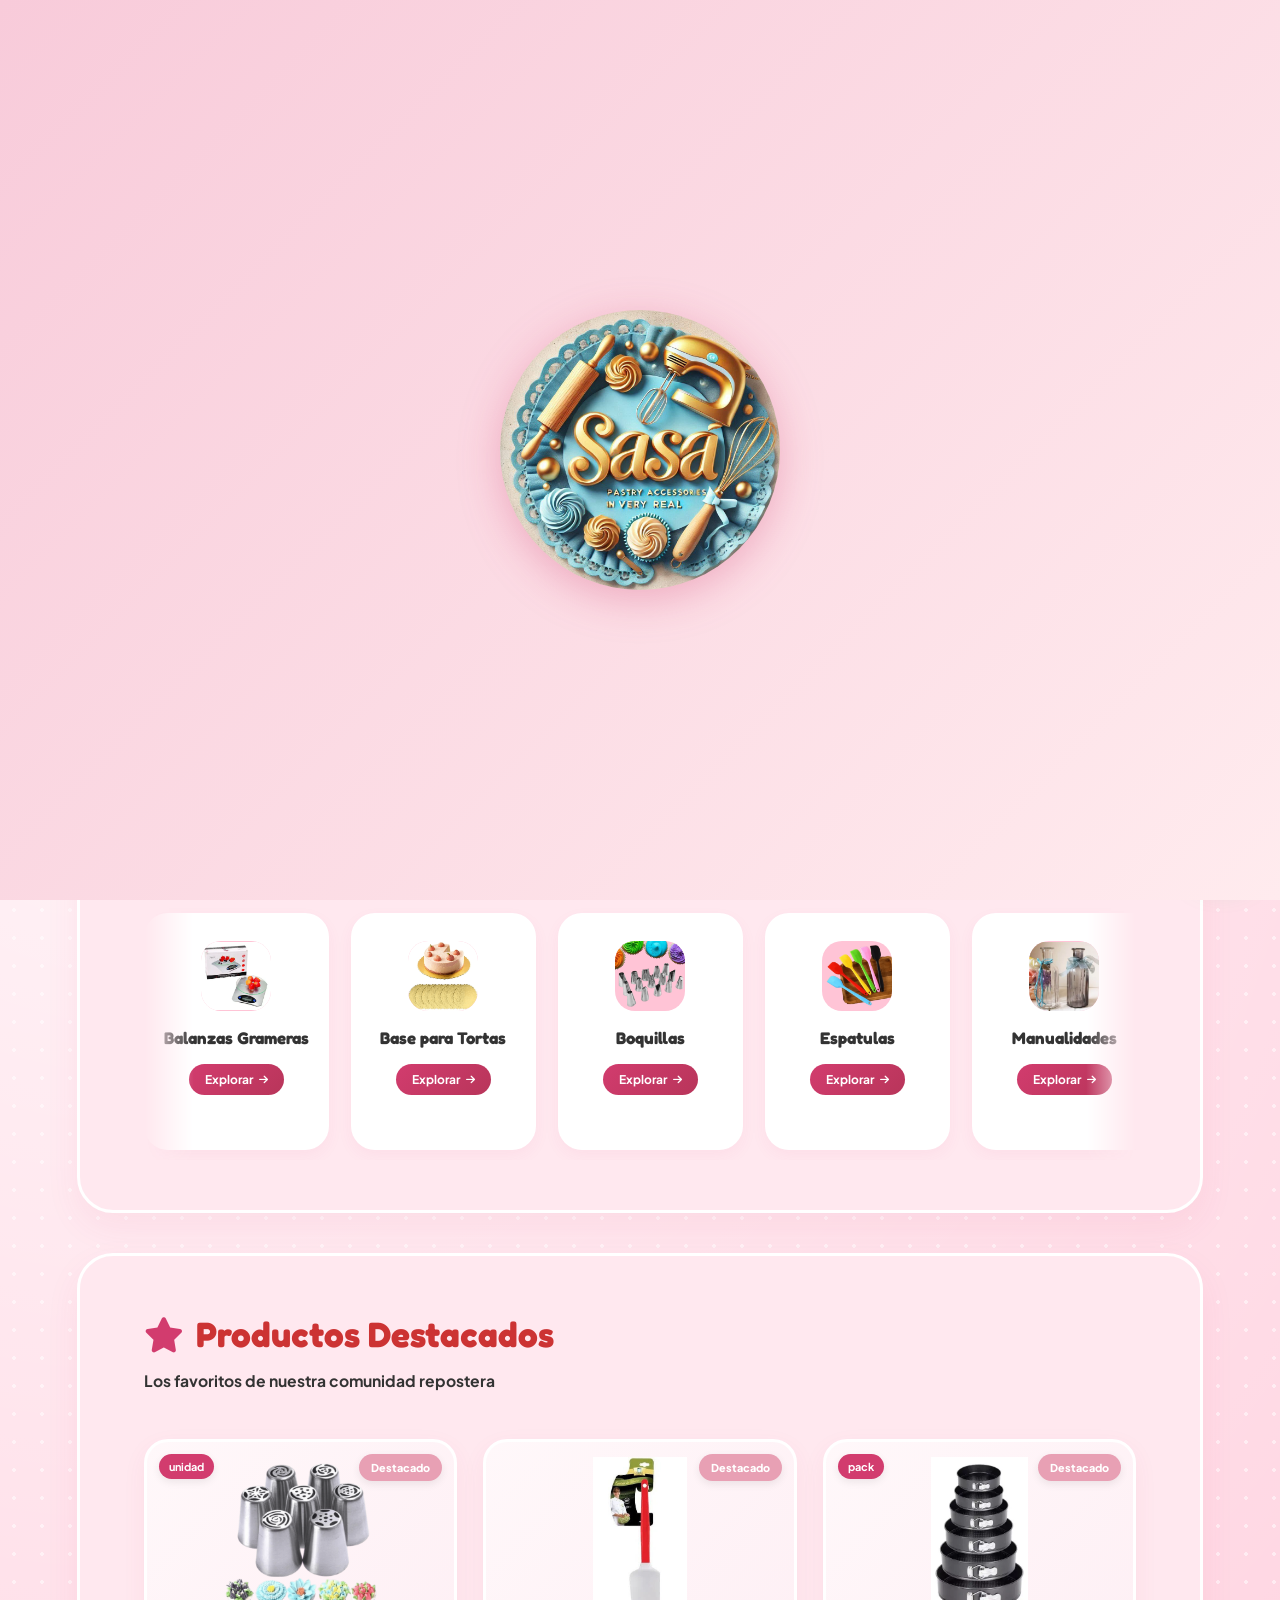
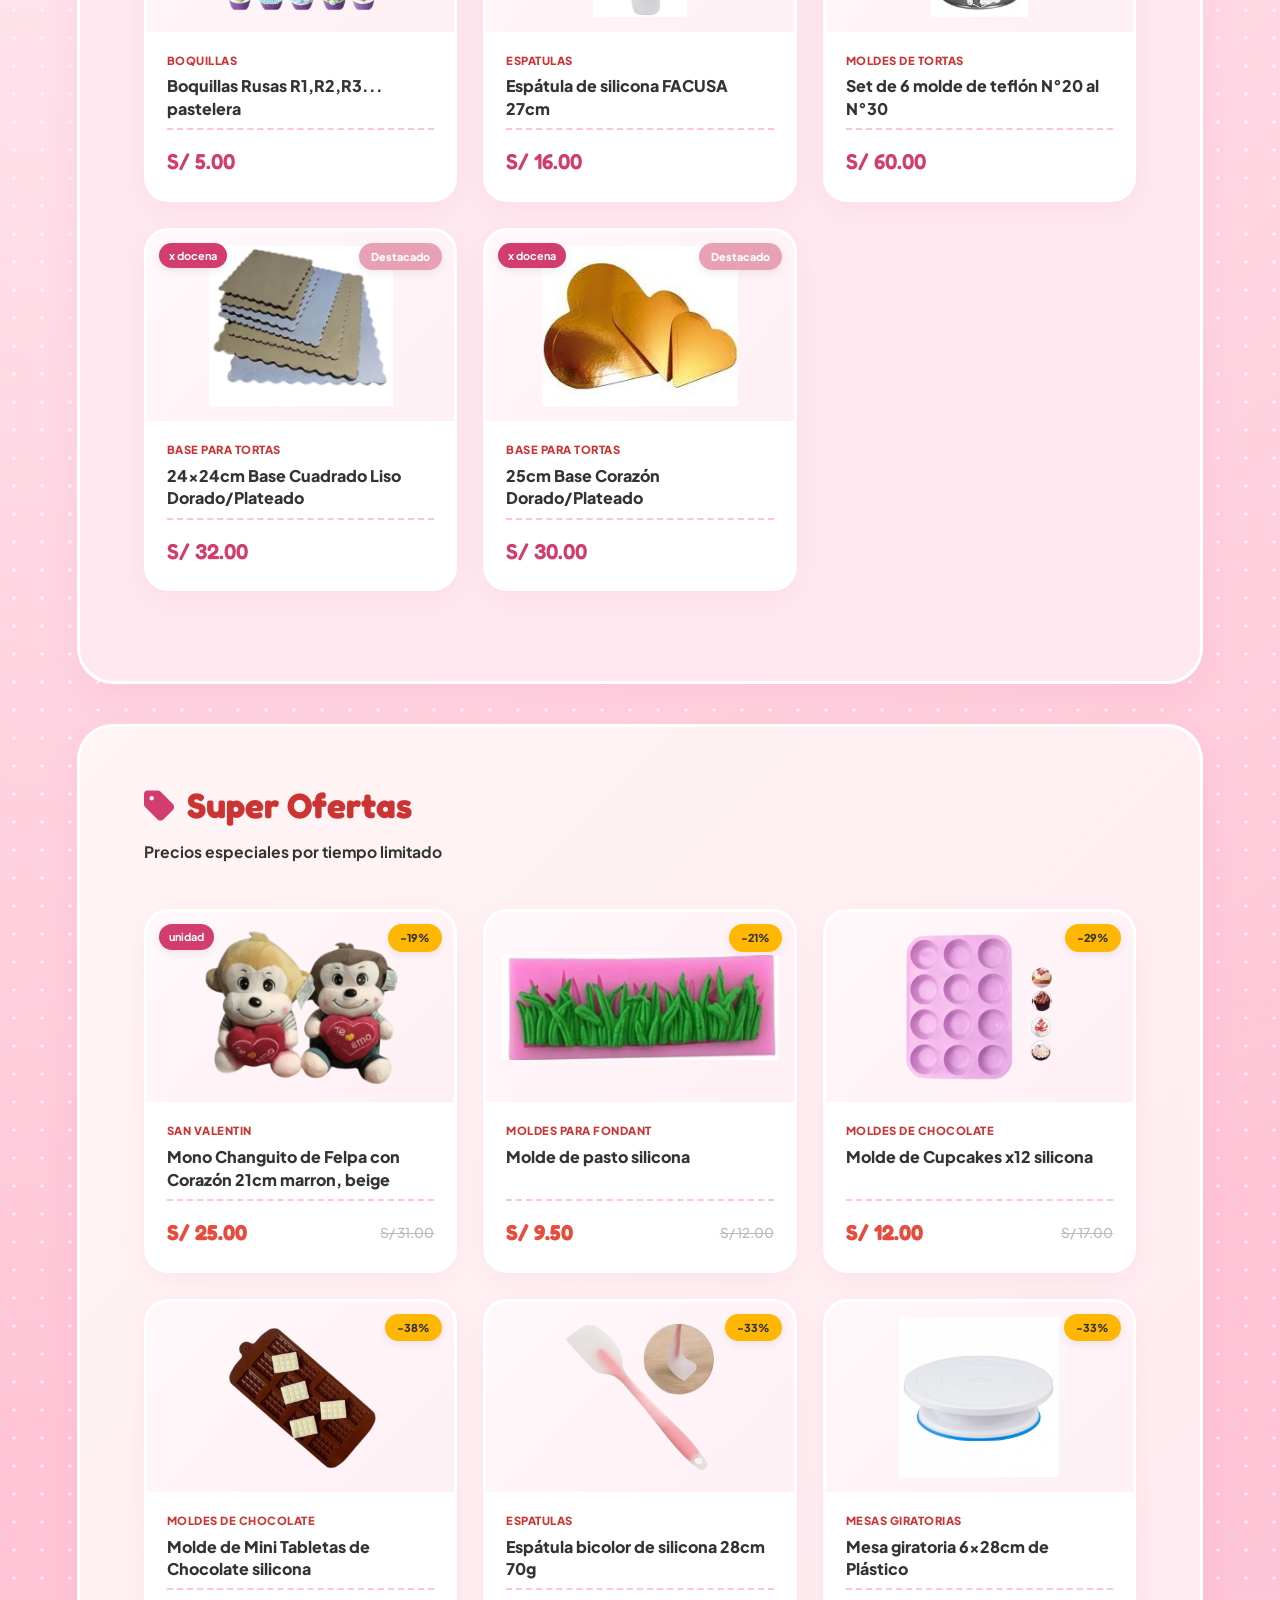
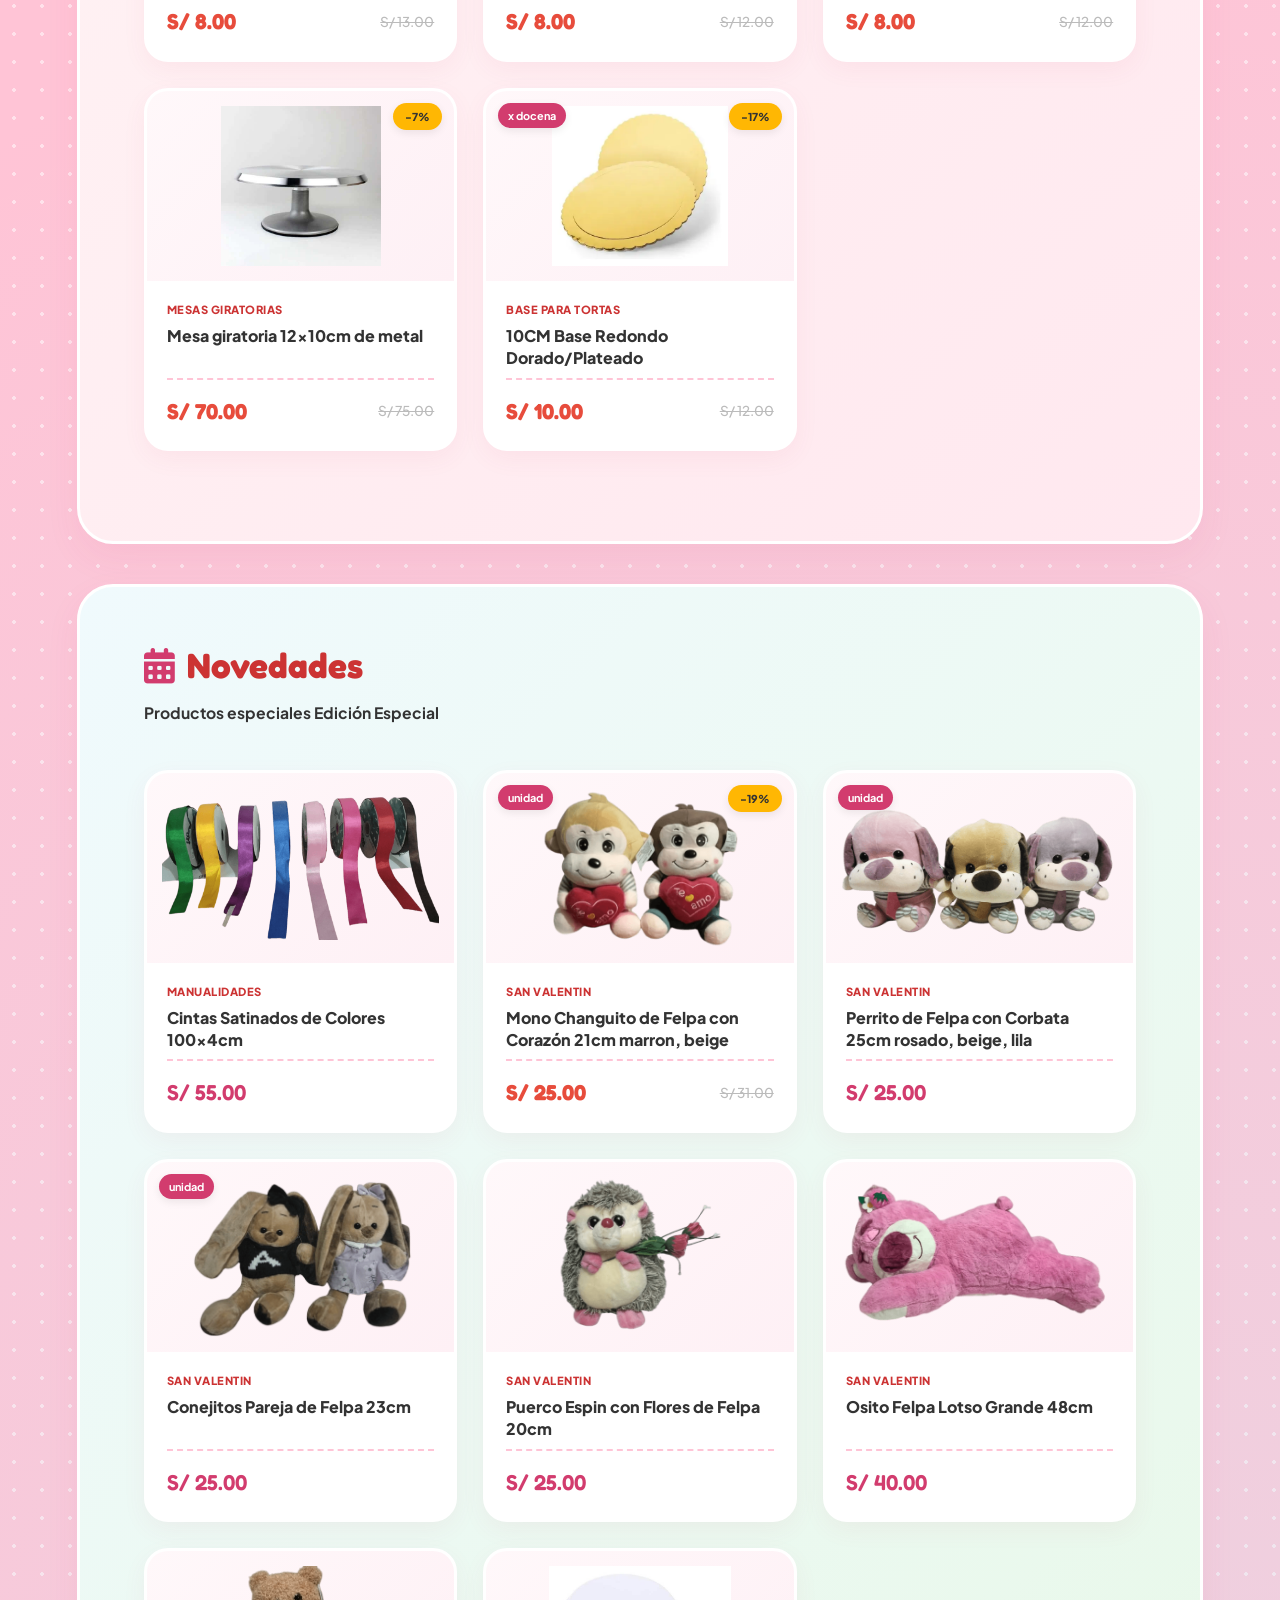
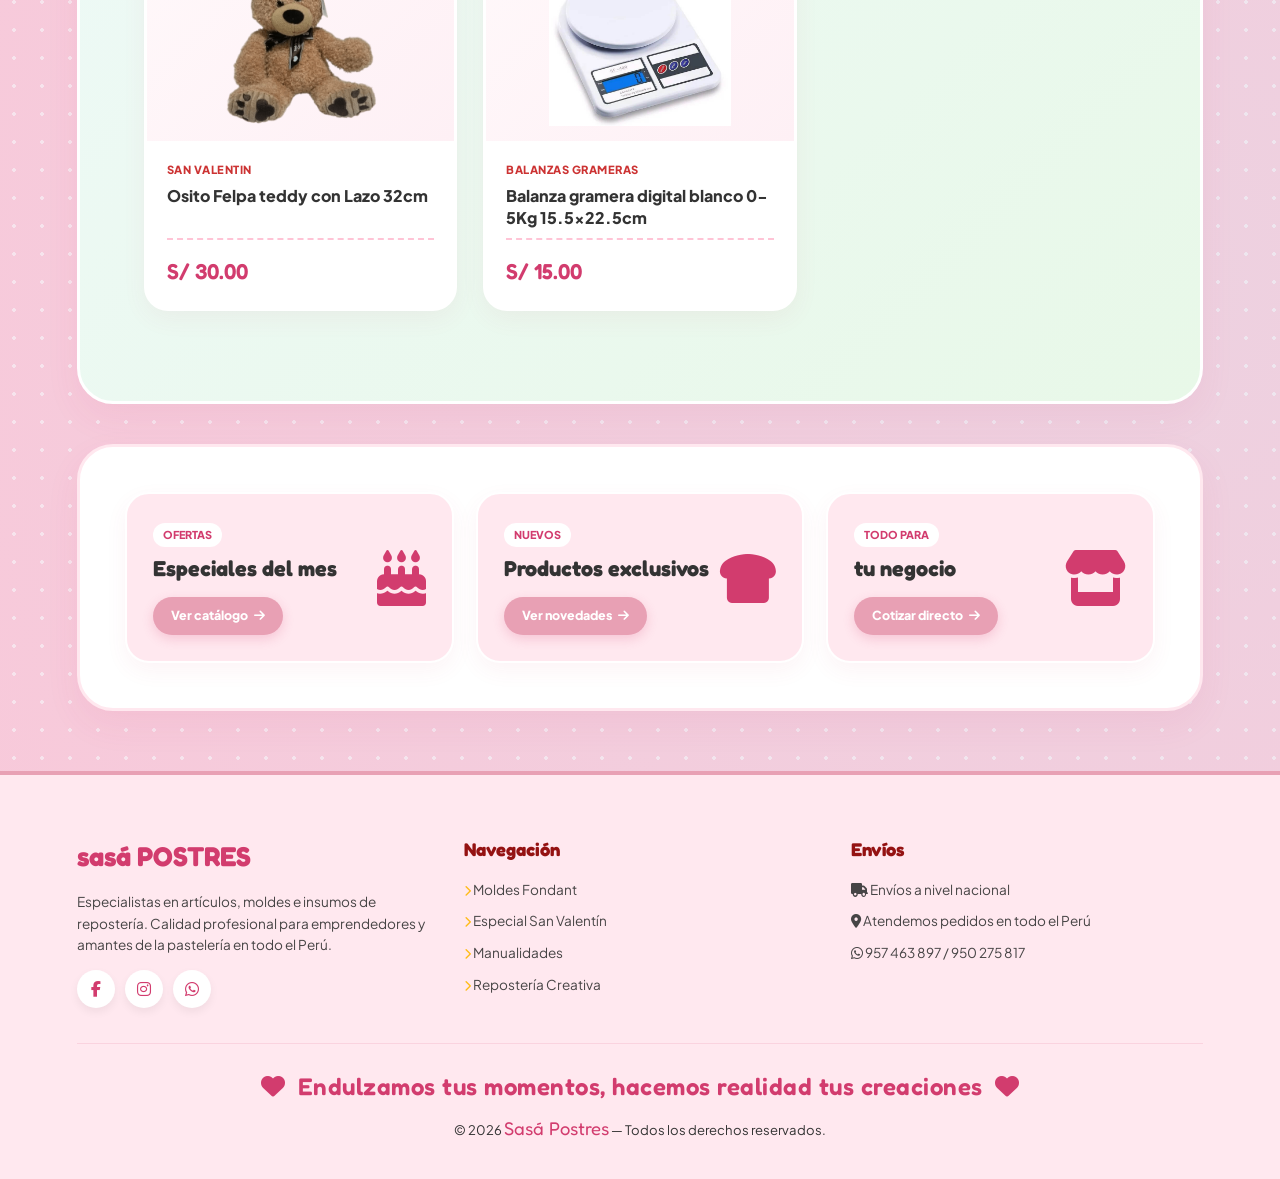
==== commit a55cad2f: "Add files via upload" ====
--- a/index.html
+++ b/index.html
@@ -33,23 +33,19 @@
   
   <link rel="icon" type="image/png" href="image/logo_sasa/fondo-sasa.png">
 
-  <!-- Fuentes Premium -->
   <link rel="preconnect" href="https://fonts.googleapis.com">
   <link rel="preconnect" href="https://fonts.gstatic.com" crossorigin>
   <link href="https://fonts.googleapis.com/css2?family=Fredoka:wght@500;600;700&family=Plus+Jakarta+Sans:wght@400;500;600;700;800&display=swap" rel="stylesheet">
   
-  <!-- Estilos -->
   <link rel="stylesheet" href="styles.css">
   <link rel="stylesheet" href="https://cdnjs.cloudflare.com/ajax/libs/font-awesome/6.5.0/css/all.min.css">
 </head>
 <body>
 
-<!-- PANTALLA DE CARGA -->
 <div class="pantalla-carga" id="pantallaCarga">
   <img src="image/logo_sasa/logo_completo.jpg" alt="Logo SASA Postres" class="logo-carga">
 </div>
 
-<!-- TOPBAR -->
 <div class="topbar">
   <div style="display: flex; align-items: center; gap: 10px; flex-wrap: wrap;">
     <span class="topbar-badge"><i class="fas fa-truck"></i> ENVÍOS DÍA A DÍA</span>
@@ -63,7 +59,6 @@
   </div>
 </div>
 
-<!-- HEADER STICKY -->
 <div class="header-wrapper">
 <header>
   <a href="index.html" class="brand-logo">
@@ -90,7 +85,6 @@
 </header>
 </div>
 
-<!-- SIDEBAR CATEGORÍAS -->
 <div id="sidebar-categorias" class="sidebar-categorias oculto">
   <button class="cerrar-sidebar" onclick="cerrarMenuCategorias()">&times;</button>
   <div class="contenido-sidebar">
@@ -103,14 +97,13 @@
       <div class="lista-secciones">
         <div class="seccion-item" data-seccion="destacados"><i class="fas fa-certificate"></i> Productos Destacados</div>
         <div class="seccion-item" data-seccion="ofertas"><i class="fas fa-tag"></i> Super Ofertas</div>
-        <div class="seccion-item" data-seccion="especiales"><i class="fas fa-calendar-alt"></i> Feliz Navidad</div>
+        <div class="seccion-item" data-seccion="especiales"><i class="fas fa-calendar-alt"></i> Novedades</div>
       </div>
     </div>
   </div>
 </div>
 <div id="overlay-sidebar" class="overlay-sidebar oculto" onclick="cerrarMenuCategorias()"></div>
 
-<!-- HERO -->
 <section class="hero-container">
   <div class="hero-card">
     <div class="hero-content">
@@ -130,7 +123,6 @@
   </div>
 </section>
 
-<!-- TRUST BAR -->
 <section class="trust-section">
   <div class="trust-grid">
     <div class="trust-card">
@@ -152,7 +144,6 @@
   </div>
 </section>
 
-<!-- CATEGORÍAS - CARRUSEL INFINITO -->
 <section class="section-container" id="categorias">
   <h2 class="section-title"><i class="fas fa-mortar-pestle"></i> Categorías Principales</h2>
   <p class="section-subtitle">Explora y Descubre la dulzura en cada categoría</p>
@@ -162,7 +153,6 @@
   </div>
 </section>
 
-<!-- PRODUCTOS DESTACADOS -->
 <section class="section-container" id="destacados">
   <h2 class="section-title"><i class="fas fa-star"></i> Productos Destacados</h2>
   <p class="section-subtitle">Los favoritos de nuestra comunidad repostera</p>
@@ -172,7 +162,6 @@
   </div>
 </section>
 
-<!-- SUPER OFERTAS -->
 <section class="section-container" id="ofertas" style="background: linear-gradient(135deg, #fff5f5 0%, #ffe8ef 100%);">
   <h2 class="section-title"><i class="fas fa-tag"></i> Super Ofertas</h2>
   <p class="section-subtitle">Precios especiales por tiempo limitado</p>
@@ -182,17 +171,15 @@
   </div>
 </section>
 
-<!-- FELIZ NAVIDAD / ESPECIALES -->
 <section class="section-container" id="especiales" style="background: linear-gradient(135deg, #f0fafd 0%, #e8f8e8 100%);">
-  <h2 class="section-title"><i class="fas fa-calendar-alt"></i> Feliz Navidad</h2>
-  <p class="section-subtitle">Productos especiales para estas fechas</p>
+  <h2 class="section-title"><i class="fas fa-calendar-alt"></i> Novedades</h2>
+  <p class="section-subtitle">Productos especiales Edición Especial </p>
   <div class="products-grid" id="contenedor-especiales"></div>
   <div class="contenedor-boton-vermas" style="text-align:center; margin-top:30px;">
     <a href="resultados-busqueda.html?especiales=true" class="btn-main" id="boton-ver-mas-especiales" style="display:none; background: #10b981;">Ver todos los especiales <i class="fas fa-arrow-right"></i></a>
   </div>
 </section>
 
-<!-- BANNERS PROMOCIONALES -->
 <section class="promo-container">
   <div class="promo-grid">
     <div class="promo-card" onclick="window.location.href='resultados-busqueda.html?ofertas=true'" style="cursor:pointer;">
@@ -257,15 +244,10 @@
   </div>
 </footer>
 
-<!-- WHATSAPP FLOTANTE -->
 <a href="https://wa.me/+51957463897" class="whatsapp-btn" target="_blank" title="Escribir por WhatsApp" aria-label="Pedidos por WhatsApp">
   <i class="fab fa-whatsapp"></i>
 </a>
 
-<!-- EFECTO NIEVE -->
-<div id="efecto-nieve" class="efecto-nieve"></div>
-
-<!-- DATOS ESTRUCTURADOS SEO -->
 <script type="application/ld+json">
 {
   "@context": "https://schema.org",
@@ -285,19 +267,11 @@
 }
 </script>
 
-<!-- SCRIPTS -->
 <script src="js/funciones.js"></script>
 <script src="js/componentes.js"></script>
 <script src="js/productos.js"></script>
 
 <script>
-  // ==========================================
-  // LÓGICA ESPECÍFICA DEL INDEX
-  // ==========================================
-  
-  /**
-   * Carrusel infinito de categorías
-   */
 
     function inicializarCarruselCategorias() {
     const track = document.getElementById('carousel-categorias-track');
@@ -345,9 +319,6 @@
     return productosGlobales.filter(p => p.categoria === categoria).length;
   }
 
-  /**
-   * Carga los productos destacados en la home
-   */
   function cargarProductosDestacados() {
     const destacados = productosGlobales
       .filter(p => p.destacado === true)
@@ -362,9 +333,6 @@
     }
   }
 
-  /**
-   * Carga las ofertas en la home
-   */
   function cargarProductosOfertas() {
     const ofertas = productosGlobales
       .filter(p => p.oferta === true)
@@ -379,9 +347,6 @@
     }
   }
 
-  /**
-   * Carga los productos especiales en la home
-   */
   function cargarProductosEspeciales() {
     const especiales = productosGlobales
       .filter(p => p.especial === true)
@@ -396,9 +361,6 @@
     }
   }
 
-  // ==========================================
-  // INICIALIZACIÓN
-  // ==========================================
   document.addEventListener('DOMContentLoaded', async function () {
     await inicializarSitio();
     configurarBusqueda('input-buscar', 'resultados-busqueda', 'btn-buscar');
--- a/styles.css
+++ b/styles.css
@@ -1636,42 +1636,6 @@
   }
 }
 
-.efecto-nieve {
-  position: fixed;
-  top: 0;
-  left: 0;
-  width: 100%;
-  height: 100%;
-  pointer-events: none;
-  z-index: 9998;
-  overflow: hidden;
-}
-
-.copo-nieve {
-  position: absolute;
-  top: -50px;
-  color: white;
-  font-size: 20px;
-  text-shadow: 0 0 5px rgba(255, 255, 255, 0.5);
-  animation: caerNieve linear infinite;
-  user-select: none;
-  pointer-events: none;
-  opacity: 0.7;
-}
-
-@keyframes caerNieve {
-  0% { transform: translateY(-50px) translateX(0) rotate(0deg); opacity: 0; }
-  10% { opacity: 0.7; }
-  90% { opacity: 0.7; }
-  100% { transform: translateY(100vh) translateX(20px) rotate(360deg); opacity: 0; }
-}
-
-@media (max-width: 768px) {
-  .copo-nieve {
-    font-size: 16px;
-  }
-}
-
 .boton-subir {
   position: fixed;
   bottom: 100px;
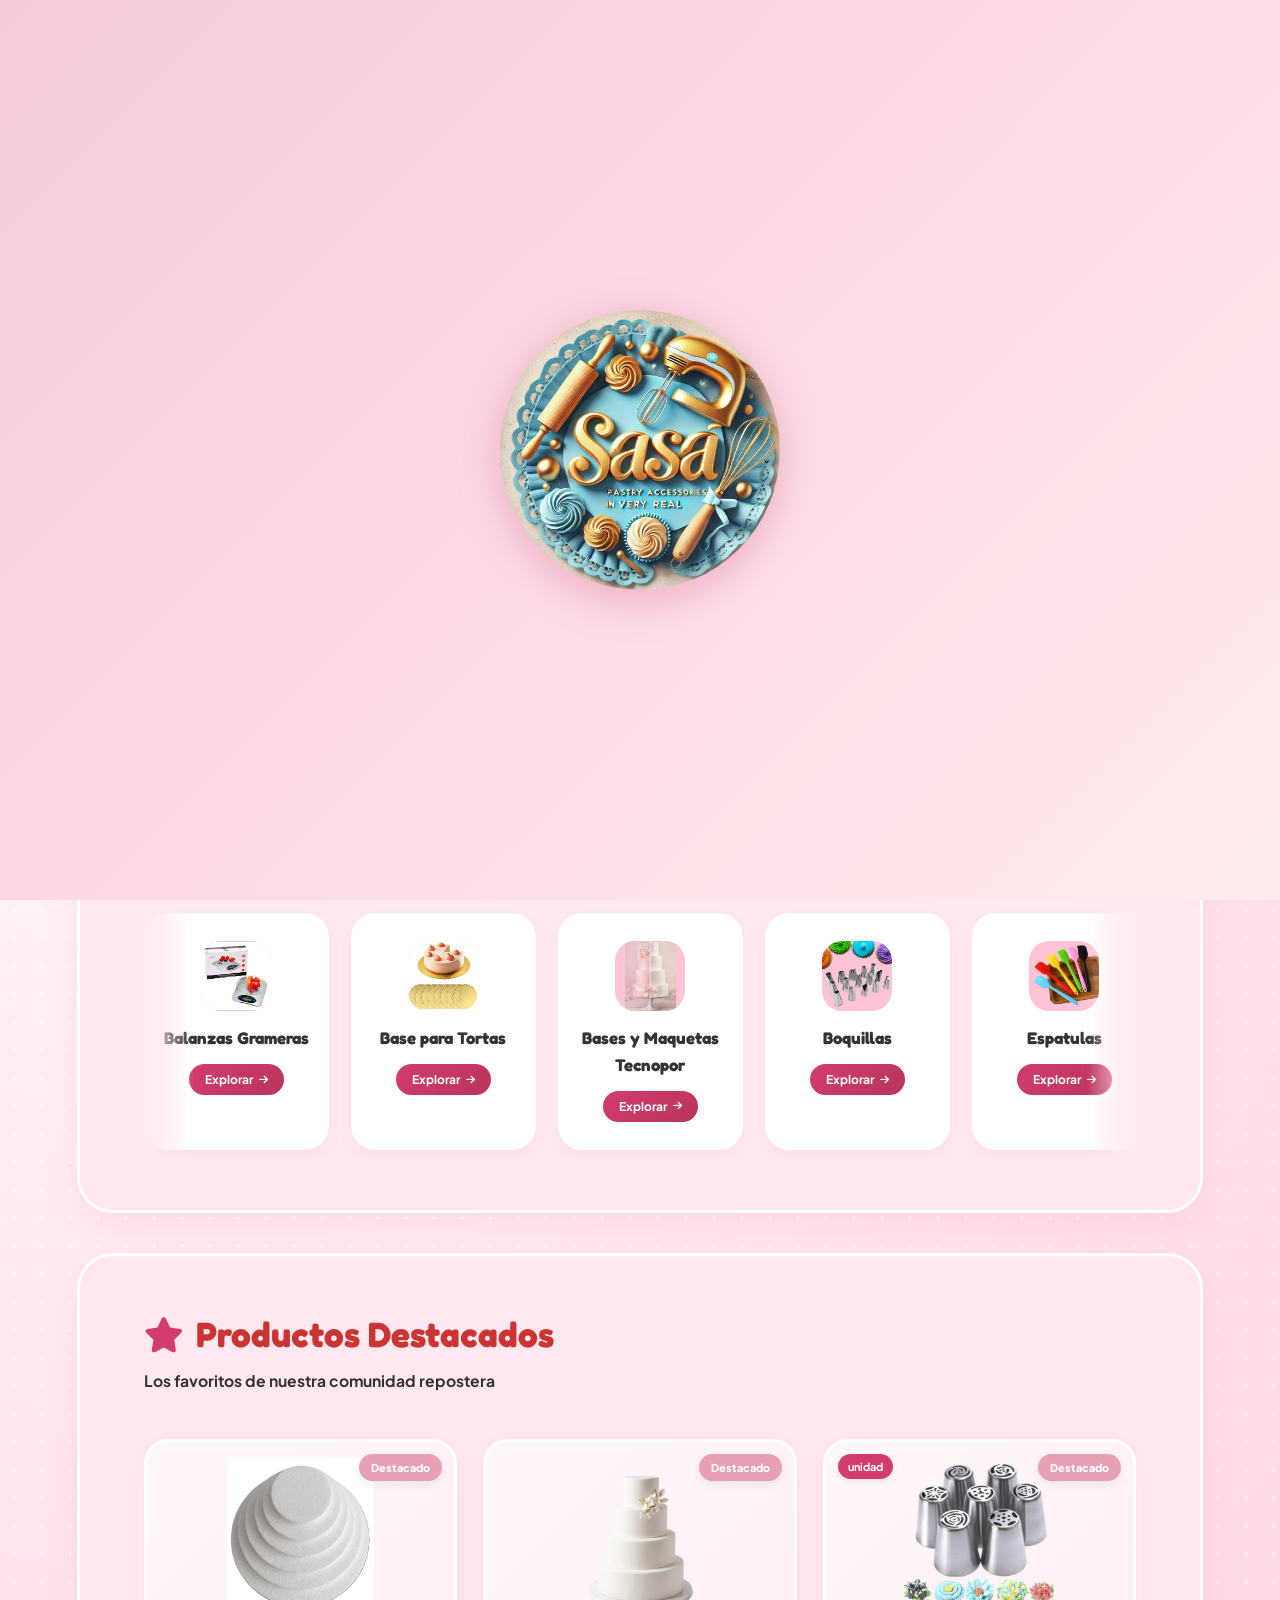
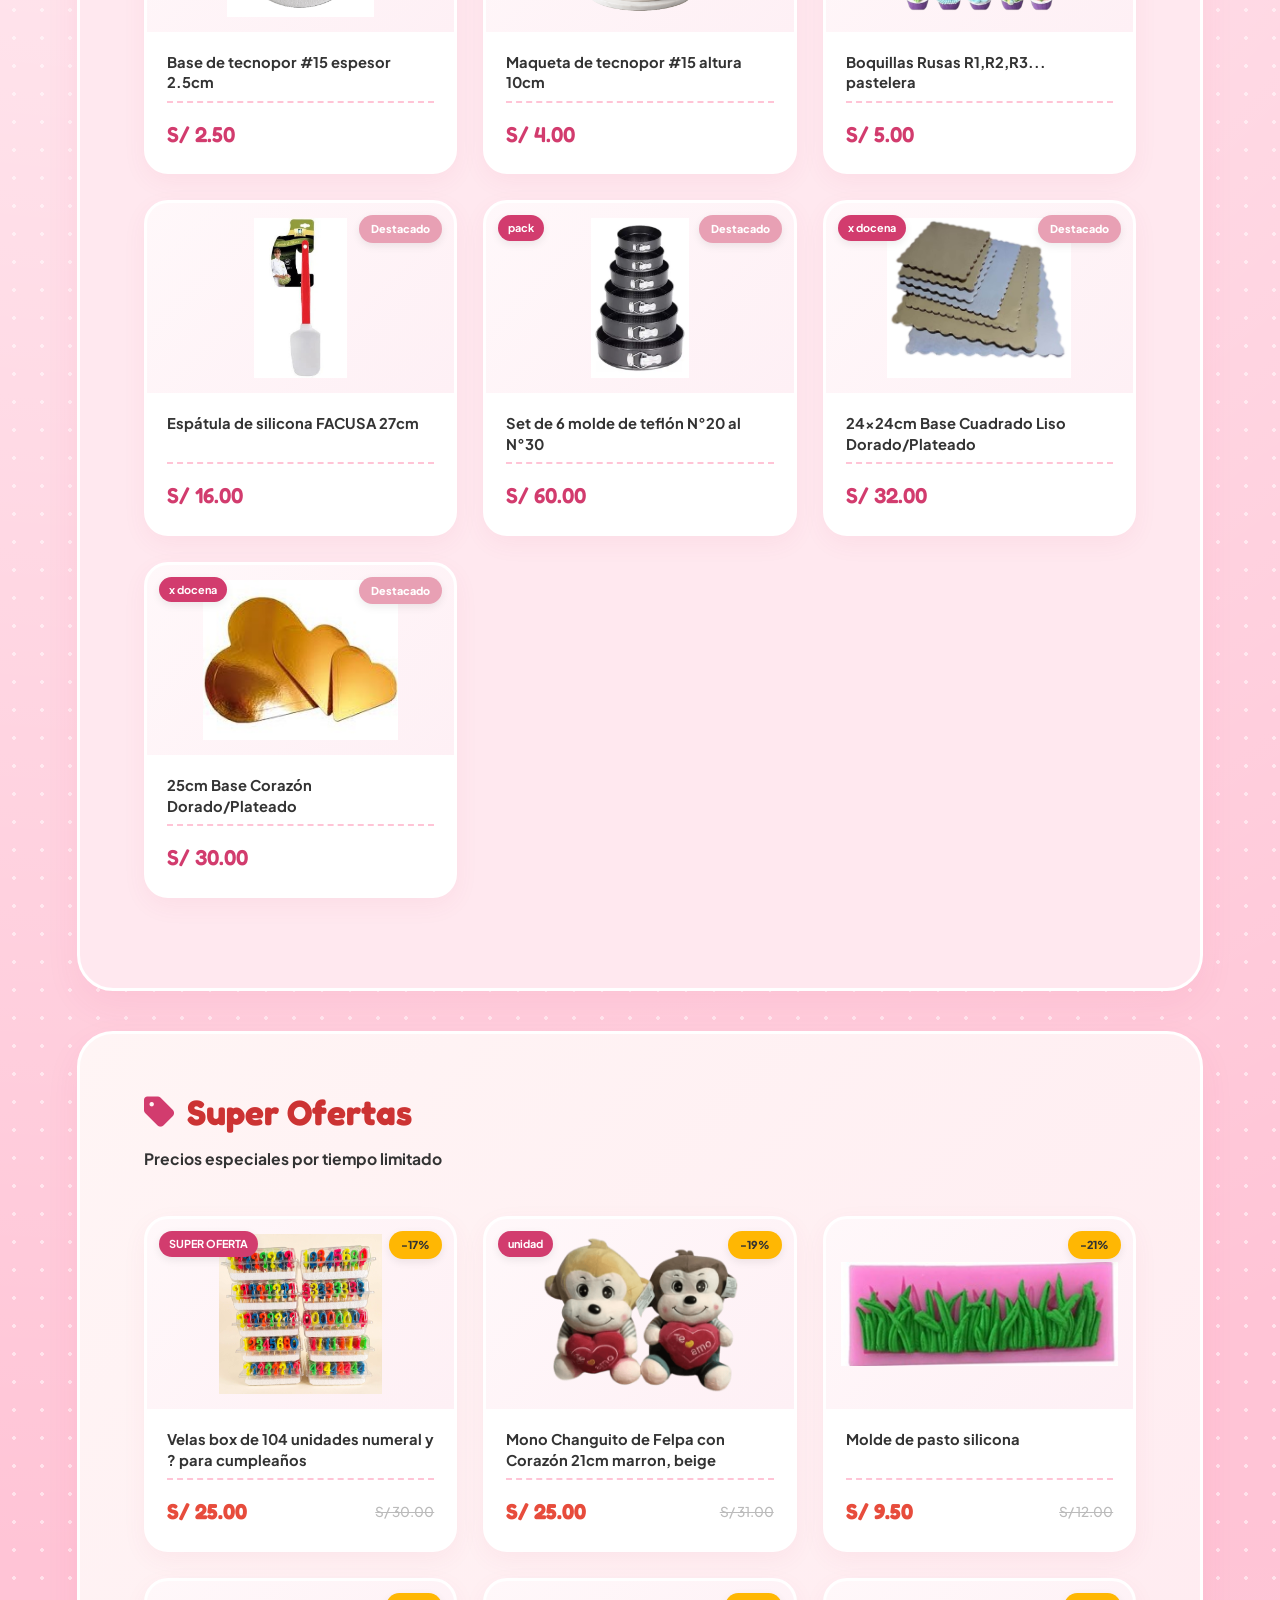
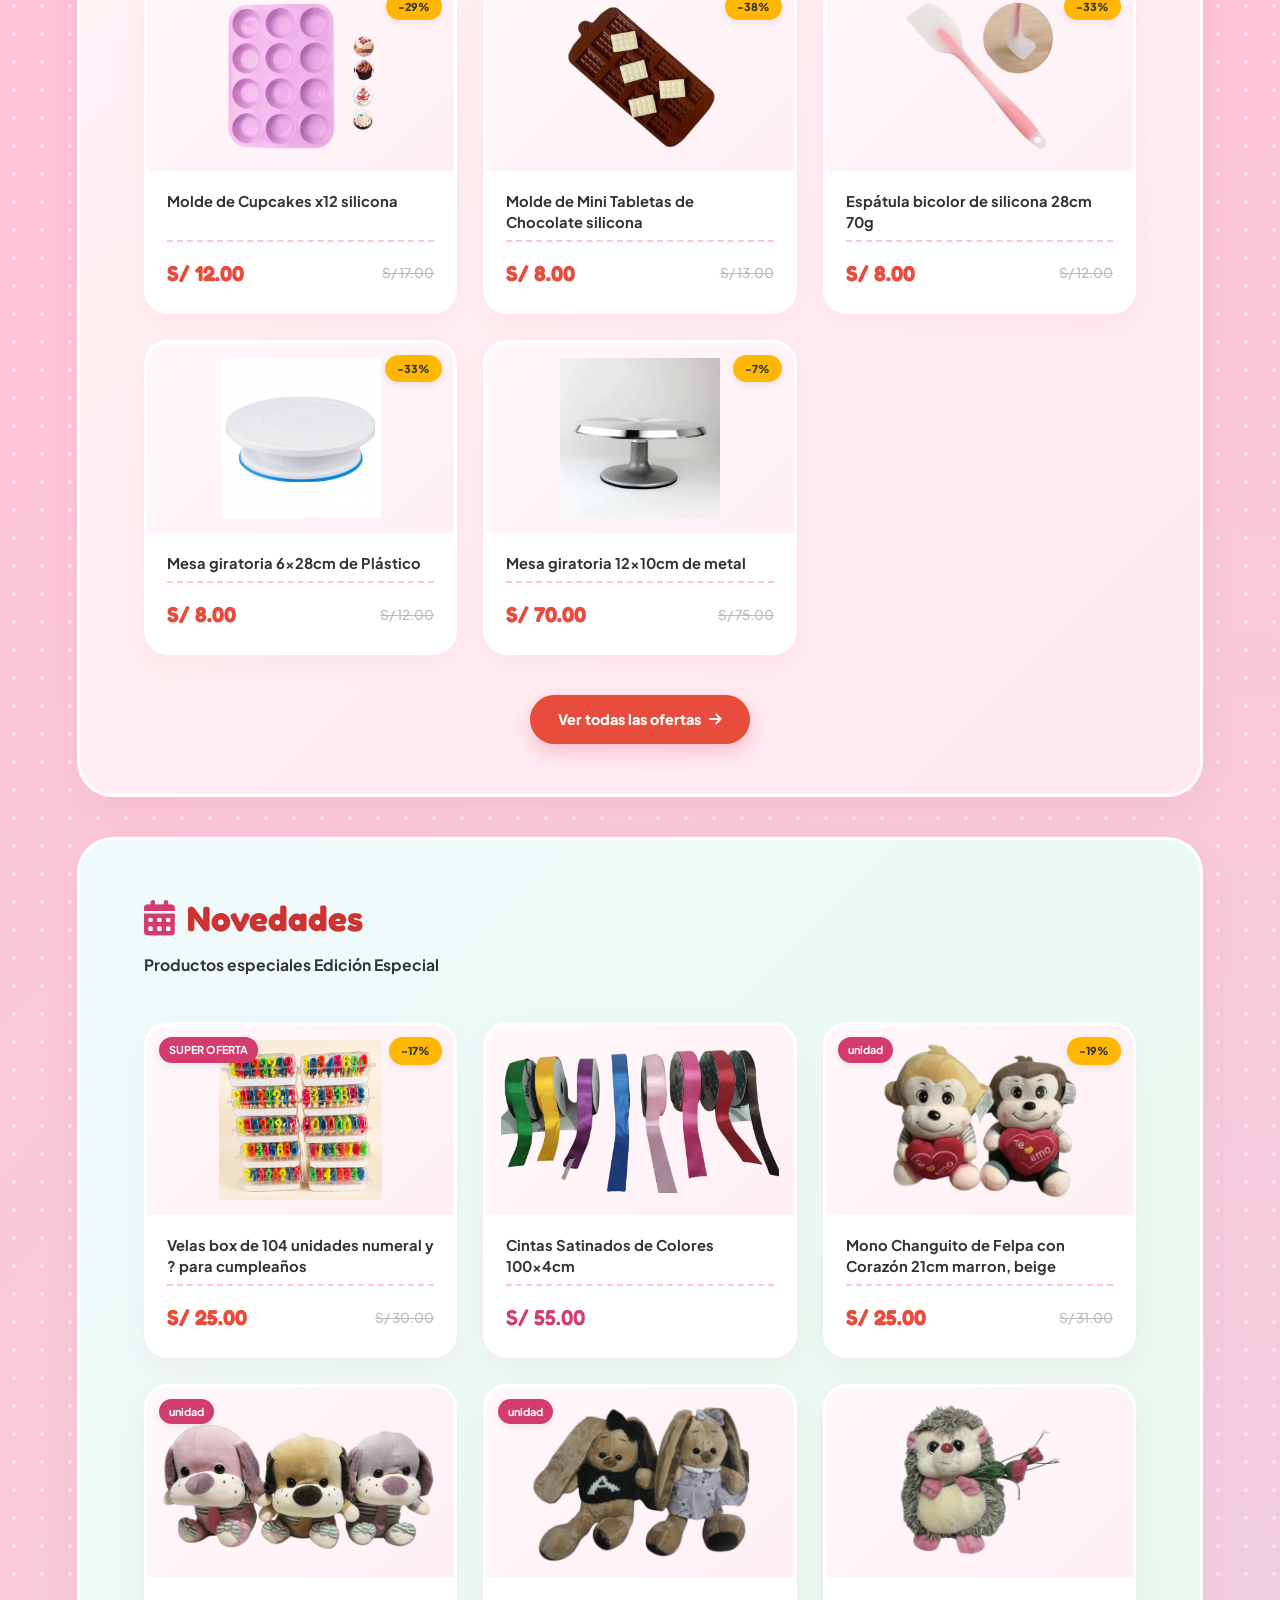
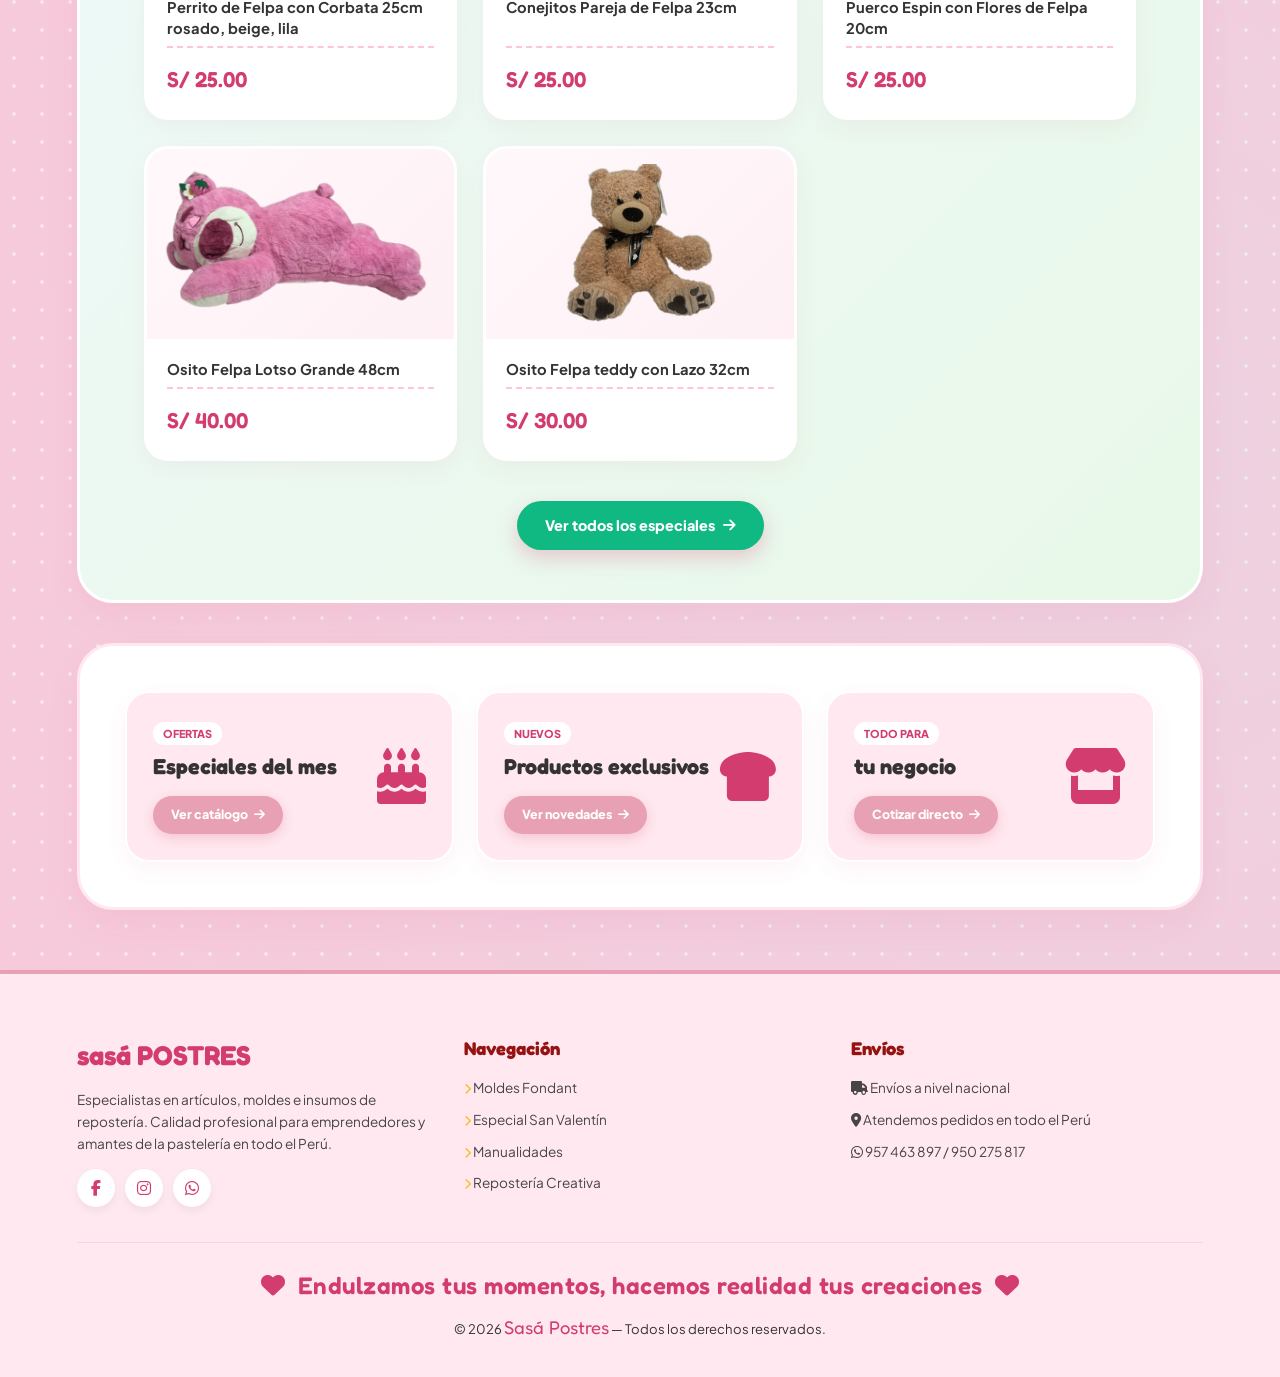
==== commit 3bd1e638: "index.html" ====
--- a/index.html
+++ b/index.html
@@ -54,7 +54,7 @@
   <div class="topbar-socials">
     <a href="https://www.facebook.com/p/Sas%C3%A1-Postres-100063645605016/" target="_blank" aria-label="Facebook"><i class="fab fa-facebook-f"></i></a>
     <a href="https://www.instagram.com/sasapostre/" target="_blank" aria-label="Instagram"><i class="fab fa-instagram"></i></a>
-    <a href="https://wa.me/51957463897" target="_blank" aria-label="WhatsApp"><i class="fab fa-whatsapp"></i></a>
+    <a href="https://wa.me/51950275817" target="_blank" aria-label="WhatsApp"><i class="fab fa-whatsapp"></i></a>
     <a href="https://www.tiktok.com/@sasapostres" target="_blank" aria-label="TikTok"><i class="fab fa-tiktok"></i></a>
   </div>
 </div>
@@ -80,7 +80,7 @@
     <a href="index.html" class="nav-link active"><i class="fas fa-home"></i> Inicio</a>
     <button class="nav-link" onclick="toggleMenuCategorias()"><i class="fas fa-layer-group"></i> Categorías</button>
     <a href="todos-productos.html" class="nav-link"><i class="fas fa-box-open"></i> Productos</a>
-    <a href="https://wa.me/+51957463897" target="_blank" class="btn-order"><i class="fab fa-whatsapp"></i> Pedir Ya</a>
+    <a href="https://wa.me/51950275817" target="_blank" class="btn-order"><i class="fab fa-whatsapp"></i> Pedir Ya</a>
   </nav>
 </header>
 </div>
@@ -112,7 +112,7 @@
       <p class="hero-description">Artículos de repostería y mucho más. Insumos de alta calidad, moldes de silicona flexible y accesorios profesionales para llevar tus creaciones al siguiente nivel.</p>
       <div class="hero-buttons">
         <a href="todos-productos.html" class="btn-main"><i class="fas fa-arrow-right"></i> Ver Catálogo</a>
-        <a href="https://wa.me/+51957463897" target="_blank" class="btn-main" style="background: #25D366;"><i class="fab fa-whatsapp"></i> Pedir Ahora</a>
+        <a href="https://wa.me/51950275817" target="_blank" class="btn-main" style="background: #25D366;"><i class="fab fa-whatsapp"></i> Pedir Ahora</a>
       </div>
     </div>
     <div class="hero-graphic-box">
@@ -198,7 +198,7 @@
       </div>
       <i class="fas fa-bread-slice" style="font-size:3.5rem;color:var(--sasa-rosado);"></i>
     </div>
-    <div class="promo-card" onclick="window.open('https://wa.me/+51957463897', '_blank')" style="cursor:pointer;">
+    <div class="promo-card" onclick="window.open('https://wa.me/+51950275817', '_blank')" style="cursor:pointer;">
       <div>
         <span style="font-size:0.68rem; font-weight:800; color:var(--sasa-rosado); text-transform:uppercase; margin-bottom:4px; display:inline-block; background:white; padding:3px 10px; border-radius:var(--radius-pill);">Todo para</span>
         <h4 class="promo-title">tu negocio</h4>
@@ -217,7 +217,7 @@
       <div class="footer-socials">
         <a href="https://www.facebook.com/p/Sas%C3%A1-Postres-100063645605016/" target="_blank" aria-label="Facebook"><i class="fab fa-facebook-f"></i></a>
         <a href="https://www.instagram.com/sasapostre/" target="_blank" aria-label="Instagram"><i class="fab fa-instagram"></i></a>
-        <a href="https://wa.me/+51957463897" target="_blank" aria-label="WhatsApp"><i class="fab fa-whatsapp"></i></a>
+        <a href="https://wa.me/51950275817" target="_blank" aria-label="WhatsApp"><i class="fab fa-whatsapp"></i></a>
       </div>
     </div>
     <div class="footer-col">
@@ -234,7 +234,7 @@
       <ul>
         <li><i class="fas fa-truck"></i> Envíos a nivel nacional</li>
         <li><i class="fas fa-map-marker-alt"></i> Atendemos pedidos en todo el Perú</li>
-        <li><i class="fab fa-whatsapp"></i> <a href="https://wa.me/+51957463897">957 463 897</a> / <a href="https://wa.me/+51950275817">950 275 817</a></li>
+        <li><i class="fab fa-whatsapp"></i> <a href="https://wa.me/51957463897">957 463 897</a> / <a href="https://wa.me/51950275817">950 275 817</a></li>
       </ul>
     </div>
   </div>
@@ -244,7 +244,7 @@
   </div>
 </footer>
 
-<a href="https://wa.me/+51957463897" class="whatsapp-btn" target="_blank" title="Escribir por WhatsApp" aria-label="Pedidos por WhatsApp">
+<a href="https://wa.me/51950275817" class="whatsapp-btn" target="_blank" title="Escribir por WhatsApp" aria-label="Pedidos por WhatsApp">
   <i class="fab fa-whatsapp"></i>
 </a>
 
@@ -256,7 +256,7 @@
   "alternateName": ["SASA POSTRES", "Sasá Postres", "Sasapostres"],
   "description": "Tienda online de productos para repostería en Perú",
   "url": "https://sasapostres.github.io/sasapostres/",
-  "telephone": "+51957463897",
+  "telephone": "+51950275817",
   "openingHours": "Mo-Su 08:00-21:00",
   "image": "https://sasapostres.github.io/sasapostres/image/logo_sasa/logo_completo.jpg",
   "sameAs": [
@@ -290,7 +290,9 @@
         'Moldes de chocolate': 'image/categorias/molde_chocolate/molde_chocolate.jpg',
         'Moldes para fondant': 'image/categorias/molde_fondant/molde_fondant.jpg',
         'San valentin': 'image/categorias/san_valentin/san_valentin.jpg',
-        'Manualidades': 'image/categorias/manualidades/manualidades.jpg'
+        'Manualidades': 'image/categorias/manualidades/manualidades.jpg',
+        'Bases y Maquetas Tecnopor': 'image/categorias/bases_tecnopor/bases_tecnopor_categoria.png',
+        'Máquinas y Accesorios': 'image/categorias/maquina_accesorio/maquina_accesorio.png'
     };
 
     const tarjetasHTML = categorias.map(cat => {
@@ -372,4 +374,4 @@
 </script>
 
 </body>
-</html>+</html>
--- a/styles.css
+++ b/styles.css
@@ -1100,6 +1100,7 @@
   grid-template-columns: repeat(auto-fill, minmax(250px, 1fr));
   gap: 26px;
   padding: 10px 0;
+  align-items: stretch;
 }
 
 .tarjeta-producto,
@@ -1161,16 +1162,14 @@
 
 .nombre-producto,
 .info-resultado h3 {
-  font-size: 1rem;
-  font-weight: 800;
+  font-size: 0.92rem;
+  font-weight: 700;
   color: var(--text-main);
   margin: 0 0 8px 0;
   line-height: 1.4;
-  display: -webkit-box;
-  -webkit-line-clamp: 2;
-  -webkit-box-orient: vertical;
-  overflow: hidden;
-  text-overflow: ellipsis;
+  display: block;
+  overflow: visible;
+  word-wrap: break-word;
 }
 
 .product-footer {
@@ -1262,6 +1261,7 @@
   .contenedor-productos {
     grid-template-columns: repeat(auto-fill, minmax(200px, 1fr));
     gap: 18px;
+    align-items: stretch;
   }
   .tarjeta-producto img {
     height: 160px;
@@ -1284,6 +1284,7 @@
   .contenedor-productos {
     grid-template-columns: repeat(2, 1fr);
     gap: 10px;
+    align-items: stretch;
   }
   .tarjeta-producto img {
     height: 130px;
@@ -2008,4 +2009,4 @@
 
 body.todos-productos {
   background-color: var(--sasa-pink-bg);
-}+}
